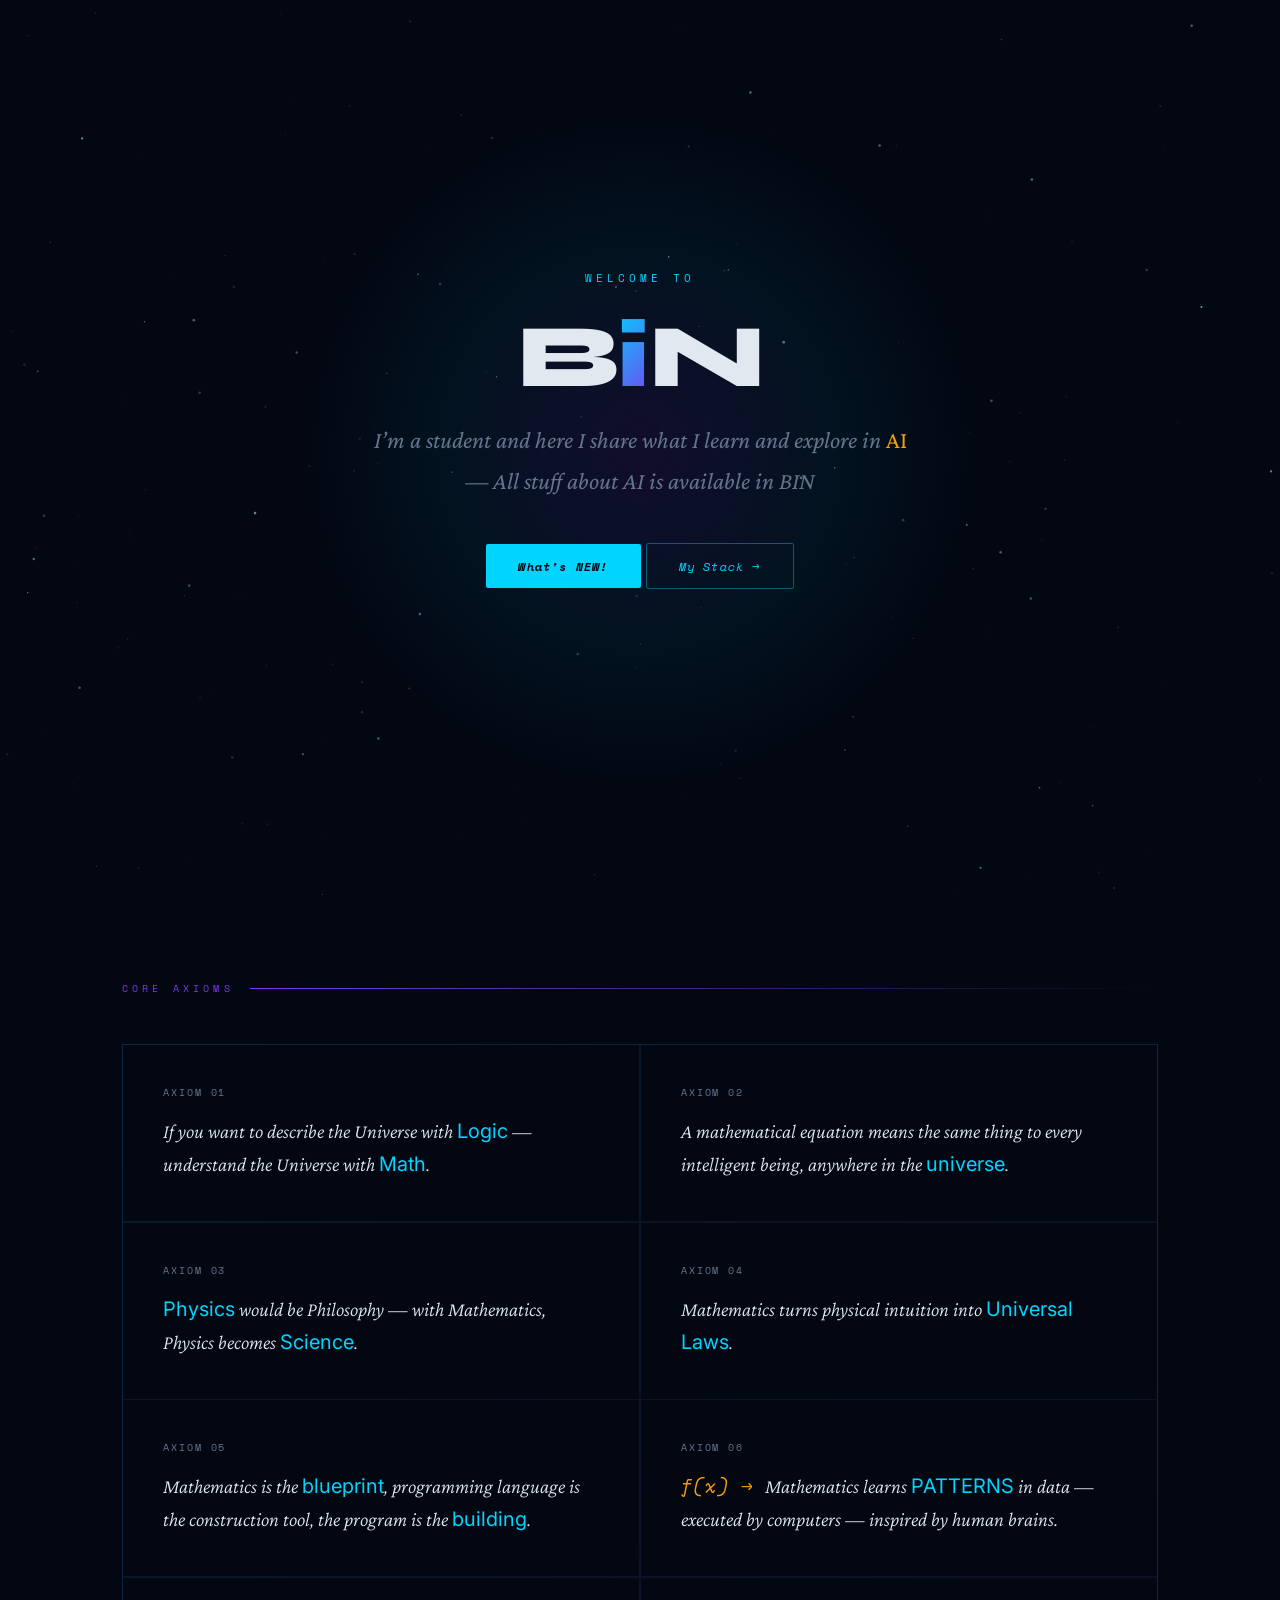
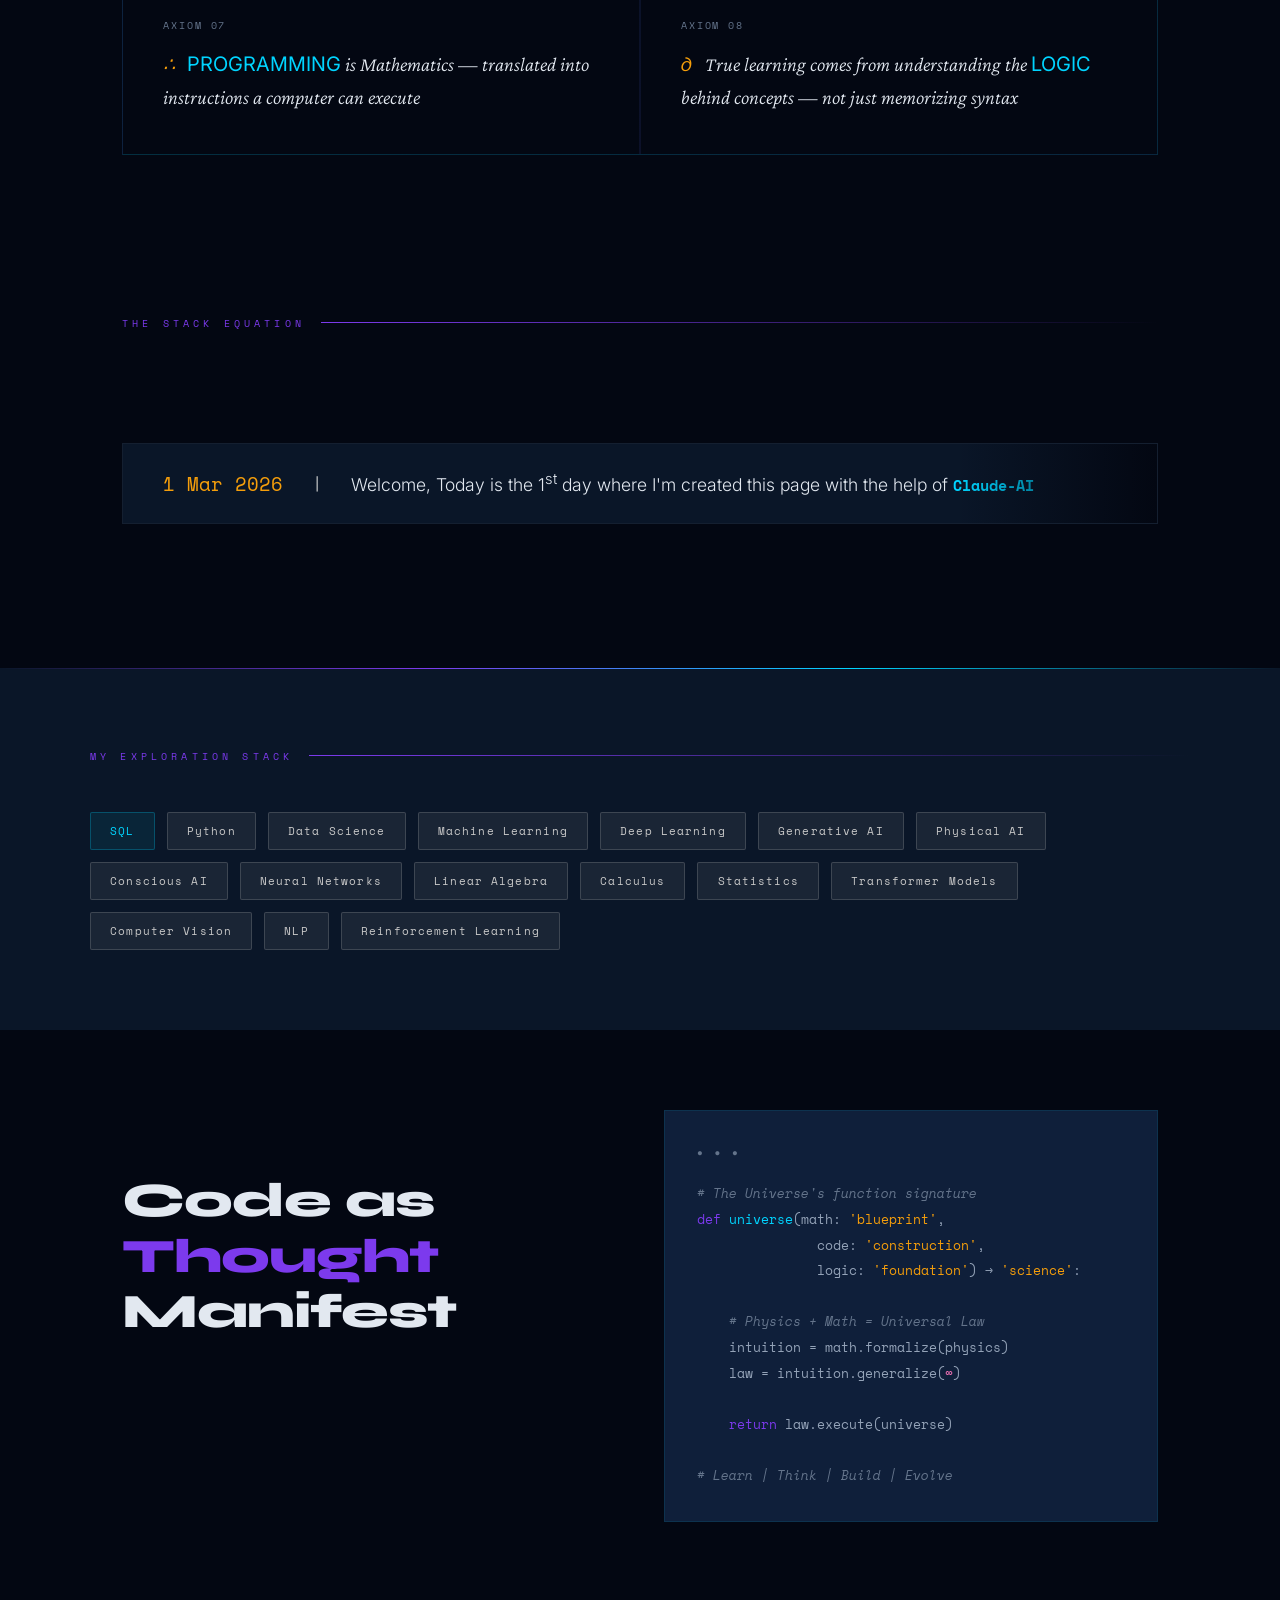
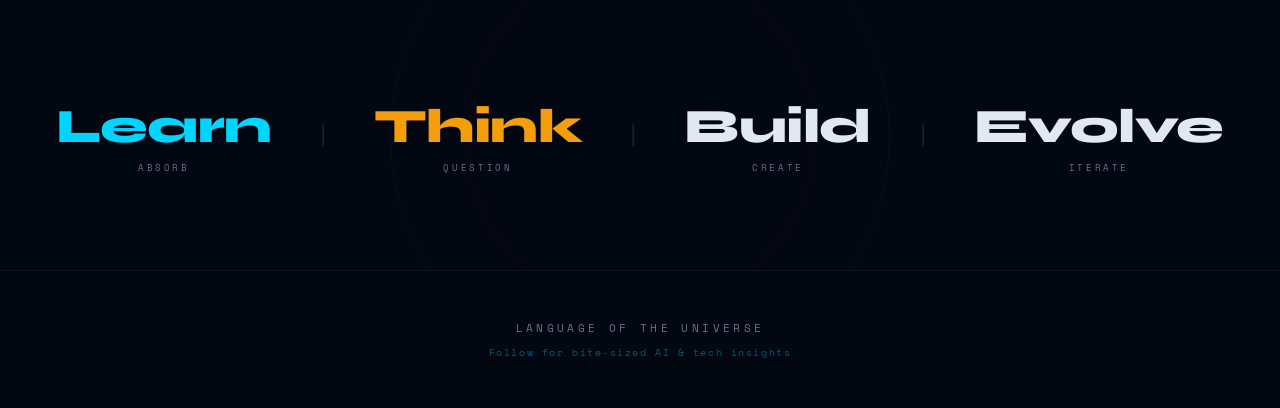
==== index.html @ b97e49e8 "Add files via upload" ====
<!DOCTYPE html>
<html lang="en">
<head>
<meta charset="UTF-8">
<meta name="viewport" content="width=device-width, initial-scale=1.0">
<title class="glyphicon">bin » info</title>
<link rel="icon" type="image/x-icon" href="/Users/seethamounika/Desktop/favicon.png">
<link href="https://fonts.googleapis.com/css2?family=Space+Mono:ital,wght@0,400;0,700;1,400&family=Syne:wght@400;600;700;800&family=Crimson+Pro:ital,wght@1,300;1,400&display=swap" rel="stylesheet">
<link rel="stylesheet" href="https://fonts.googleapis.com/css2?family=Inter:wght@400;500;600&display=swap">
<style>
  :root {
    --bg: #030712;
    --bg2: #060e1e;
    --surface: #0a1628;
    --surface2: #0f1f3a;
    --accent: #00d4ff;
    --accent2: #7c3aed;
    --accent3: #f59e0b;
    --text: #e2e8f0;
    --muted: #64748b;
    --glow: 0 0 40px rgba(0, 212, 255, 0.15);
  }

  *, *::before, *::after { box-sizing: border-box; margin: 0; padding: 0; }

  body {
    background: var(--bg);
    color: var(--text);
    font-family: 'Syne', sans-serif;
    overflow-x: hidden;
    min-height: 100vh;
  }

  /* Star canvas */
  #stars {
    position: fixed;
    top: 0; left: 0;
    width: 100%; height: 100%;
    z-index: 0;
    pointer-events: none;
  }

  .page {
    position: relative;
    z-index: 1;
  }

  /* ---- HERO ---- */
  .hero {
    min-height: 100vh;
    display: flex;
    flex-direction: column;
    justify-content: center;
    align-items: center;
    text-align: center;
    padding: 4rem 2rem;
    position: relative;
  }

  .hero::before {
    content: '';
    position: absolute;
    top: 50%; left: 50%;
    transform: translate(-50%, -50%);
    width: 700px; height: 700px;
    background: radial-gradient(circle, rgba(124,58,237,0.12) 0%, rgba(0,212,255,0.06) 40%, transparent 70%);
    border-radius: 50%;
    pointer-events: none;
    animation: pulse 6s ease-in-out infinite;
  }

  @keyframes pulse {
    0%, 100% { transform: translate(-50%, -50%) scale(1); opacity: 0.7; }
    50% { transform: translate(-50%, -50%) scale(1.1); opacity: 1; }
  }

  .eyebrow {
    font-family: 'Space Mono', monospace;
    font-size: 0.7rem;
    letter-spacing: 0.35em;
    color: var(--accent);
    text-transform: uppercase;
    margin-bottom: 1.5rem;
    opacity: 0;
    animation: fadeUp 0.8s ease 0.2s forwards;
  }

  .hero-title {
    font-family: 'Syne', sans-serif;
    font-weight: 800;
    font-size: clamp(2.8rem, 7vw, 6rem);
    line-height: 1.05;
    letter-spacing: -0.02em;
    margin-bottom: 1rem;
    opacity: 0;
    animation: fadeUp 0.8s ease 0.4s forwards;
  }

  .hero-title span.gradient {
    background: linear-gradient(135deg, var(--accent), var(--accent2));
    -webkit-background-clip: text;
    -webkit-text-fill-color: transparent;
    background-clip: text;
  }

  .hero-sub {
    font-family: 'Crimson Pro', serif;
    font-style: italic;
    font-size: clamp(1.1rem, 2.5vw, 1.5rem);
    color: var(--muted);
    max-width: 600px;
    line-height: 1.7;
    margin-bottom: 3rem;
    opacity: 0;
    animation: fadeUp 0.8s ease 0.6s forwards;
  }

  .hero-sub em {
    color: var(--accent3);
    font-style: normal;
  }

  .cta-bar {
    display: flex;
    gap: 1rem;
    flex-wrap: wrap;
    justify-content: center;
    opacity: 0;
    animation: fadeUp 0.8s ease 0.8s forwards;
  }

  .btn {
    font-family: 'Space Mono', monospace;
    font-size: 0.75rem;
    letter-spacing: 0.1em;
    padding: 0.85rem 2rem;
    border-radius: 2px;
    border: none;
    cursor: pointer;
    text-decoration: none;
    transition: all 0.3s ease;
  }

  .btn-primary {
    background: var(--accent);
    color: var(--bg);
    font-weight: 700;
  }

  .btn-primary:hover {
    box-shadow: 0 0 30px rgba(0,212,255,0.5);
    transform: translateY(-2px);
  }

  .btn-outline {
    background: transparent;
    color: var(--accent);
    border: 1px solid rgba(0,212,255,0.4);
  }

  .btn-outline:hover {
    background: rgba(0,212,255,0.08);
    border-color: var(--accent);
    transform: translateY(-2px);
  }

  @keyframes fadeUp {
    from { opacity: 0; transform: translateY(20px); }
    to { opacity: 1; transform: translateY(0); }
  }

  /* ---- AXIOMS ---- */
  .section {
    padding: 5rem 2rem;
    max-width: 1100px;
    margin: 0 auto;
  }

  .section-label {
    font-family: 'Space Mono', monospace;
    font-size: 0.65rem;
    letter-spacing: 0.4em;
    color: var(--accent2);
    text-transform: uppercase;
    margin-bottom: 3rem;
    display: flex;
    align-items: center;
    gap: 1rem;
  }
  .section-label::after {
    content: '';
    flex: 1;
    height: 1px;
    background: linear-gradient(to right, var(--accent2), transparent);
  }

  .axioms-grid {
    display: grid;
    grid-template-columns: 1fr 1fr;
    gap: 1.5px;
    background: linear-gradient(135deg, rgba(0,212,255,0.1), rgba(124,58,237,0.1));
    border: 1px solid rgba(0,212,255,0.1);
  }

  .axiom {
    background: var(--bg);
    padding: 2.5rem;
    position: relative;
    overflow: hidden;
    transition: all 0.4s ease;
  }

  .axiom::before {
    content: '';
    position: absolute;
    top: 0; left: 0;
    width: 3px;
    height: 0;
    background: linear-gradient(to bottom, var(--accent), var(--accent2));
    transition: height 0.4s ease;
  }

  .axiom:hover::before { height: 100%; }
  .axiom:hover { background: var(--surface); }

  .axiom-num {
    font-family: 'Space Mono', monospace;
    font-size: 0.6rem;
    color: var(--muted);
    letter-spacing: 0.2em;
    margin-bottom: 1rem;
  }

  .axiom blockquote {
    font-family: 'Crimson Pro', serif;
    font-style: italic;
    font-size: 1.25rem;
    line-height: 1.65;
    color: var(--text);
    font-weight: 300;
  }

  .axiom blockquote strong {
    color: var(--accent);
    font-style: normal;
    font-weight: 400;
  }

  /* ---- EQUATION STACK ---- */
  .equation-stack {
    display: flex;
    flex-direction: column;
    gap: 1rem;
    padding: 4rem 0;
  }

  .eq-line {
    display: flex;
    align-items: center;
    gap: 2rem;
    padding: 1.5rem 2.5rem;
    border: 1px solid rgba(255,255,255,0.04);
    background: var(--surface);
    position: relative;
    overflow: hidden;
    opacity: 0;
    transform: translateX(-30px);
    transition: all 0.5s ease;
  }

  .eq-line.visible {
    opacity: 1;
    transform: translateX(0);
  }

  .eq-line::after {
    content: '';
    position: absolute;
    right: 0; top: 0; bottom: 0;
    width: 200px;
    background: linear-gradient(to left, var(--bg) 0%, transparent 100%);
  }

  .eq-arrow {
    font-family: 'Space Mono', monospace;
    color: var(--accent3);
    font-size: 1.2rem;
    flex-shrink: 0;
  }

  .eq-text {
    font-family: Inter, system-ui, -apple-system, BlinkMacSystemFont, sans-serif;
    font-size: 1.1rem;
    color: var(--text);
    line-height: 1.6;
    font-weight: 300;
  }

  .eq-text strong {
    color: var(--accent);
    font-style: normal;
    font-weight: 700;
    font-family: 'Space Mono', monospace;
    font-size: 0.85em;
  }
  blockquote strong{
    font-family: Inter, system-ui, -apple-system, BlinkMacSystemFont, sans-serif;
    fonr-size: 1em;
  }

  /* ---- STACK TAGS ---- */
  .topics {
    padding: 5rem 2rem;
    background: var(--surface);
    position: relative;
  }

  .topics::before {
    content: '';
    position: absolute;
    top: 0; left: 0; right: 0;
    height: 1px;
    background: linear-gradient(to right, transparent, var(--accent2), var(--accent), transparent);
  }

  .topics-inner {
    max-width: 1100px;
    margin: 0 auto;
  }

  .tags-wrap {
    display: flex;
    flex-wrap: wrap;
    gap: 0.75rem;
    margin-top: 2.5rem;
  }

  .tag {
    font-family: 'Space Mono', monospace;
    font-size: 0.7rem;
    letter-spacing: 0.1em;
    padding: 0.6rem 1.2rem;
    border-radius: 2px;
    transition: all 0.3s ease;
    cursor: pointer
  }
  .tag-soon{
    font-family: 'Space Mono', monospace;
    font-size: 0.7rem;
    letter-spacing: 0.1em;
    padding: 0.6rem 1.2rem;
    border-radius: 2px;
    transition: all 0.3s ease;
    cursor: not-allowed;
    background-color: rgb(211, 211, 211, 0.08);
    border: 1px solid rgba(169, 169, 169,0.25);
    color: rgb(200, 200, 200);
  }

  .tag:nth-child(3n+1) { background: rgba(0,212,255,0.08); border: 1px solid rgba(0,212,255,0.25); color: var(--accent); }
  .tag:nth-child(3n+2) { background: rgba(124,58,237,0.08); border: 1px solid rgba(124,58,237,0.25); color: #a78bfa; }
  .tag:nth-child(3n+3) { background: rgba(245,158,11,0.08); border: 1px solid rgba(245,158,11,0.25); color: var(--accent3); }

  .tag:hover { transform: translateY(-3px); box-shadow: 0 8px 20px rgba(0,0,0,0.3); }
  /* ---- PHILOSOPHY BLOCKS ---- */
  .philosophy {
    max-width: 1100px;
    margin: 0 auto;
    padding: 5rem 2rem;
    display: grid;
    grid-template-columns: 1fr 1fr;
    gap: 3rem;
    align-items: center;
  }

  .phil-text h2 {
    font-size: clamp(1.8rem, 4vw, 3rem);
    font-weight: 800;
    line-height: 1.15;
    letter-spacing: -0.02em;
    margin-bottom: 1.5rem;
  }

  .phil-text h2 span {
    color: var(--accent2);
  }

  .phil-text p {
    font-family: 'Crimson Pro', serif;
    font-size: 1.1rem;
    line-height: 1.8;
    color: #94a3b8;
    margin-bottom: 1rem;
  }

  .code-block {
    background: var(--surface2);
    border: 1px solid rgba(0,212,255,0.1);
    padding: 2rem;
    font-family: 'Space Mono', monospace;
    font-size: 0.8rem;
    line-height: 2;
    color: #94a3b8;
    position: relative;
    overflow: hidden;
  }

  .code-block::before {
    content: '● ● ●';
    display: block;
    color: var(--muted);
    font-size: 0.6rem;
    margin-bottom: 1.2rem;
    letter-spacing: 0.3em;
  }

  .code-block .kw { color: var(--accent2); }
  .code-block .fn { color: var(--accent); }
  .code-block .str { color: var(--accent3); }
  .code-block .cm { color: var(--muted); font-style: italic; }
  .code-block .num { color: #f472b6; }

  /* ---- MANTRA ---- */
  .mantra {
    padding: 6rem 2rem;
    text-align: center;
    position: relative;
    overflow: hidden;
  }

  .mantra::before {
    content: '';
    position: absolute;
    top: 50%; left: 50%;
    transform: translate(-50%, -50%);
    width: 500px; height: 500px;
    border-radius: 50%;
    border: 1px solid rgba(0,212,255,0.05);
    animation: spin 30s linear infinite;
  }

  .mantra::after {
    content: '';
    position: absolute;
    top: 50%; left: 50%;
    transform: translate(-50%, -50%);
    width: 350px; height: 350px;
    border-radius: 50%;
    border: 1px dashed rgba(124,58,237,0.08);
    animation: spin 20s linear infinite reverse;
  }

  @keyframes spin { to { transform: translate(-50%, -50%) rotate(360deg); } }

  .mantra-words {
    display: flex;
    justify-content: center;
    gap: 3rem;
    flex-wrap: wrap;
    position: relative;
    z-index: 1;
  }

  .mantra-word {
    font-size: clamp(1.4rem, 4vw, 3rem);
    font-weight: 800;
    letter-spacing: -0.01em;
    position: relative;
  }

  .mantra-word::after {
    content: attr(data-label);
    display: block;
    font-family: 'Space Mono', monospace;
    font-size: 0.55rem;
    letter-spacing: 0.3em;
    color: var(--muted);
    font-weight: 400;
    margin-top: 0.4rem;
    text-transform: uppercase;
  }

  .mantra-word:nth-child(1) { color: var(--accent); }
  .mantra-word:nth-child(2) { color: #a78bfa; }
  .mantra-word:nth-child(3) { color: var(--accent3); }
  .mantra-word:nth-child(4) { color: #34d399; }

  .separator {
    align-self: center;
    color: rgba(255,255,255,0.1);
    font-size: 1.5rem;
    line-height: 1;
  }

  /* ---- FOOTER ---- */
  footer {
    border-top: 1px solid rgba(255,255,255,0.05);
    padding: 3rem 2rem;
    text-align: center;
  }

  .footer-brand {
    font-family: 'Space Mono', monospace;
    font-size: 0.7rem;
    letter-spacing: 0.3em;
    color: var(--muted);
    text-transform: uppercase;
    margin-bottom: 0.5rem;
  }

  .footer-tag {
    font-family: 'Space Mono', monospace;
    font-size: 0.65rem;
    color: rgba(0,212,255,0.4);
    letter-spacing: 0.15em;
  }

  @media (max-width: 768px) {
    .axioms-grid { grid-template-columns: 1fr; }
    .philosophy { grid-template-columns: 1fr; }
    .mantra-words { gap: 1.5rem; }
  }
</style>
</head>
<body>
<canvas id="stars"></canvas>
<div class="page">

  <!-- HERO -->
  <section class="hero">
    <div class="eyebrow">Welcome to</div>
    <h1 class="hero-title">
      B<span class="gradient">i</span>N
    </h1>
    <p class="hero-sub">
      I’m a student and here I share what I learn and explore in <em>AI</em> <br> — All stuff about AI is available in BIN<br>
      <br>
      <a href="#explore" class="btn btn-primary">What's NEW!</a>
      <a href="#stack" class="btn btn-outline">My Stack →</a>
    </div>
  </section>

  <!-- AXIOMS -->
  <section class="section">
    <div class="section-label">Core Axioms</div>
    <div class="axioms-grid">
      <div class="axiom">
        <div class="axiom-num">AXIOM 01</div>
        <blockquote>If you want to describe the Universe with <strong>Logic</strong> — understand the Universe with <strong>Math</strong>.</blockquote>
      </div>
      <div class="axiom">
        <div class="axiom-num">AXIOM 02</div>
        <blockquote>A mathematical equation means the same thing to every intelligent being, anywhere in the <strong>universe</strong>.</blockquote>
      </div>
      <div class="axiom">
        <div class="axiom-num">AXIOM 03</div>
        <blockquote><strong>Physics</strong> would be Philosophy — with Mathematics, Physics becomes <strong>Science</strong>.</blockquote>
      </div>
      <div class="axiom">
        <div class="axiom-num">AXIOM 04</div>
        <blockquote>Mathematics turns physical intuition into <strong>Universal Laws</strong>.</blockquote>
      </div>
      <div class="axiom">
        <div class="axiom-num">AXIOM 05</div>
        <blockquote>Mathematics is the <strong>blueprint</strong>, programming language is the construction tool, the program is the <strong>building</strong>.</blockquote>
      </div>
      <div class="axiom">
        <div class="axiom-num">AXIOM 06</div>
        <blockquote>
          <span class="eq-arrow">f(x) → </span>
          Mathematics learns <strong>PATTERNS</strong> in data — executed by computers — inspired by human brains.</blockquote>
      </div>
      <div class="axiom">
        <div class="axiom-num">AXIOM 07</div>
        <blockquote>
          <span class="eq-arrow">∴ </span>
          <strong>PROGRAMMING</strong> is Mathematics — translated into instructions a computer can execute</blockquote>
      </div>
      <div class="axiom">
        <div class="axiom-num">AXIOM 08</div>
        <blockquote>
          <span class="eq-arrow">∂ </span>
          True learning comes from understanding the <strong>LOGIC</strong> behind concepts — not just memorizing syntax</blockquote>
      </div>
    </div>
  </section>

  <!-- EQUATION STACK -->
  <section class="section" id="explore">
    <div class="section-label">The Stack Equation</div>
    <div class="equation-stack">
      <div class="eq-line">
        <span class="eq-arrow">1 Mar 2026</span>
        <span style="color:lightgrey">|</span>
        <div class="eq-text">
          Welcome, Today is the 1<sup>st</sup> day where I'm created this page with the help of <strong>Claude-AI</strong>
        </div>
      </div>
    </div>
  </section>

  <!-- TOPICS / STACK -->
  <div class="topics" id="stack">
    <div class="topics-inner">
      <div class="section-label">My Exploration Stack</div>
      <div class="tags-wrap">
        <span class="tag">SQL</span>
        <span class="tag-soon">Python</span>
        <span class="tag-soon">Data Science</span>
        <span class="tag-soon">Machine Learning</span>
        <span class="tag-soon">Deep Learning</span>
        <span class="tag-soon">Generative AI</span>
        <span class="tag-soon">Physical AI</span>
        <span class="tag-soon">Conscious AI</span>
        <span class="tag-soon">Neural Networks</span>
        <span class="tag-soon">Linear Algebra</span>
        <span class="tag-soon">Calculus</span>
        <span class="tag-soon">Statistics</span>
        <span class="tag-soon">Transformer Models</span>
        <span class="tag-soon">Computer Vision</span>
        <span class="tag-soon">NLP</span>
        <span class="tag-soon">Reinforcement Learning</span>
      </div>
    </div>
  </div>

  <!-- PHILOSOPHY -->
  <section class="philosophy">
    <div class="phil-text">
      <h2>Code as <span>Thought</span> Manifest</h2>
      <p>&nbsp;</p>
      <p>&nbsp;</p>
    </div>
    <div class="code-block">
      <span class="cm"># The Universe's function signature</span><br>
      <span class="kw">def</span> <span class="fn">universe</span>(math: <span class="str">'blueprint'</span>,<br>
&nbsp;&nbsp;&nbsp;&nbsp;&nbsp;&nbsp;&nbsp;&nbsp;&nbsp;&nbsp;&nbsp;&nbsp;&nbsp;&nbsp;&nbsp;code: <span class="str">'construction'</span>,<br>
&nbsp;&nbsp;&nbsp;&nbsp;&nbsp;&nbsp;&nbsp;&nbsp;&nbsp;&nbsp;&nbsp;&nbsp;&nbsp;&nbsp;&nbsp;logic: <span class="str">'foundation'</span>) → <span class="str">'science'</span>:<br>
<br>
&nbsp;&nbsp;&nbsp;&nbsp;<span class="cm"># Physics + Math = Universal Law</span><br>
&nbsp;&nbsp;&nbsp;&nbsp;intuition = math.formalize(physics)<br>
&nbsp;&nbsp;&nbsp;&nbsp;law = intuition.generalize(<span class="num">∞</span>)<br>
<br>
&nbsp;&nbsp;&nbsp;&nbsp;<span class="kw">return</span> law.execute(universe)<br>
<br>
<span class="cm"># Learn | Think | Build | Evolve</span>
    </div>
  </section>

  <!-- MANTRA -->
  <section class="mantra">
    <div class="mantra-words">
      <div class="mantra-word" data-label="absorb">Learn</div>
      <div class="separator">|</div>
      <div class="mantra-word" data-label="question">Think</div>
      <div class="separator">|</div>
      <div class="mantra-word" data-label="create">Build</div>
      <div class="separator">|</div>
      <div class="mantra-word" data-label="iterate">Evolve</div>
    </div>
  </section>

  <!-- FOOTER -->
  <footer>
    <div class="footer-brand">Language of the Universe</div>
    <div class="footer-tag">Follow for bite-sized AI &amp; tech insights</div>
  </footer>

</div>

<script>
// ---- STAR FIELD ----
const canvas = document.getElementById('stars');
const ctx = canvas.getContext('2d');
let stars = [];

function resize() {
  canvas.width = window.innerWidth;
  canvas.height = window.innerHeight;
}

function createStars(n = 180) {
  stars = [];
  for (let i = 0; i < n; i++) {
    stars.push({
      x: Math.random() * canvas.width,
      y: Math.random() * canvas.height,
      r: Math.random() * 1.2 + 0.2,
      o: Math.random() * 0.6 + 0.1,
      speed: Math.random() * 0.015 + 0.005,
      phase: Math.random() * Math.PI * 2
    });
  }
}

function drawStars(t) {
  ctx.clearRect(0, 0, canvas.width, canvas.height);
  stars.forEach(s => {
    const opacity = s.o * (0.6 + 0.4 * Math.sin(t * s.speed + s.phase));
    ctx.beginPath();
    ctx.arc(s.x, s.y, s.r, 0, Math.PI * 2);
    ctx.fillStyle = `rgba(200,220,255,${opacity})`;
    ctx.fill();
  });
  requestAnimationFrame(drawStars);
}

resize();
createStars();
window.addEventListener('resize', () => { resize(); createStars(); });
requestAnimationFrame(drawStars);

// ---- SCROLL ANIMATIONS ----
const eqLines = document.querySelectorAll('.eq-line');
const obs = new IntersectionObserver(entries => {
  entries.forEach((e, i) => {
    if (e.isIntersecting) {
      setTimeout(() => e.target.classList.add('visible'), i * 150);
    }
  });
}, { threshold: 0.2 });

eqLines.forEach(el => obs.observe(el));
</script>
</body>
</html>
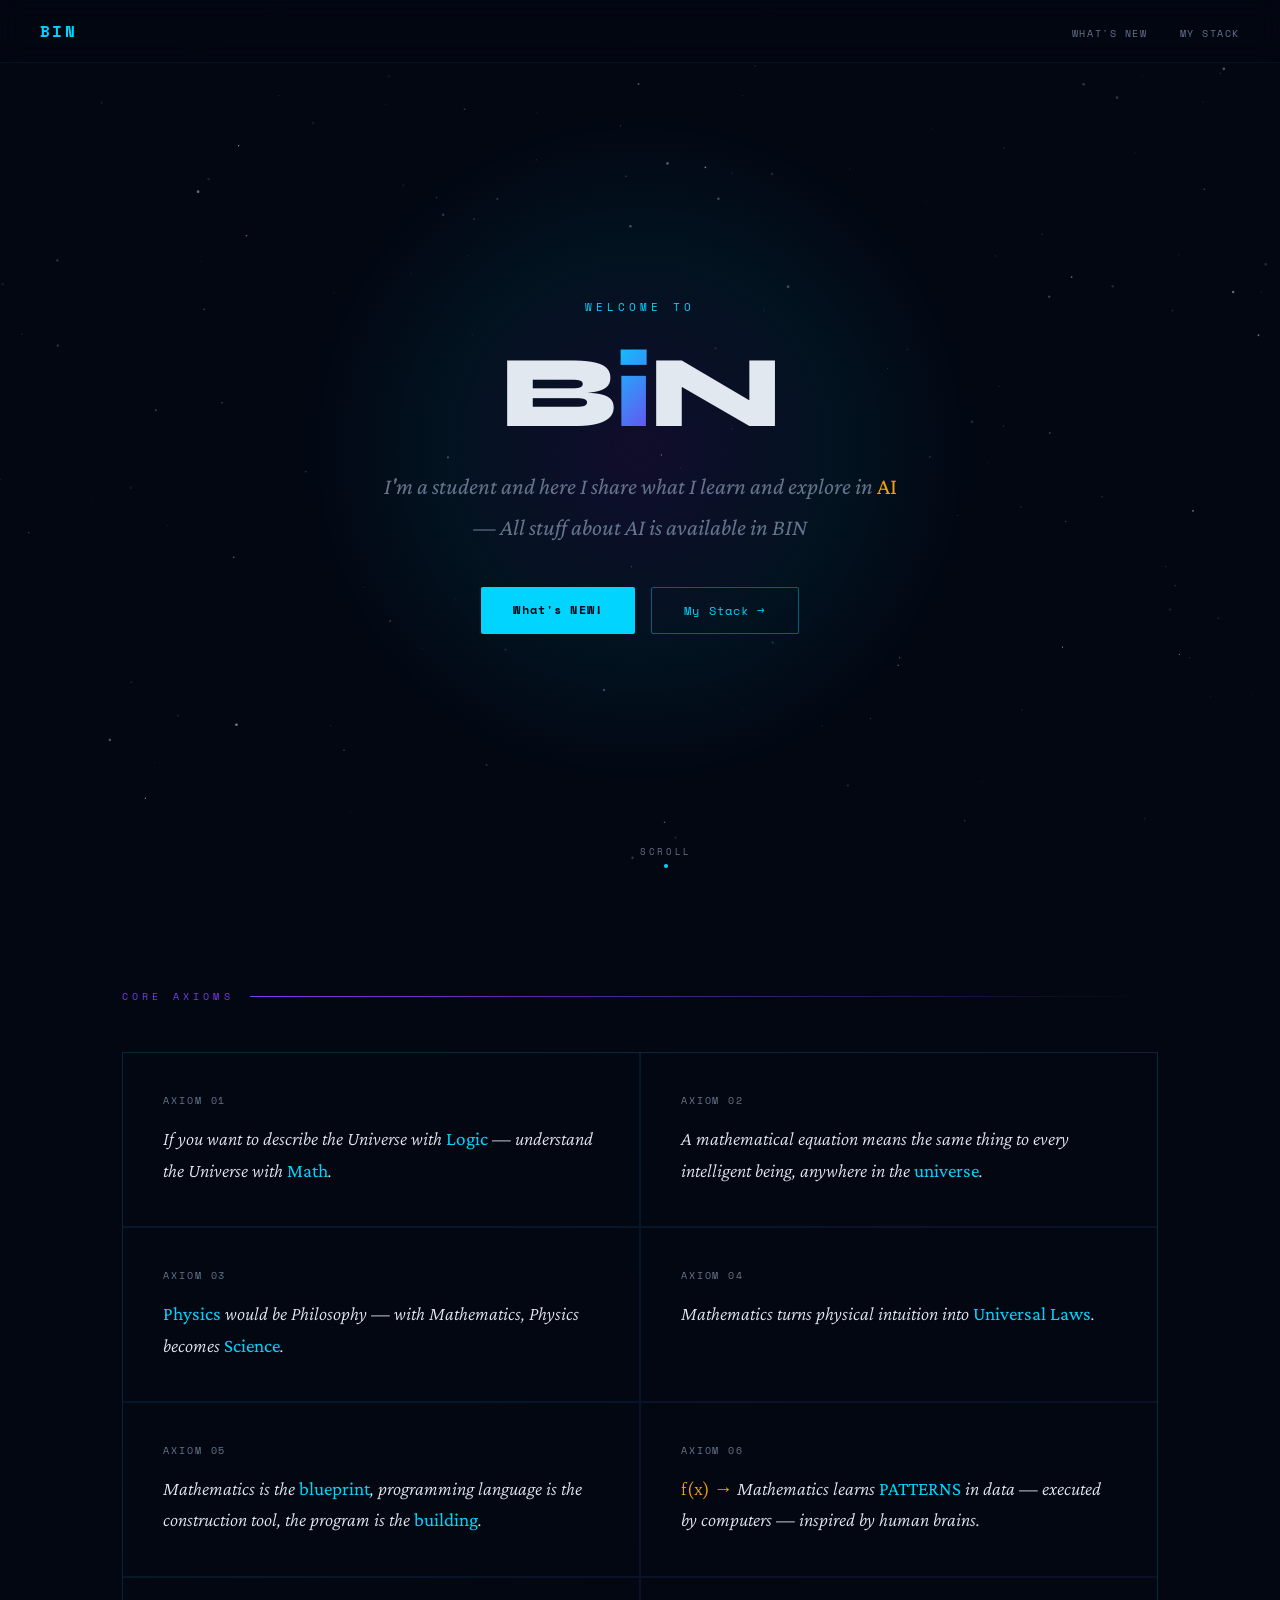
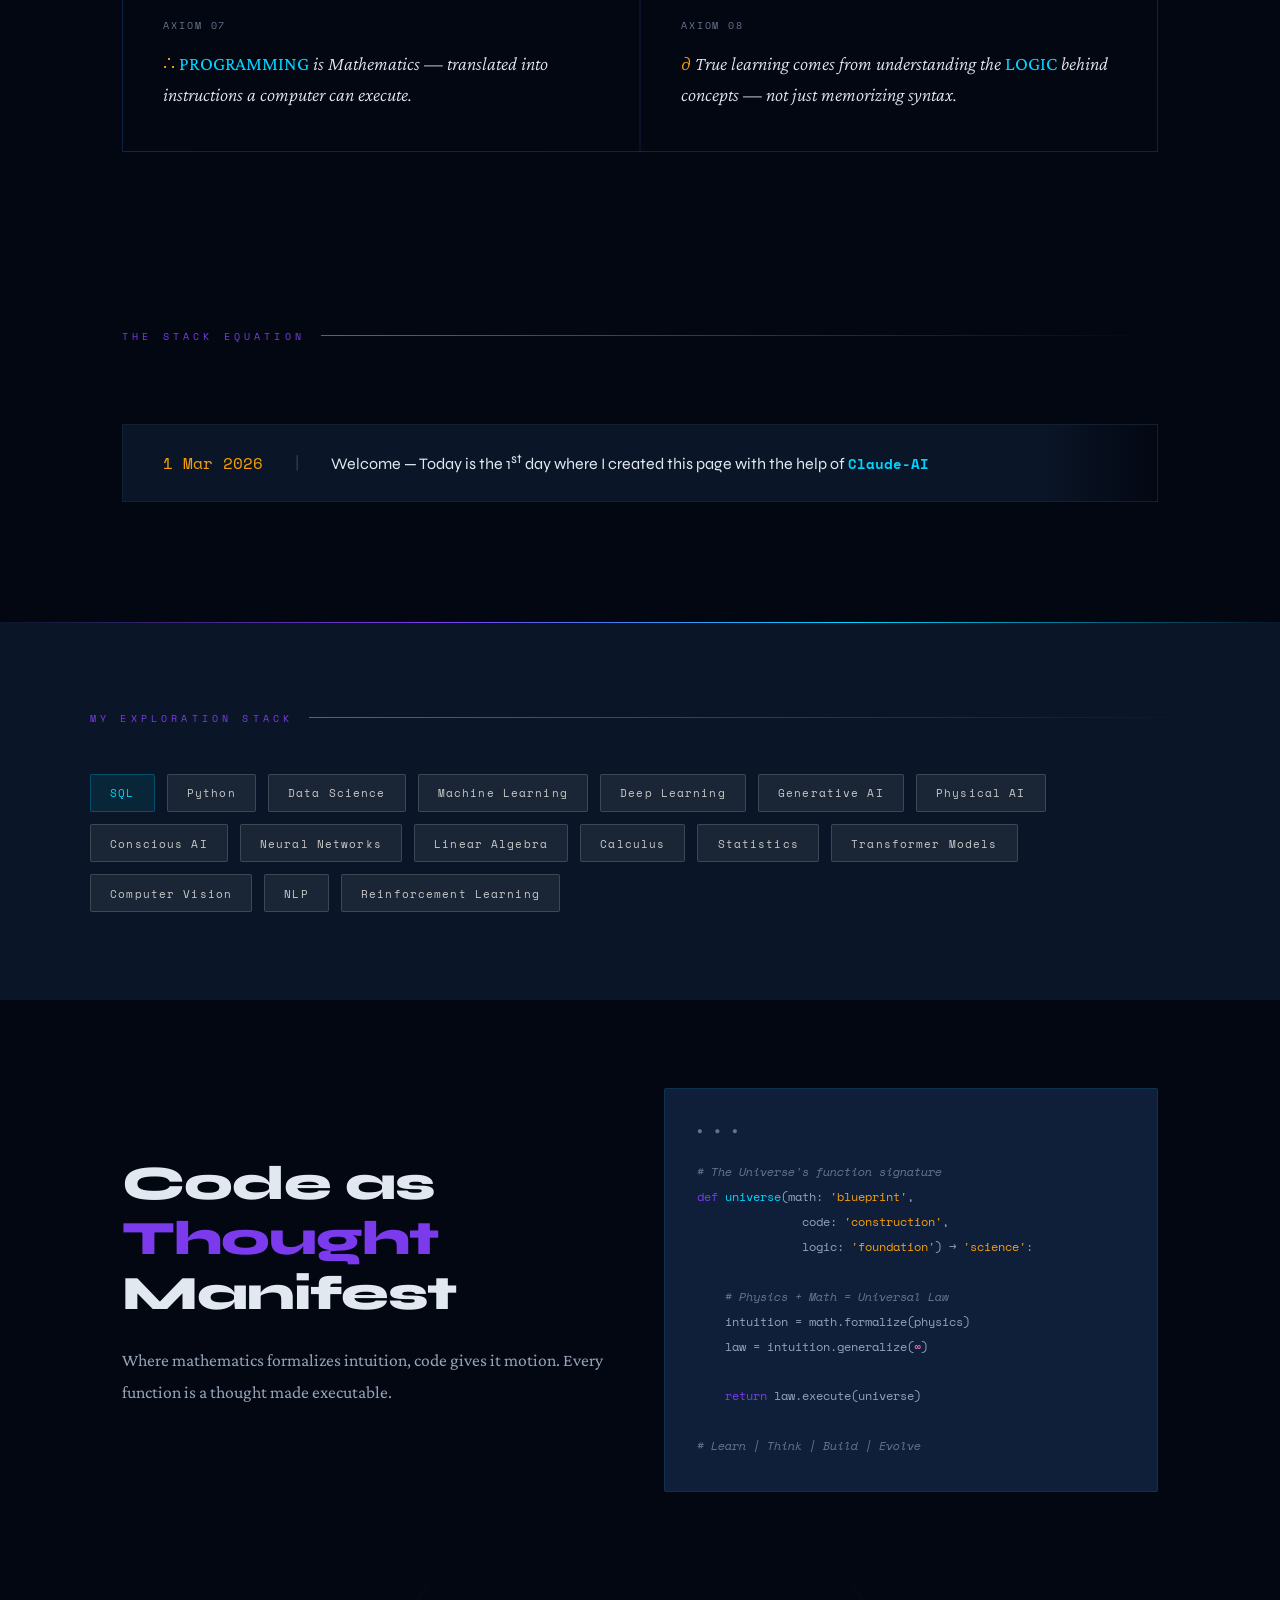
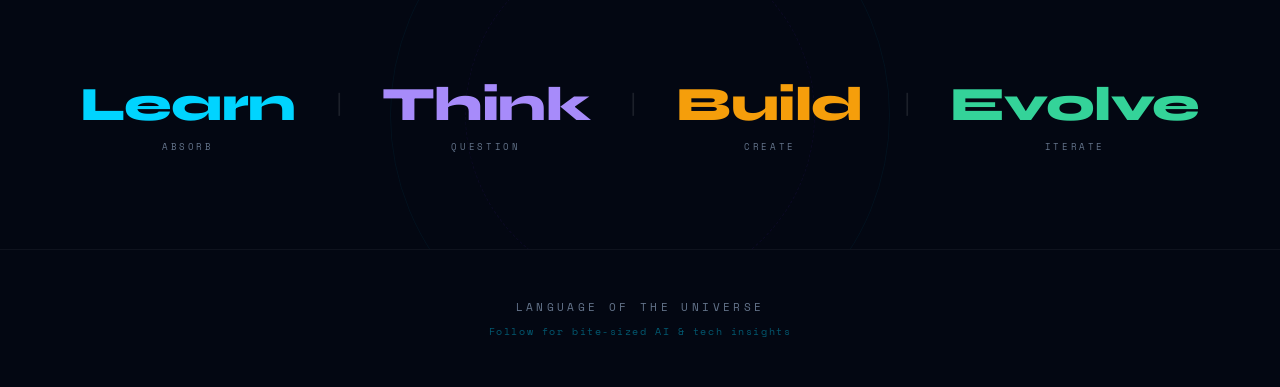
==== commit be77954e: "Update index.html" ====
--- a/index.html
+++ b/index.html
@@ -3,11 +3,12 @@
 <head>
 <meta charset="UTF-8">
 <meta name="viewport" content="width=device-width, initial-scale=1.0">
-<title class="glyphicon">bin » info</title>
-<link rel="icon" type="image/x-icon" href="/Users/seethamounika/Desktop/favicon.png">
+<title>BIN » info</title>
 <link href="https://fonts.googleapis.com/css2?family=Space+Mono:ital,wght@0,400;0,700;1,400&family=Syne:wght@400;600;700;800&family=Crimson+Pro:ital,wght@1,300;1,400&display=swap" rel="stylesheet">
-<link rel="stylesheet" href="https://fonts.googleapis.com/css2?family=Inter:wght@400;500;600&display=swap">
 <style>
+  /* ========================
+     CSS VARIABLES
+  ======================== */
   :root {
     --bg: #030712;
     --bg2: #060e1e;
@@ -19,9 +20,17 @@
     --text: #e2e8f0;
     --muted: #64748b;
     --glow: 0 0 40px rgba(0, 212, 255, 0.15);
+
+    /* Responsive spacing tokens */
+    --section-pad-y: 5rem;
+    --section-pad-x: 2rem;
+    --hero-pad: 4rem 2rem;
+    --max-width: 1100px;
   }
 
   *, *::before, *::after { box-sizing: border-box; margin: 0; padding: 0; }
+
+  html { scroll-behavior: smooth; }
 
   body {
     background: var(--bg);
@@ -31,7 +40,9 @@
     min-height: 100vh;
   }
 
-  /* Star canvas */
+  /* ========================
+     STAR CANVAS
+  ======================== */
   #stars {
     position: fixed;
     top: 0; left: 0;
@@ -45,7 +56,101 @@
     z-index: 1;
   }
 
-  /* ---- HERO ---- */
+  /* ========================
+     NAV (responsive)
+  ======================== */
+  .nav {
+    position: fixed;
+    top: 0; left: 0; right: 0;
+    z-index: 100;
+    display: flex;
+    align-items: center;
+    justify-content: space-between;
+    padding: 1.2rem 2.5rem;
+    background: rgba(3, 7, 18, 0.85);
+    backdrop-filter: blur(12px);
+    border-bottom: 1px solid rgba(0, 212, 255, 0.06);
+  }
+
+  .nav-brand {
+    font-family: 'Space Mono', monospace;
+    font-size: 1rem;
+    font-weight: 700;
+    letter-spacing: 0.15em;
+    color: var(--accent);
+    text-decoration: none;
+  }
+
+  .nav-links {
+    display: flex;
+    gap: 2rem;
+    list-style: none;
+  }
+
+  .nav-links a {
+    font-family: 'Space Mono', monospace;
+    font-size: 0.65rem;
+    letter-spacing: 0.15em;
+    color: var(--muted);
+    text-decoration: none;
+    text-transform: uppercase;
+    transition: color 0.3s;
+  }
+
+  .nav-links a:hover { color: var(--accent); }
+
+  /* Mobile hamburger */
+  .nav-toggle {
+    display: none;
+    flex-direction: column;
+    gap: 5px;
+    cursor: pointer;
+    padding: 4px;
+    background: none;
+    border: none;
+  }
+
+  .nav-toggle span {
+    display: block;
+    width: 22px;
+    height: 2px;
+    background: var(--accent);
+    transition: all 0.3s ease;
+    border-radius: 2px;
+  }
+
+  .nav-mobile {
+    display: none;
+    position: fixed;
+    top: 57px; left: 0; right: 0;
+    background: rgba(3, 7, 18, 0.97);
+    backdrop-filter: blur(20px);
+    border-bottom: 1px solid rgba(0, 212, 255, 0.1);
+    z-index: 99;
+    padding: 1.5rem 2rem;
+    flex-direction: column;
+    gap: 1.2rem;
+  }
+
+  .nav-mobile.open { display: flex; }
+
+  .nav-mobile a {
+    font-family: 'Space Mono', monospace;
+    font-size: 0.75rem;
+    letter-spacing: 0.15em;
+    color: var(--muted);
+    text-decoration: none;
+    text-transform: uppercase;
+    padding: 0.5rem 0;
+    border-bottom: 1px solid rgba(255,255,255,0.04);
+    transition: color 0.3s;
+  }
+
+  .nav-mobile a:hover { color: var(--accent); }
+
+  /* ========================
+     HERO
+  ======================== */
   .hero {
     min-height: 100vh;
     display: flex;
@@ -53,7 +158,8 @@
     justify-content: center;
     align-items: center;
     text-align: center;
-    padding: 4rem 2rem;
+    padding: var(--hero-pad);
+    padding-top: 6rem;
     position: relative;
   }
 
@@ -88,10 +194,10 @@
   .hero-title {
     font-family: 'Syne', sans-serif;
     font-weight: 800;
-    font-size: clamp(2.8rem, 7vw, 6rem);
+    font-size: clamp(3rem, 8vw, 6.5rem);
     line-height: 1.05;
     letter-spacing: -0.02em;
-    margin-bottom: 1rem;
+    margin-bottom: 1.2rem;
     opacity: 0;
     animation: fadeUp 0.8s ease 0.4s forwards;
   }
@@ -106,11 +212,11 @@
   .hero-sub {
     font-family: 'Crimson Pro', serif;
     font-style: italic;
-    font-size: clamp(1.1rem, 2.5vw, 1.5rem);
+    font-size: clamp(1.05rem, 2.2vw, 1.45rem);
     color: var(--muted);
-    max-width: 600px;
-    line-height: 1.7;
-    margin-bottom: 3rem;
+    max-width: 580px;
+    line-height: 1.75;
+    margin-bottom: 2.5rem;
     opacity: 0;
     animation: fadeUp 0.8s ease 0.6s forwards;
   }
@@ -131,7 +237,7 @@
 
   .btn {
     font-family: 'Space Mono', monospace;
-    font-size: 0.75rem;
+    font-size: 0.72rem;
     letter-spacing: 0.1em;
     padding: 0.85rem 2rem;
     border-radius: 2px;
@@ -139,6 +245,7 @@
     cursor: pointer;
     text-decoration: none;
     transition: all 0.3s ease;
+    display: inline-block;
   }
 
   .btn-primary {
@@ -169,10 +276,12 @@
     to { opacity: 1; transform: translateY(0); }
   }
 
-  /* ---- AXIOMS ---- */
+  /* ========================
+     SECTION BASE
+  ======================== */
   .section {
-    padding: 5rem 2rem;
-    max-width: 1100px;
+    padding: var(--section-pad-y) var(--section-pad-x);
+    max-width: var(--max-width);
     margin: 0 auto;
   }
 
@@ -187,6 +296,7 @@
     align-items: center;
     gap: 1rem;
   }
+
   .section-label::after {
     content: '';
     flex: 1;
@@ -194,6 +304,9 @@
     background: linear-gradient(to right, var(--accent2), transparent);
   }
 
+  /* ========================
+     AXIOMS GRID
+  ======================== */
   .axioms-grid {
     display: grid;
     grid-template-columns: 1fr 1fr;
@@ -234,7 +347,7 @@
   .axiom blockquote {
     font-family: 'Crimson Pro', serif;
     font-style: italic;
-    font-size: 1.25rem;
+    font-size: 1.2rem;
     line-height: 1.65;
     color: var(--text);
     font-weight: 300;
@@ -246,12 +359,14 @@
     font-weight: 400;
   }
 
-  /* ---- EQUATION STACK ---- */
+  /* ========================
+     EQUATION STACK
+  ======================== */
   .equation-stack {
     display: flex;
     flex-direction: column;
     gap: 1rem;
-    padding: 4rem 0;
+    padding: 2rem 0;
   }
 
   .eq-line {
@@ -277,23 +392,29 @@
     content: '';
     position: absolute;
     right: 0; top: 0; bottom: 0;
-    width: 200px;
+    width: 120px;
     background: linear-gradient(to left, var(--bg) 0%, transparent 100%);
   }
 
   .eq-arrow {
     font-family: 'Space Mono', monospace;
     color: var(--accent3);
-    font-size: 1.2rem;
+    font-size: 1rem;
     flex-shrink: 0;
+    white-space: nowrap;
+  }
+
+  .eq-divider {
+    color: rgba(255,255,255,0.2);
+    flex-shrink: 0;
   }
 
   .eq-text {
-    font-family: Inter, system-ui, -apple-system, BlinkMacSystemFont, sans-serif;
-    font-size: 1.1rem;
+    font-family: 'Syne', sans-serif;
+    font-size: 1rem;
     color: var(--text);
     line-height: 1.6;
-    font-weight: 300;
+    font-weight: 400;
   }
 
   .eq-text strong {
@@ -303,14 +424,12 @@
     font-family: 'Space Mono', monospace;
     font-size: 0.85em;
   }
-  blockquote strong{
-    font-family: Inter, system-ui, -apple-system, BlinkMacSystemFont, sans-serif;
-    fonr-size: 1em;
-  }
-
-  /* ---- STACK TAGS ---- */
+
+  /* ========================
+     STACK TAGS
+  ======================== */
   .topics {
-    padding: 5rem 2rem;
+    padding: var(--section-pad-y) var(--section-pad-x);
     background: var(--surface);
     position: relative;
   }
@@ -324,7 +443,7 @@
   }
 
   .topics-inner {
-    max-width: 1100px;
+    max-width: var(--max-width);
     margin: 0 auto;
   }
 
@@ -342,9 +461,10 @@
     padding: 0.6rem 1.2rem;
     border-radius: 2px;
     transition: all 0.3s ease;
-    cursor: pointer
-  }
-  .tag-soon{
+    cursor: pointer;
+  }
+
+  .tag-soon {
     font-family: 'Space Mono', monospace;
     font-size: 0.7rem;
     letter-spacing: 0.1em;
@@ -352,21 +472,23 @@
     border-radius: 2px;
     transition: all 0.3s ease;
     cursor: not-allowed;
-    background-color: rgb(211, 211, 211, 0.08);
-    border: 1px solid rgba(169, 169, 169,0.25);
+    background-color: rgba(211, 211, 211, 0.08);
+    border: 1px solid rgba(169, 169, 169, 0.25);
     color: rgb(200, 200, 200);
   }
 
   .tag:nth-child(3n+1) { background: rgba(0,212,255,0.08); border: 1px solid rgba(0,212,255,0.25); color: var(--accent); }
   .tag:nth-child(3n+2) { background: rgba(124,58,237,0.08); border: 1px solid rgba(124,58,237,0.25); color: #a78bfa; }
   .tag:nth-child(3n+3) { background: rgba(245,158,11,0.08); border: 1px solid rgba(245,158,11,0.25); color: var(--accent3); }
-
   .tag:hover { transform: translateY(-3px); box-shadow: 0 8px 20px rgba(0,0,0,0.3); }
-  /* ---- PHILOSOPHY BLOCKS ---- */
+
+  /* ========================
+     PHILOSOPHY
+  ======================== */
   .philosophy {
-    max-width: 1100px;
+    max-width: var(--max-width);
     margin: 0 auto;
-    padding: 5rem 2rem;
+    padding: var(--section-pad-y) var(--section-pad-x);
     display: grid;
     grid-template-columns: 1fr 1fr;
     gap: 3rem;
@@ -381,9 +503,7 @@
     margin-bottom: 1.5rem;
   }
 
-  .phil-text h2 span {
-    color: var(--accent2);
-  }
+  .phil-text h2 span { color: var(--accent2); }
 
   .phil-text p {
     font-family: 'Crimson Pro', serif;
@@ -398,11 +518,12 @@
     border: 1px solid rgba(0,212,255,0.1);
     padding: 2rem;
     font-family: 'Space Mono', monospace;
-    font-size: 0.8rem;
+    font-size: 0.78rem;
     line-height: 2;
     color: #94a3b8;
     position: relative;
     overflow: hidden;
+    border-radius: 2px;
   }
 
   .code-block::before {
@@ -420,7 +541,9 @@
   .code-block .cm { color: var(--muted); font-style: italic; }
   .code-block .num { color: #f472b6; }
 
-  /* ---- MANTRA ---- */
+  /* ========================
+     MANTRA
+  ======================== */
   .mantra {
     padding: 6rem 2rem;
     text-align: center;
@@ -450,19 +573,22 @@
     animation: spin 20s linear infinite reverse;
   }
 
-  @keyframes spin { to { transform: translate(-50%, -50%) rotate(360deg); } }
+  @keyframes spin {
+    to { transform: translate(-50%, -50%) rotate(360deg); }
+  }
 
   .mantra-words {
     display: flex;
     justify-content: center;
-    gap: 3rem;
+    align-items: center;
+    gap: 2.5rem;
     flex-wrap: wrap;
     position: relative;
     z-index: 1;
   }
 
   .mantra-word {
-    font-size: clamp(1.4rem, 4vw, 3rem);
+    font-size: clamp(1.6rem, 4vw, 3rem);
     font-weight: 800;
     letter-spacing: -0.01em;
     position: relative;
@@ -481,18 +607,21 @@
   }
 
   .mantra-word:nth-child(1) { color: var(--accent); }
-  .mantra-word:nth-child(2) { color: #a78bfa; }
-  .mantra-word:nth-child(3) { color: var(--accent3); }
-  .mantra-word:nth-child(4) { color: #34d399; }
+  .mantra-word:nth-child(3) { color: #a78bfa; }
+  .mantra-word:nth-child(5) { color: var(--accent3); }
+  .mantra-word:nth-child(7) { color: #34d399; }
 
   .separator {
     align-self: center;
     color: rgba(255,255,255,0.1);
     font-size: 1.5rem;
     line-height: 1;
-  }
-
-  /* ---- FOOTER ---- */
+    padding-bottom: 1.2rem;
+  }
+
+  /* ========================
+     FOOTER
+  ======================== */
   footer {
     border-top: 1px solid rgba(255,255,255,0.05);
     padding: 3rem 2rem;
@@ -515,16 +644,196 @@
     letter-spacing: 0.15em;
   }
 
-  @media (max-width: 768px) {
+  /* ========================
+     SCROLL INDICATOR
+  ======================== */
+  .scroll-hint {
+    position: absolute;
+    bottom: 2rem;
+    left: 50%;
+    transform: translateX(-50%);
+    display: flex;
+    flex-direction: column;
+    align-items: center;
+    gap: 0.4rem;
+    opacity: 0;
+    animation: fadeUp 0.8s ease 1.2s forwards;
+  }
+
+  .scroll-hint span {
+    font-family: 'Space Mono', monospace;
+    font-size: 0.55rem;
+    letter-spacing: 0.3em;
+    color: var(--muted);
+    text-transform: uppercase;
+  }
+
+  .scroll-dot {
+    width: 4px;
+    height: 4px;
+    background: var(--accent);
+    border-radius: 50%;
+    animation: bounce 1.5s ease infinite;
+  }
+
+  @keyframes bounce {
+    0%, 100% { transform: translateY(0); opacity: 1; }
+    50% { transform: translateY(6px); opacity: 0.4; }
+  }
+
+  /* ========================
+     TABLET: 768px – 1023px
+  ======================== */
+  @media (min-width: 768px) and (max-width: 1023px) {
+    :root {
+      --section-pad-y: 4rem;
+      --section-pad-x: 2.5rem;
+      --hero-pad: 3rem 2.5rem;
+    }
+
+    /* Nav */
+    .nav { padding: 1rem 2rem; }
+
+    /* Hero */
+    .hero::before { width: 500px; height: 500px; }
+    .hero-sub { max-width: 500px; }
+
+    /* Axioms: 2-col on tablet */
+    .axioms-grid { grid-template-columns: 1fr 1fr; }
+    .axiom { padding: 2rem; }
+    .axiom blockquote { font-size: 1.1rem; }
+
+    /* Philosophy: stack on tablet */
+    .philosophy {
+      grid-template-columns: 1fr;
+      gap: 2rem;
+    }
+
+    .code-block { font-size: 0.72rem; }
+
+    /* Eq line compact */
+    .eq-line { gap: 1.2rem; padding: 1.2rem 2rem; }
+
+    /* Mantra */
+    .mantra { padding: 4rem 2rem; }
+    .mantra::before { width: 380px; height: 380px; }
+    .mantra::after { width: 270px; height: 270px; }
+    .mantra-words { gap: 2rem; }
+    .separator { font-size: 1.2rem; }
+  }
+
+  /* ========================
+     MOBILE: < 768px
+  ======================== */
+  @media (max-width: 767px) {
+    :root {
+      --section-pad-y: 3.5rem;
+      --section-pad-x: 1.25rem;
+      --hero-pad: 2rem 1.25rem;
+    }
+
+    /* Nav */
+    .nav { padding: 1rem 1.25rem; }
+    .nav-links { display: none; }
+    .nav-toggle { display: flex; }
+
+    /* Hero */
+    .hero { padding-top: 5rem; padding-bottom: 4rem; }
+    .hero::before { width: 320px; height: 320px; }
+    .hero-sub { font-size: 1rem; max-width: 100%; }
+    .cta-bar { gap: 0.75rem; }
+    .btn { padding: 0.75rem 1.5rem; font-size: 0.68rem; }
+
+    /* Section label */
+    .section-label { font-size: 0.6rem; letter-spacing: 0.25em; }
+
+    /* Axioms: 1-col on mobile */
     .axioms-grid { grid-template-columns: 1fr; }
-    .philosophy { grid-template-columns: 1fr; }
-    .mantra-words { gap: 1.5rem; }
+    .axiom { padding: 1.75rem 1.5rem; }
+    .axiom blockquote { font-size: 1.05rem; }
+
+    /* Equation stack */
+    .eq-line {
+      flex-direction: column;
+      align-items: flex-start;
+      gap: 0.75rem;
+      padding: 1.25rem 1.5rem;
+    }
+    .eq-line::after { display: none; }
+    .eq-divider { display: none; }
+    .eq-arrow { font-size: 0.75rem; }
+    .eq-text { font-size: 0.95rem; }
+
+    /* Topics */
+    .topics { padding: var(--section-pad-y) var(--section-pad-x); }
+    .tags-wrap { gap: 0.6rem; margin-top: 2rem; }
+    .tag, .tag-soon { font-size: 0.62rem; padding: 0.5rem 1rem; }
+
+    /* Philosophy: stack */
+    .philosophy {
+      grid-template-columns: 1fr;
+      gap: 2rem;
+      padding: var(--section-pad-y) var(--section-pad-x);
+    }
+    .code-block { font-size: 0.68rem; padding: 1.5rem; overflow-x: auto; }
+    .code-block br { display: block; }
+
+    /* Mantra */
+    .mantra { padding: 3.5rem 1.25rem; }
+    .mantra::before { width: 260px; height: 260px; }
+    .mantra::after { width: 180px; height: 180px; }
+    .mantra-words { gap: 1.25rem; }
+    .separator { font-size: 1rem; }
+
+    /* Scroll hint: hide on mobile */
+    .scroll-hint { display: none; }
+
+    /* Footer */
+    footer { padding: 2rem 1.25rem; }
+  }
+
+  /* ========================
+     LAPTOP: 1024px+
+  ======================== */
+  @media (min-width: 1024px) {
+    :root {
+      --section-pad-y: 5.5rem;
+      --section-pad-x: 2rem;
+    }
+    .axioms-grid { grid-template-columns: 1fr 1fr; }
+    .philosophy { grid-template-columns: 1fr 1fr; }
+  }
+
+  /* Extra large: 1440px+ */
+  @media (min-width: 1440px) {
+    :root { --max-width: 1280px; }
+    .hero-title { font-size: 7rem; }
   }
 </style>
 </head>
 <body>
 <canvas id="stars"></canvas>
 <div class="page">
+
+  <!-- NAV -->
+  <nav class="nav">
+    <a href="#" class="nav-brand">BIN</a>
+    <ul class="nav-links">
+      <li><a href="#explore">What's New</a></li>
+      <li><a href="#stack">My Stack</a></li>
+    </ul>
+    <button class="nav-toggle" id="navToggle" aria-label="Toggle menu">
+      <span></span>
+      <span></span>
+      <span></span>
+    </button>
+  </nav>
+
+  <!-- MOBILE NAV MENU -->
+  <div class="nav-mobile" id="navMobile">
+    <a href="#explore" onclick="closeMobileNav()">What's New</a>
+    <a href="#stack" onclick="closeMobileNav()">My Stack</a>
+  </div>
 
   <!-- HERO -->
   <section class="hero">
@@ -533,10 +842,16 @@
       B<span class="gradient">i</span>N
     </h1>
     <p class="hero-sub">
-      I’m a student and here I share what I learn and explore in <em>AI</em> <br> — All stuff about AI is available in BIN<br>
-      <br>
+      I'm a student and here I share what I learn and explore in <em>AI</em><br>
+      — All stuff about AI is available in BIN
+    </p>
+    <div class="cta-bar">
       <a href="#explore" class="btn btn-primary">What's NEW!</a>
       <a href="#stack" class="btn btn-outline">My Stack →</a>
+    </div>
+    <div class="scroll-hint">
+      <span>Scroll</span>
+      <div class="scroll-dot"></div>
     </div>
   </section>
 
@@ -567,33 +882,36 @@
       <div class="axiom">
         <div class="axiom-num">AXIOM 06</div>
         <blockquote>
-          <span class="eq-arrow">f(x) → </span>
-          Mathematics learns <strong>PATTERNS</strong> in data — executed by computers — inspired by human brains.</blockquote>
+          <span style="color:var(--accent3); font-style:normal;">f(x) → </span>
+          Mathematics learns <strong>PATTERNS</strong> in data — executed by computers — inspired by human brains.
+        </blockquote>
       </div>
       <div class="axiom">
         <div class="axiom-num">AXIOM 07</div>
         <blockquote>
-          <span class="eq-arrow">∴ </span>
-          <strong>PROGRAMMING</strong> is Mathematics — translated into instructions a computer can execute</blockquote>
+          <span style="color:var(--accent3); font-style:normal;">∴ </span>
+          <strong>PROGRAMMING</strong> is Mathematics — translated into instructions a computer can execute.
+        </blockquote>
       </div>
       <div class="axiom">
         <div class="axiom-num">AXIOM 08</div>
         <blockquote>
-          <span class="eq-arrow">∂ </span>
-          True learning comes from understanding the <strong>LOGIC</strong> behind concepts — not just memorizing syntax</blockquote>
+          <span style="color:var(--accent3); font-style:normal;">∂ </span>
+          True learning comes from understanding the <strong>LOGIC</strong> behind concepts — not just memorizing syntax.
+        </blockquote>
       </div>
     </div>
   </section>
 
-  <!-- EQUATION STACK -->
+  <!-- EQUATION STACK / WHAT'S NEW -->
   <section class="section" id="explore">
     <div class="section-label">The Stack Equation</div>
     <div class="equation-stack">
       <div class="eq-line">
         <span class="eq-arrow">1 Mar 2026</span>
-        <span style="color:lightgrey">|</span>
+        <span class="eq-divider">|</span>
         <div class="eq-text">
-          Welcome, Today is the 1<sup>st</sup> day where I'm created this page with the help of <strong>Claude-AI</strong>
+          Welcome — Today is the 1<sup>st</sup> day where I created this page with the help of <strong>Claude-AI</strong>
         </div>
       </div>
     </div>
@@ -628,22 +946,21 @@
   <section class="philosophy">
     <div class="phil-text">
       <h2>Code as <span>Thought</span> Manifest</h2>
-      <p>&nbsp;</p>
-      <p>&nbsp;</p>
+      <p>Where mathematics formalizes intuition, code gives it motion. Every function is a thought made executable.</p>
     </div>
     <div class="code-block">
       <span class="cm"># The Universe's function signature</span><br>
       <span class="kw">def</span> <span class="fn">universe</span>(math: <span class="str">'blueprint'</span>,<br>
-&nbsp;&nbsp;&nbsp;&nbsp;&nbsp;&nbsp;&nbsp;&nbsp;&nbsp;&nbsp;&nbsp;&nbsp;&nbsp;&nbsp;&nbsp;code: <span class="str">'construction'</span>,<br>
-&nbsp;&nbsp;&nbsp;&nbsp;&nbsp;&nbsp;&nbsp;&nbsp;&nbsp;&nbsp;&nbsp;&nbsp;&nbsp;&nbsp;&nbsp;logic: <span class="str">'foundation'</span>) → <span class="str">'science'</span>:<br>
-<br>
-&nbsp;&nbsp;&nbsp;&nbsp;<span class="cm"># Physics + Math = Universal Law</span><br>
-&nbsp;&nbsp;&nbsp;&nbsp;intuition = math.formalize(physics)<br>
-&nbsp;&nbsp;&nbsp;&nbsp;law = intuition.generalize(<span class="num">∞</span>)<br>
-<br>
-&nbsp;&nbsp;&nbsp;&nbsp;<span class="kw">return</span> law.execute(universe)<br>
-<br>
-<span class="cm"># Learn | Think | Build | Evolve</span>
+      &nbsp;&nbsp;&nbsp;&nbsp;&nbsp;&nbsp;&nbsp;&nbsp;&nbsp;&nbsp;&nbsp;&nbsp;&nbsp;&nbsp;&nbsp;code: <span class="str">'construction'</span>,<br>
+      &nbsp;&nbsp;&nbsp;&nbsp;&nbsp;&nbsp;&nbsp;&nbsp;&nbsp;&nbsp;&nbsp;&nbsp;&nbsp;&nbsp;&nbsp;logic: <span class="str">'foundation'</span>) → <span class="str">'science'</span>:<br>
+      <br>
+      &nbsp;&nbsp;&nbsp;&nbsp;<span class="cm"># Physics + Math = Universal Law</span><br>
+      &nbsp;&nbsp;&nbsp;&nbsp;intuition = math.formalize(physics)<br>
+      &nbsp;&nbsp;&nbsp;&nbsp;law = intuition.generalize(<span class="num">∞</span>)<br>
+      <br>
+      &nbsp;&nbsp;&nbsp;&nbsp;<span class="kw">return</span> law.execute(universe)<br>
+      <br>
+      <span class="cm"># Learn | Think | Build | Evolve</span>
     </div>
   </section>
 
@@ -669,58 +986,76 @@
 </div>
 
 <script>
-// ---- STAR FIELD ----
-const canvas = document.getElementById('stars');
-const ctx = canvas.getContext('2d');
-let stars = [];
-
-function resize() {
-  canvas.width = window.innerWidth;
-  canvas.height = window.innerHeight;
-}
-
-function createStars(n = 180) {
-  stars = [];
-  for (let i = 0; i < n; i++) {
-    stars.push({
-      x: Math.random() * canvas.width,
-      y: Math.random() * canvas.height,
-      r: Math.random() * 1.2 + 0.2,
-      o: Math.random() * 0.6 + 0.1,
-      speed: Math.random() * 0.015 + 0.005,
-      phase: Math.random() * Math.PI * 2
+  /* ---- STAR FIELD ---- */
+  const canvas = document.getElementById('stars');
+  const ctx = canvas.getContext('2d');
+  let stars = [];
+
+  function resize() {
+    canvas.width = window.innerWidth;
+    canvas.height = window.innerHeight;
+  }
+
+  function createStars(n = 180) {
+    stars = [];
+    for (let i = 0; i < n; i++) {
+      stars.push({
+        x: Math.random() * canvas.width,
+        y: Math.random() * canvas.height,
+        r: Math.random() * 1.2 + 0.2,
+        o: Math.random() * 0.6 + 0.1,
+        speed: Math.random() * 0.015 + 0.005,
+        phase: Math.random() * Math.PI * 2
+      });
+    }
+  }
+
+  function drawStars(t) {
+    ctx.clearRect(0, 0, canvas.width, canvas.height);
+    stars.forEach(s => {
+      const opacity = s.o * (0.6 + 0.4 * Math.sin(t * s.speed + s.phase));
+      ctx.beginPath();
+      ctx.arc(s.x, s.y, s.r, 0, Math.PI * 2);
+      ctx.fillStyle = `rgba(200,220,255,${opacity})`;
+      ctx.fill();
     });
-  }
-}
-
-function drawStars(t) {
-  ctx.clearRect(0, 0, canvas.width, canvas.height);
-  stars.forEach(s => {
-    const opacity = s.o * (0.6 + 0.4 * Math.sin(t * s.speed + s.phase));
-    ctx.beginPath();
-    ctx.arc(s.x, s.y, s.r, 0, Math.PI * 2);
-    ctx.fillStyle = `rgba(200,220,255,${opacity})`;
-    ctx.fill();
+    requestAnimationFrame(drawStars);
+  }
+
+  resize();
+  createStars();
+  window.addEventListener('resize', () => { resize(); createStars(); });
+  requestAnimationFrame(drawStars);
+
+  /* ---- SCROLL ANIMATIONS ---- */
+  const eqLines = document.querySelectorAll('.eq-line');
+  const obs = new IntersectionObserver(entries => {
+    entries.forEach((e, i) => {
+      if (e.isIntersecting) {
+        setTimeout(() => e.target.classList.add('visible'), i * 150);
+      }
+    });
+  }, { threshold: 0.2 });
+  eqLines.forEach(el => obs.observe(el));
+
+  /* ---- MOBILE NAV ---- */
+  const toggle = document.getElementById('navToggle');
+  const mobileNav = document.getElementById('navMobile');
+
+  toggle.addEventListener('click', () => {
+    mobileNav.classList.toggle('open');
   });
-  requestAnimationFrame(drawStars);
-}
-
-resize();
-createStars();
-window.addEventListener('resize', () => { resize(); createStars(); });
-requestAnimationFrame(drawStars);
-
-// ---- SCROLL ANIMATIONS ----
-const eqLines = document.querySelectorAll('.eq-line');
-const obs = new IntersectionObserver(entries => {
-  entries.forEach((e, i) => {
-    if (e.isIntersecting) {
-      setTimeout(() => e.target.classList.add('visible'), i * 150);
+
+  function closeMobileNav() {
+    mobileNav.classList.remove('open');
+  }
+
+  /* Close when clicking outside */
+  document.addEventListener('click', (e) => {
+    if (!toggle.contains(e.target) && !mobileNav.contains(e.target)) {
+      mobileNav.classList.remove('open');
     }
   });
-}, { threshold: 0.2 });
-
-eqLines.forEach(el => obs.observe(el));
 </script>
 </body>
-</html>+</html>
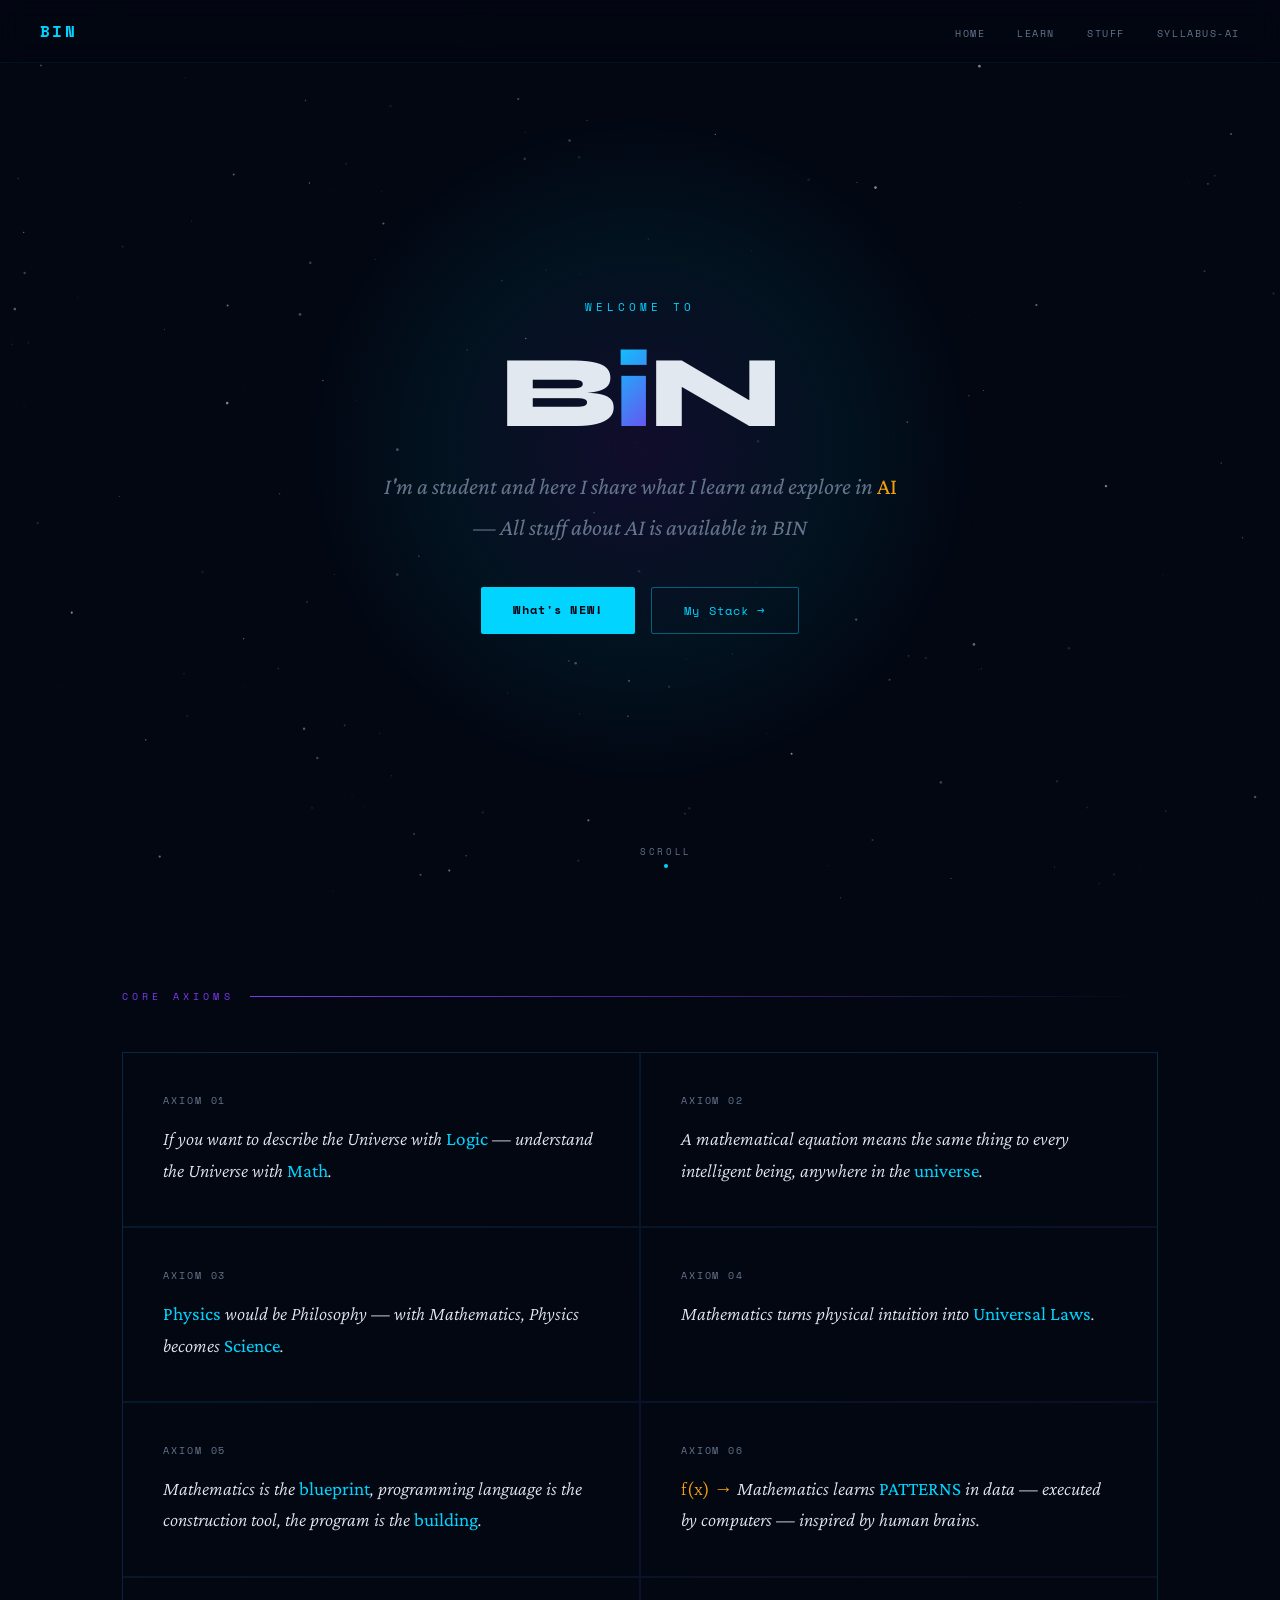
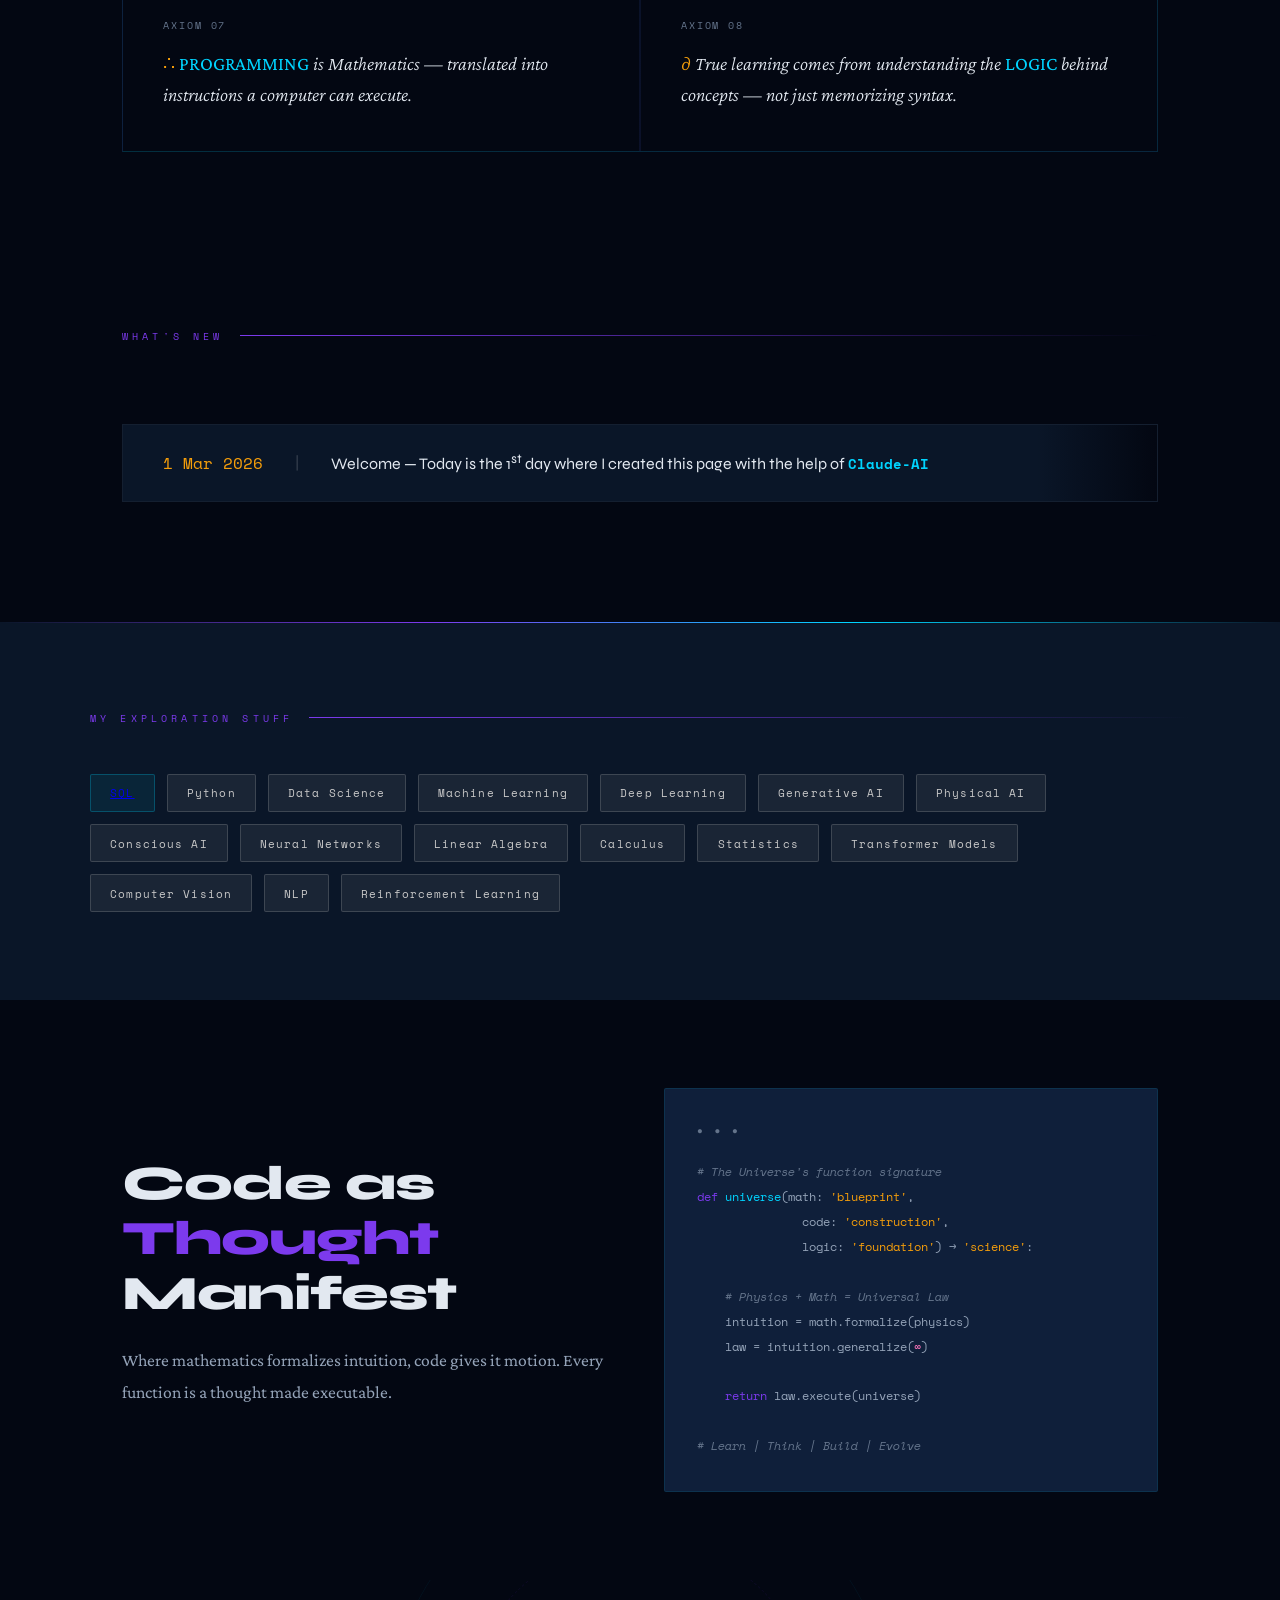
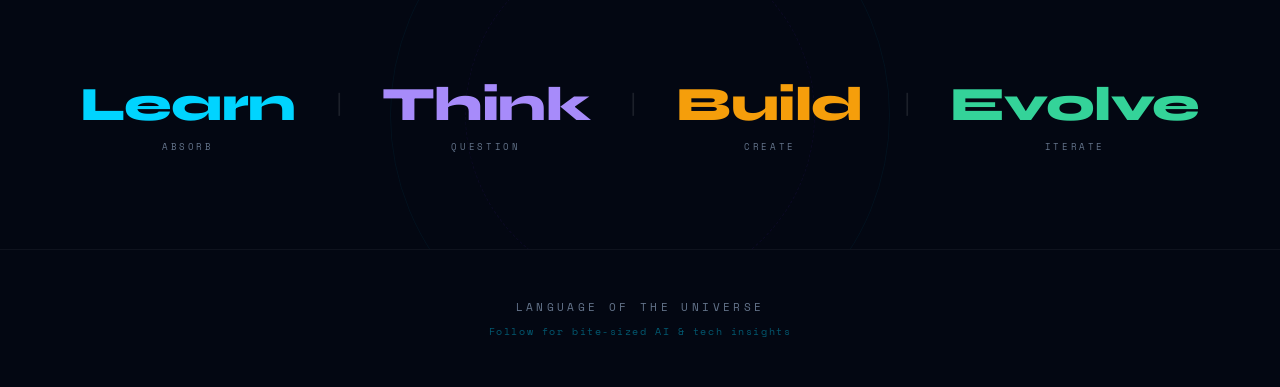
==== commit 5be4e60f: "Update index.html" ====
--- a/index.html
+++ b/index.html
@@ -819,8 +819,10 @@
   <nav class="nav">
     <a href="#" class="nav-brand">BIN</a>
     <ul class="nav-links">
-      <li><a href="#explore">What's New</a></li>
-      <li><a href="#stack">My Stack</a></li>
+      <li><a href="#explore">Home</a></li>
+      <li><a href="#stack">Learn</a></li>
+      <li><a href="#explore">stuff</a></li>
+      <li><a href="syllabus.html">Syllabus-Ai</a></li>
     </ul>
     <button class="nav-toggle" id="navToggle" aria-label="Toggle menu">
       <span></span>
@@ -905,7 +907,7 @@
 
   <!-- EQUATION STACK / WHAT'S NEW -->
   <section class="section" id="explore">
-    <div class="section-label">The Stack Equation</div>
+    <div class="section-label">What's NEW</div>
     <div class="equation-stack">
       <div class="eq-line">
         <span class="eq-arrow">1 Mar 2026</span>
@@ -920,9 +922,11 @@
   <!-- TOPICS / STACK -->
   <div class="topics" id="stack">
     <div class="topics-inner">
-      <div class="section-label">My Exploration Stack</div>
+      <div class="section-label">My Exploration Stuff</div>
       <div class="tags-wrap">
-        <span class="tag">SQL</span>
+        <span class="tag">
+          <a href="sqlintro.html">SQL</a>
+        </span>
         <span class="tag-soon">Python</span>
         <span class="tag-soon">Data Science</span>
         <span class="tag-soon">Machine Learning</span>
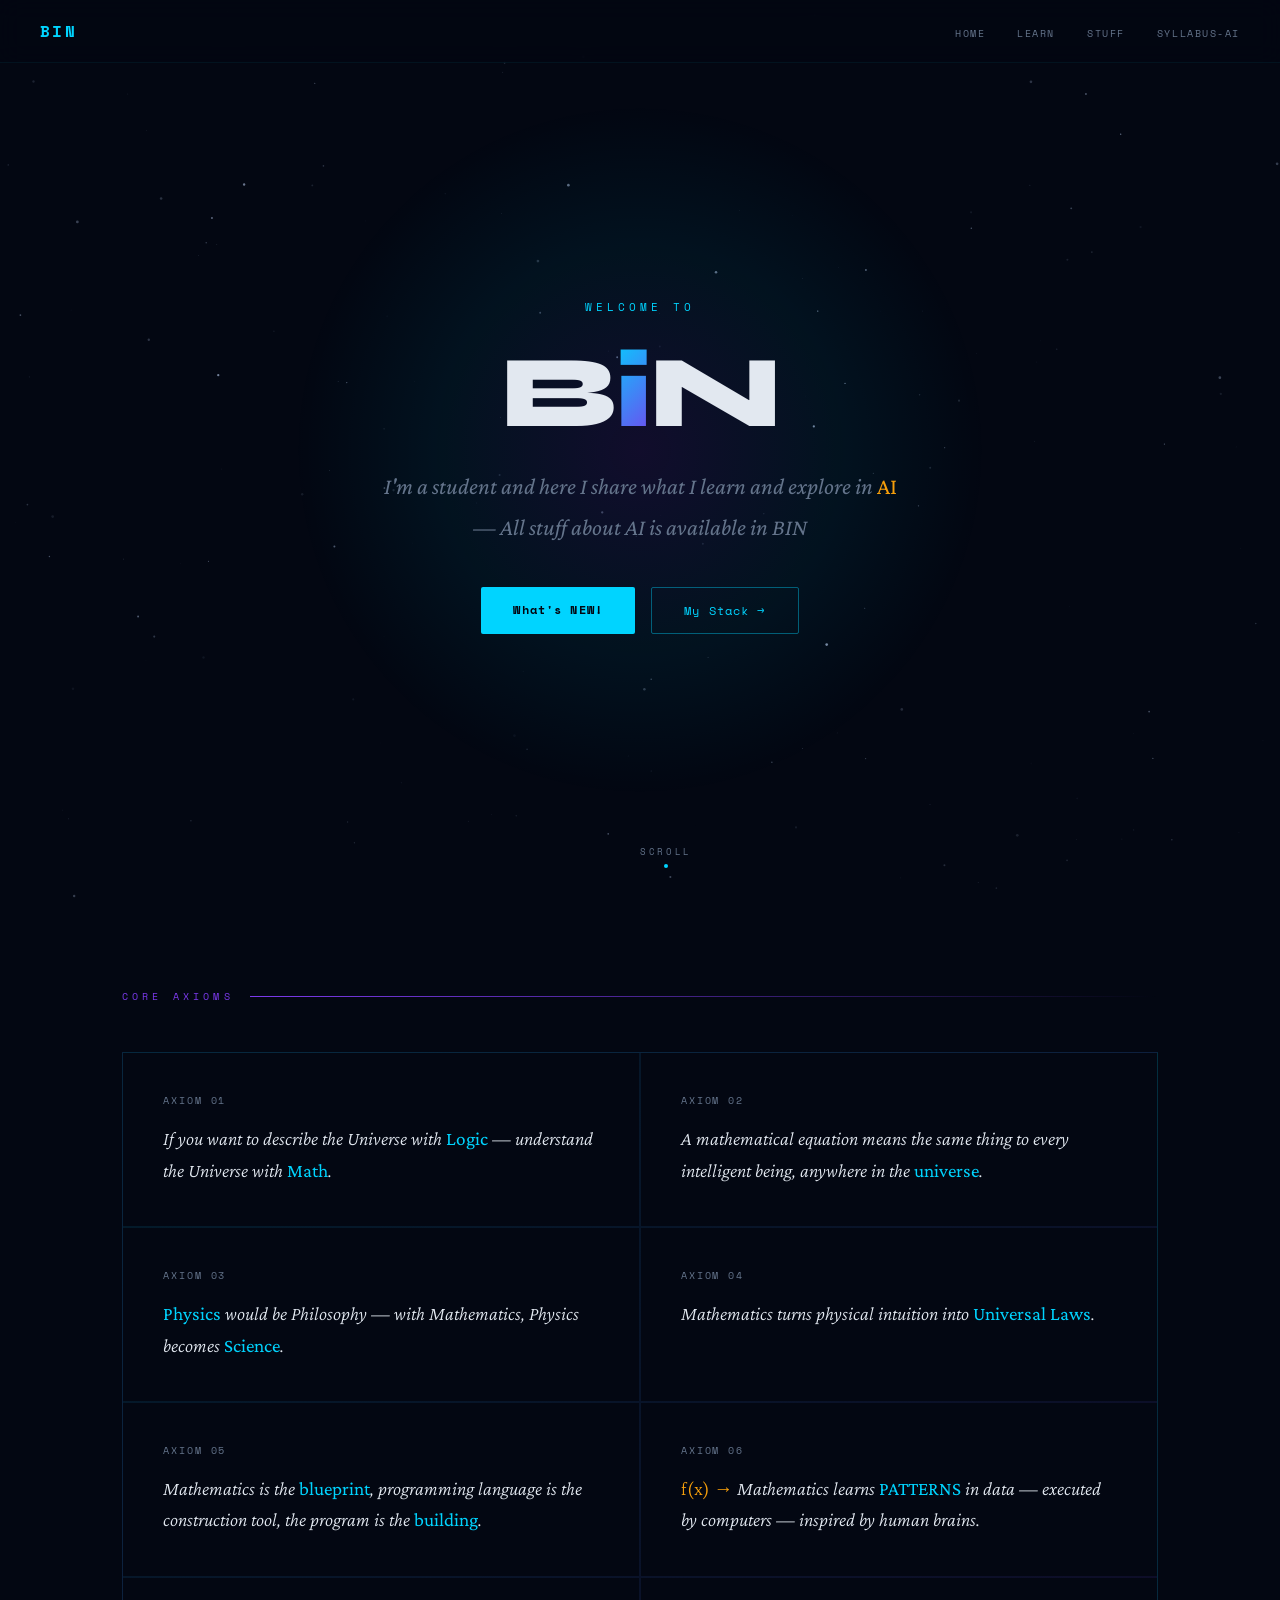
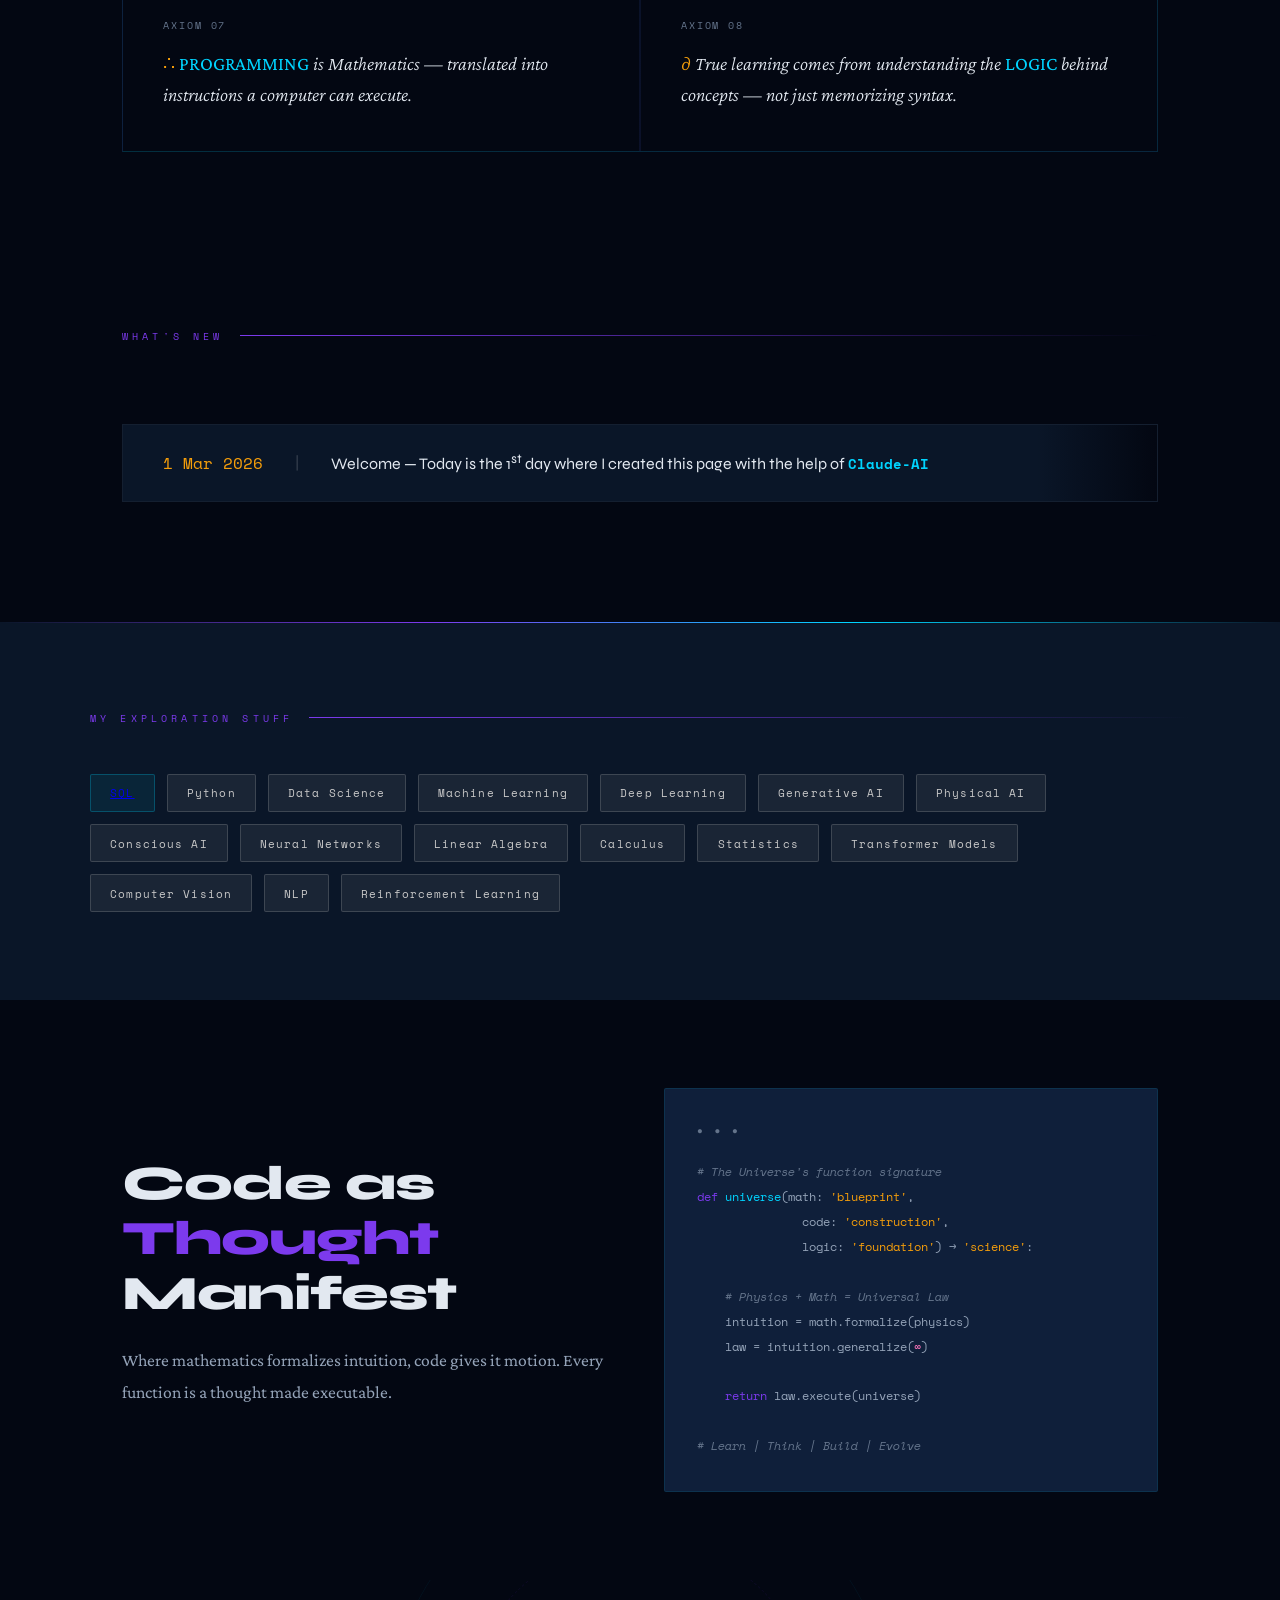
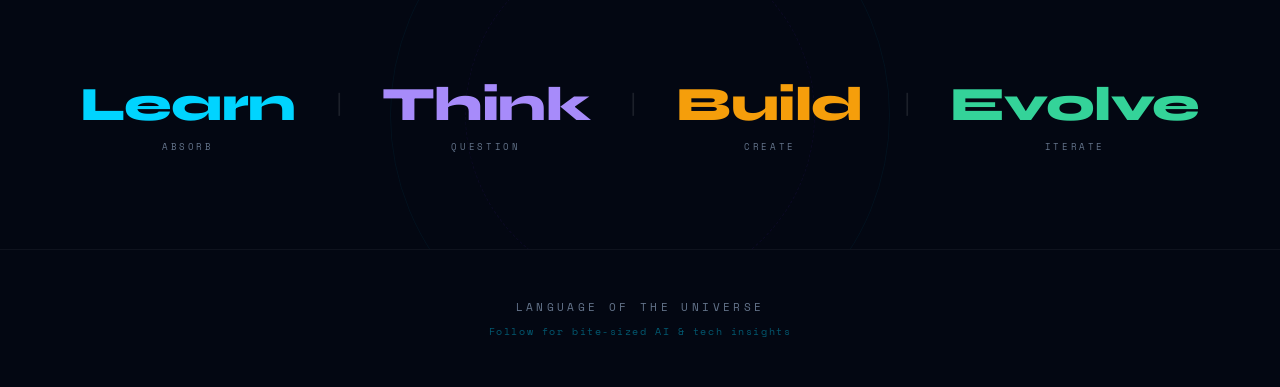
==== commit c9bf0865: "Update index.html" ====
--- a/index.html
+++ b/index.html
@@ -925,7 +925,7 @@
       <div class="section-label">My Exploration Stuff</div>
       <div class="tags-wrap">
         <span class="tag">
-          <a href="sqlintro.html">SQL</a>
+          <a href="sqlbasics.html">SQL</a>
         </span>
         <span class="tag-soon">Python</span>
         <span class="tag-soon">Data Science</span>
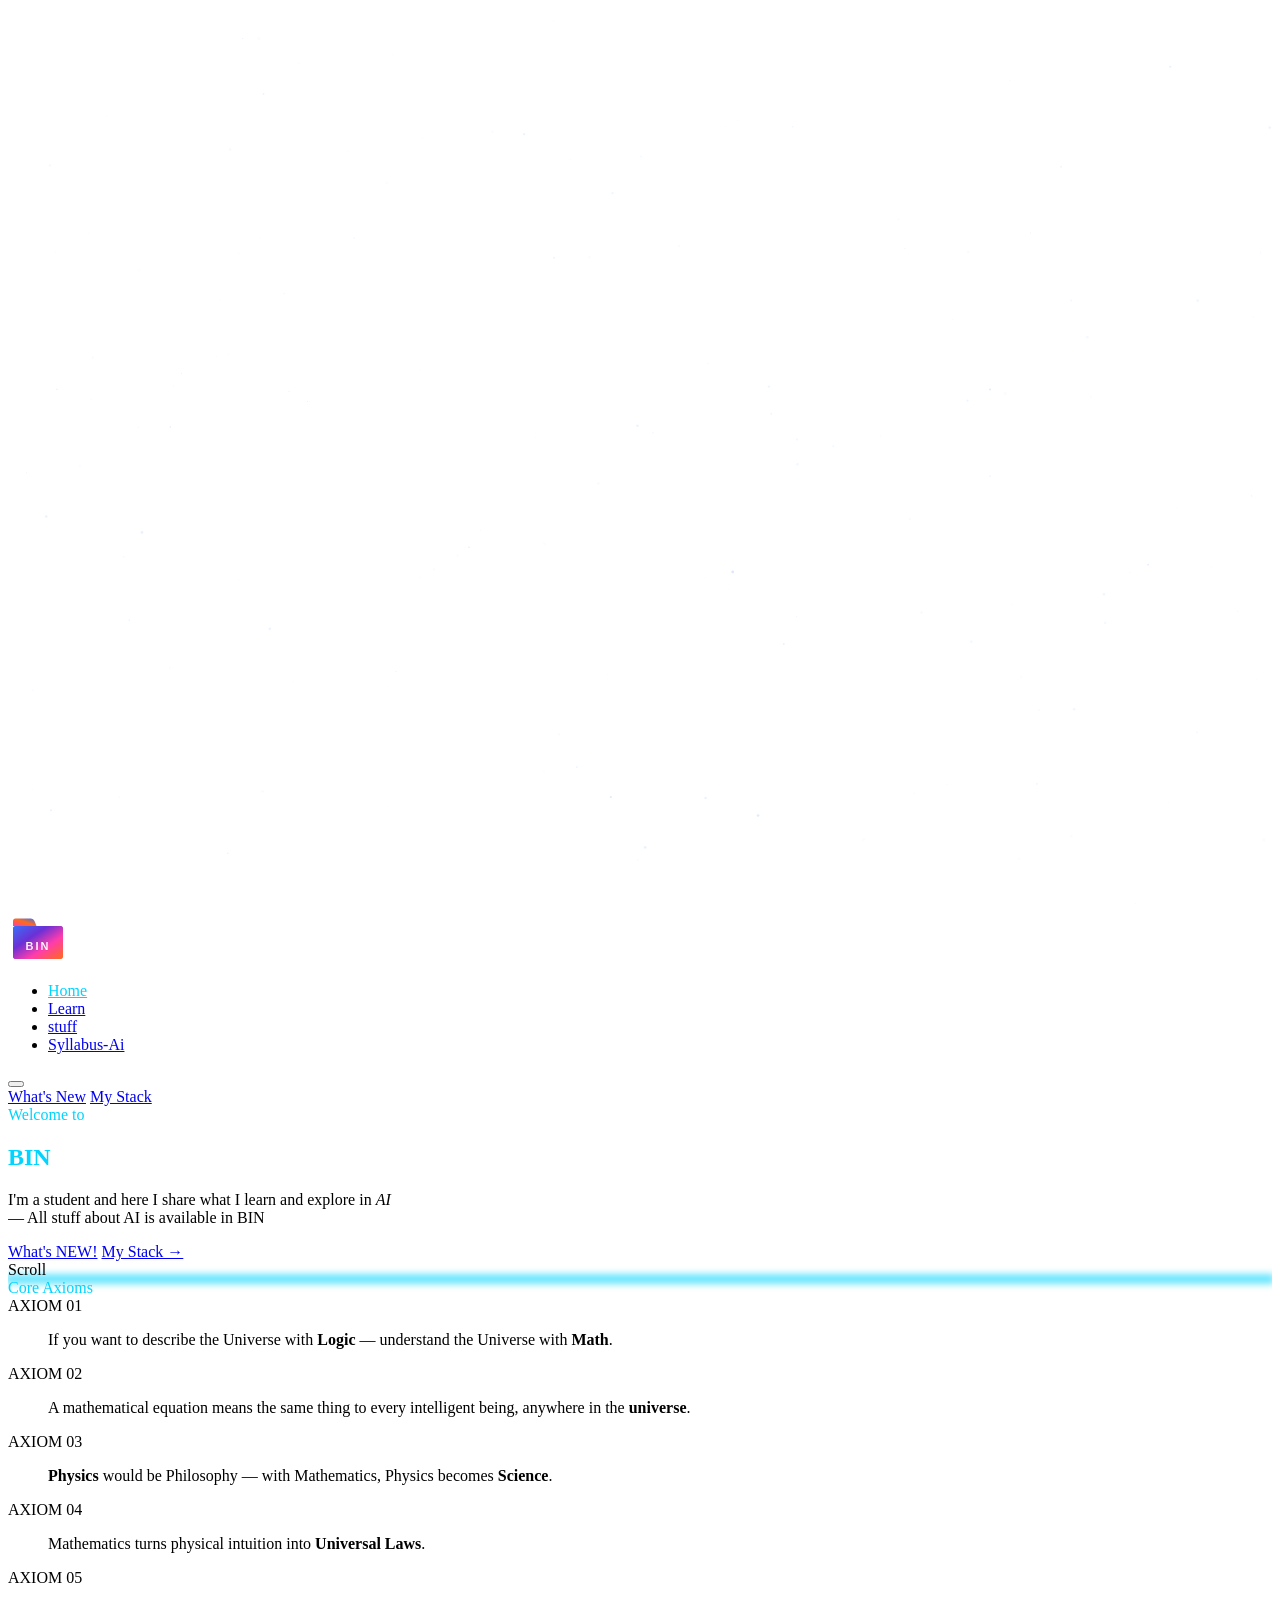
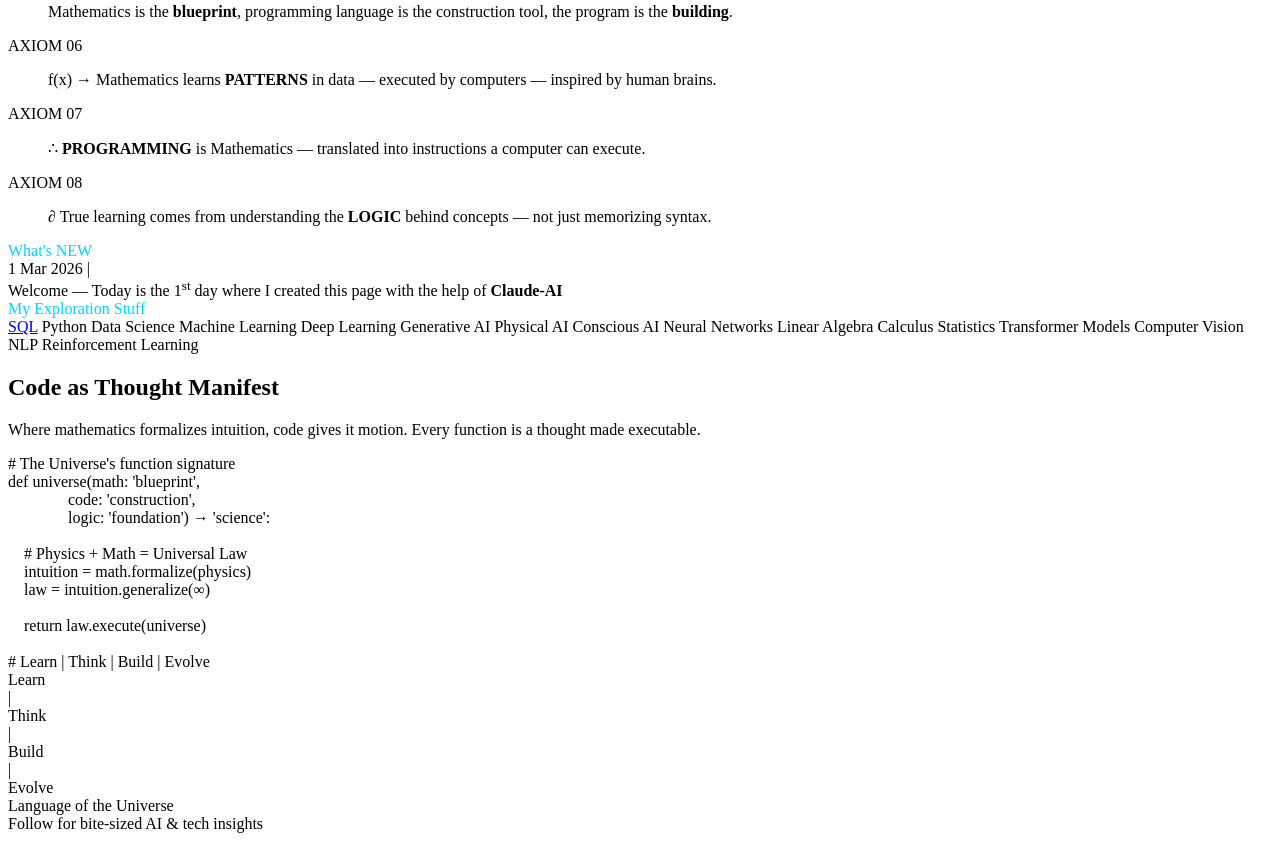
==== commit 2ebd6407: "Update index.html" ====
--- a/index.html
+++ b/index.html
@@ -3,811 +3,54 @@
 <head>
 <meta charset="UTF-8">
 <meta name="viewport" content="width=device-width, initial-scale=1.0">
-<title>BIN » info</title>
+<title>bin » info</title>
+<link href="index.css" rel="stylesheet"/>
 <link href="https://fonts.googleapis.com/css2?family=Space+Mono:ital,wght@0,400;0,700;1,400&family=Syne:wght@400;600;700;800&family=Crimson+Pro:ital,wght@1,300;1,400&display=swap" rel="stylesheet">
+<link rel="icon" type="image/png" href="data:image/png">
+<link href="https://fonts.googleapis.com/css2?family=Bebas+Neue&family=DM+Mono:wght@300;400&family=Lora:ital,wght@0,400;0,500;0,600;1,400&family=Manrope:wght@300;400;500;600&display=swap" rel="stylesheet"/>
+<link rel="stylesheet" href="index.css"/>
+<link rel="stylesheet" href="bin-logo.css"/>
+<link rel="stylesheet" href="https://cdnjs.cloudflare.com/ajax/libs/font-awesome/6.5.0/css/all.min.css"/>
+<link rel="stylesheet" href="https://cdnjs.cloudflare.com/ajax/libs/font-awesome/6.5.0/css/all.min.css"/>
 <style>
-  /* ========================
-     CSS VARIABLES
-  ======================== */
-  :root {
-    --bg: #030712;
-    --bg2: #060e1e;
-    --surface: #0a1628;
-    --surface2: #0f1f3a;
-    --accent: #00d4ff;
-    --accent2: #7c3aed;
-    --accent3: #f59e0b;
-    --text: #e2e8f0;
-    --muted: #64748b;
-    --glow: 0 0 40px rgba(0, 212, 255, 0.15);
-
-    /* Responsive spacing tokens */
-    --section-pad-y: 5rem;
-    --section-pad-x: 2rem;
-    --hero-pad: 4rem 2rem;
-    --max-width: 1100px;
-  }
-
-  *, *::before, *::after { box-sizing: border-box; margin: 0; padding: 0; }
-
-  html { scroll-behavior: smooth; }
-
-  body {
-    background: var(--bg);
-    color: var(--text);
-    font-family: 'Syne', sans-serif;
-    overflow-x: hidden;
-    min-height: 100vh;
-  }
-
-  /* ========================
-     STAR CANVAS
-  ======================== */
-  #stars {
-    position: fixed;
-    top: 0; left: 0;
-    width: 100%; height: 100%;
-    z-index: 0;
-    pointer-events: none;
-  }
-
+  /* ── Free scroll override ── */
+  html, body {
+    height: auto !important;
+    overflow: auto !important;
+    overflow-x: hidden !important;
+  }
   .page {
-    position: relative;
-    z-index: 1;
-  }
-
-  /* ========================
-     NAV (responsive)
-  ======================== */
-  .nav {
-    position: fixed;
-    top: 0; left: 0; right: 0;
-    z-index: 100;
-    display: flex;
-    align-items: center;
-    justify-content: space-between;
-    padding: 1.2rem 2.5rem;
-    background: rgba(3, 7, 18, 0.85);
-    backdrop-filter: blur(12px);
-    border-bottom: 1px solid rgba(0, 212, 255, 0.06);
-  }
-
-  .nav-brand {
-    font-family: 'Space Mono', monospace;
-    font-size: 1rem;
-    font-weight: 700;
-    letter-spacing: 0.15em;
-    color: var(--accent);
-    text-decoration: none;
-  }
-
-  .nav-links {
-    display: flex;
-    gap: 2rem;
-    list-style: none;
-  }
-
-  .nav-links a {
-    font-family: 'Space Mono', monospace;
-    font-size: 0.65rem;
-    letter-spacing: 0.15em;
-    color: var(--muted);
-    text-decoration: none;
-    text-transform: uppercase;
-    transition: color 0.3s;
-  }
-
-  .nav-links a:hover { color: var(--accent); }
-
-  /* Mobile hamburger */
-  .nav-toggle {
-    display: none;
-    flex-direction: column;
-    gap: 5px;
-    cursor: pointer;
-    padding: 4px;
-    background: none;
-    border: none;
-  }
-
-  .nav-toggle span {
-    display: block;
-    width: 22px;
-    height: 2px;
-    background: var(--accent);
-    transition: all 0.3s ease;
-    border-radius: 2px;
-  }
-
-  .nav-mobile {
-    display: none;
-    position: fixed;
-    top: 57px; left: 0; right: 0;
-    background: rgba(3, 7, 18, 0.97);
-    backdrop-filter: blur(20px);
-    border-bottom: 1px solid rgba(0, 212, 255, 0.1);
-    z-index: 99;
-    padding: 1.5rem 2rem;
-    flex-direction: column;
-    gap: 1.2rem;
-  }
-
-  .nav-mobile.open { display: flex; }
-
-  .nav-mobile a {
-    font-family: 'Space Mono', monospace;
-    font-size: 0.75rem;
-    letter-spacing: 0.15em;
-    color: var(--muted);
-    text-decoration: none;
-    text-transform: uppercase;
-    padding: 0.5rem 0;
-    border-bottom: 1px solid rgba(255,255,255,0.04);
-    transition: color 0.3s;
-  }
-
-  .nav-mobile a:hover { color: var(--accent); }
-
-  /* ========================
-     HERO
-  ======================== */
-  .hero {
-    min-height: 100vh;
-    display: flex;
-    flex-direction: column;
-    justify-content: center;
-    align-items: center;
-    text-align: center;
-    padding: var(--hero-pad);
-    padding-top: 6rem;
-    position: relative;
-  }
-
-  .hero::before {
-    content: '';
-    position: absolute;
-    top: 50%; left: 50%;
-    transform: translate(-50%, -50%);
-    width: 700px; height: 700px;
-    background: radial-gradient(circle, rgba(124,58,237,0.12) 0%, rgba(0,212,255,0.06) 40%, transparent 70%);
-    border-radius: 50%;
-    pointer-events: none;
-    animation: pulse 6s ease-in-out infinite;
-  }
-
-  @keyframes pulse {
-    0%, 100% { transform: translate(-50%, -50%) scale(1); opacity: 0.7; }
-    50% { transform: translate(-50%, -50%) scale(1.1); opacity: 1; }
-  }
-
+    height: auto !important;
+    overflow: visible !important;
+  }
+
+  /* 1. Nav hover + active */
+  .nav-links a:hover,
+  .nav-links a.active,
+  .nav-mobile a:hover,
+  .nav-mobile a.active {
+    color: #00d4ff !important;
+  }
+
+  /* 2. BIN hero title */
+  .hero-title {
+    color: #00d4ff !important;
+  }
+
+  /* 3. "Welcome to" eyebrow */
   .eyebrow {
-    font-family: 'Space Mono', monospace;
-    font-size: 0.7rem;
-    letter-spacing: 0.35em;
-    color: var(--accent);
-    text-transform: uppercase;
-    margin-bottom: 1.5rem;
-    opacity: 0;
-    animation: fadeUp 0.8s ease 0.2s forwards;
-  }
-
-  .hero-title {
-    font-family: 'Syne', sans-serif;
-    font-weight: 800;
-    font-size: clamp(3rem, 8vw, 6.5rem);
-    line-height: 1.05;
-    letter-spacing: -0.02em;
-    margin-bottom: 1.2rem;
-    opacity: 0;
-    animation: fadeUp 0.8s ease 0.4s forwards;
-  }
-
-  .hero-title span.gradient {
-    background: linear-gradient(135deg, var(--accent), var(--accent2));
-    -webkit-background-clip: text;
-    -webkit-text-fill-color: transparent;
-    background-clip: text;
-  }
-
-  .hero-sub {
-    font-family: 'Crimson Pro', serif;
-    font-style: italic;
-    font-size: clamp(1.05rem, 2.2vw, 1.45rem);
-    color: var(--muted);
-    max-width: 580px;
-    line-height: 1.75;
-    margin-bottom: 2.5rem;
-    opacity: 0;
-    animation: fadeUp 0.8s ease 0.6s forwards;
-  }
-
-  .hero-sub em {
-    color: var(--accent3);
-    font-style: normal;
-  }
-
-  .cta-bar {
-    display: flex;
-    gap: 1rem;
-    flex-wrap: wrap;
-    justify-content: center;
-    opacity: 0;
-    animation: fadeUp 0.8s ease 0.8s forwards;
-  }
-
-  .btn {
-    font-family: 'Space Mono', monospace;
-    font-size: 0.72rem;
-    letter-spacing: 0.1em;
-    padding: 0.85rem 2rem;
-    border-radius: 2px;
-    border: none;
-    cursor: pointer;
-    text-decoration: none;
-    transition: all 0.3s ease;
-    display: inline-block;
-  }
-
-  .btn-primary {
-    background: var(--accent);
-    color: var(--bg);
-    font-weight: 700;
-  }
-
-  .btn-primary:hover {
-    box-shadow: 0 0 30px rgba(0,212,255,0.5);
-    transform: translateY(-2px);
-  }
-
-  .btn-outline {
-    background: transparent;
-    color: var(--accent);
-    border: 1px solid rgba(0,212,255,0.4);
-  }
-
-  .btn-outline:hover {
-    background: rgba(0,212,255,0.08);
-    border-color: var(--accent);
-    transform: translateY(-2px);
-  }
-
-  @keyframes fadeUp {
-    from { opacity: 0; transform: translateY(20px); }
-    to { opacity: 1; transform: translateY(0); }
-  }
-
-  /* ========================
-     SECTION BASE
-  ======================== */
-  .section {
-    padding: var(--section-pad-y) var(--section-pad-x);
-    max-width: var(--max-width);
-    margin: 0 auto;
-  }
-
+    color: #00d4ff !important;
+  }
+
+  /* 4. Section labels — What's NEW & My Exploration Stuff */
   .section-label {
-    font-family: 'Space Mono', monospace;
-    font-size: 0.65rem;
-    letter-spacing: 0.4em;
-    color: var(--accent2);
-    text-transform: uppercase;
-    margin-bottom: 3rem;
-    display: flex;
-    align-items: center;
-    gap: 1rem;
-  }
-
-  .section-label::after {
-    content: '';
-    flex: 1;
-    height: 1px;
-    background: linear-gradient(to right, var(--accent2), transparent);
-  }
-
-  /* ========================
-     AXIOMS GRID
-  ======================== */
-  .axioms-grid {
-    display: grid;
-    grid-template-columns: 1fr 1fr;
-    gap: 1.5px;
-    background: linear-gradient(135deg, rgba(0,212,255,0.1), rgba(124,58,237,0.1));
-    border: 1px solid rgba(0,212,255,0.1);
-  }
-
-  .axiom {
-    background: var(--bg);
-    padding: 2.5rem;
-    position: relative;
-    overflow: hidden;
-    transition: all 0.4s ease;
-  }
-
-  .axiom::before {
-    content: '';
-    position: absolute;
-    top: 0; left: 0;
-    width: 3px;
-    height: 0;
-    background: linear-gradient(to bottom, var(--accent), var(--accent2));
-    transition: height 0.4s ease;
-  }
-
-  .axiom:hover::before { height: 100%; }
-  .axiom:hover { background: var(--surface); }
-
-  .axiom-num {
-    font-family: 'Space Mono', monospace;
-    font-size: 0.6rem;
-    color: var(--muted);
-    letter-spacing: 0.2em;
-    margin-bottom: 1rem;
-  }
-
-  .axiom blockquote {
-    font-family: 'Crimson Pro', serif;
-    font-style: italic;
-    font-size: 1.2rem;
-    line-height: 1.65;
-    color: var(--text);
-    font-weight: 300;
-  }
-
-  .axiom blockquote strong {
-    color: var(--accent);
-    font-style: normal;
-    font-weight: 400;
-  }
-
-  /* ========================
-     EQUATION STACK
-  ======================== */
-  .equation-stack {
-    display: flex;
-    flex-direction: column;
-    gap: 1rem;
-    padding: 2rem 0;
-  }
-
-  .eq-line {
-    display: flex;
-    align-items: center;
-    gap: 2rem;
-    padding: 1.5rem 2.5rem;
-    border: 1px solid rgba(255,255,255,0.04);
-    background: var(--surface);
-    position: relative;
-    overflow: hidden;
-    opacity: 0;
-    transform: translateX(-30px);
-    transition: all 0.5s ease;
-  }
-
-  .eq-line.visible {
-    opacity: 1;
-    transform: translateX(0);
-  }
-
-  .eq-line::after {
-    content: '';
-    position: absolute;
-    right: 0; top: 0; bottom: 0;
-    width: 120px;
-    background: linear-gradient(to left, var(--bg) 0%, transparent 100%);
-  }
-
-  .eq-arrow {
-    font-family: 'Space Mono', monospace;
-    color: var(--accent3);
-    font-size: 1rem;
-    flex-shrink: 0;
-    white-space: nowrap;
-  }
-
-  .eq-divider {
-    color: rgba(255,255,255,0.2);
-    flex-shrink: 0;
-  }
-
-  .eq-text {
-    font-family: 'Syne', sans-serif;
-    font-size: 1rem;
-    color: var(--text);
-    line-height: 1.6;
-    font-weight: 400;
-  }
-
-  .eq-text strong {
-    color: var(--accent);
-    font-style: normal;
-    font-weight: 700;
-    font-family: 'Space Mono', monospace;
-    font-size: 0.85em;
-  }
-
-  /* ========================
-     STACK TAGS
-  ======================== */
-  .topics {
-    padding: var(--section-pad-y) var(--section-pad-x);
-    background: var(--surface);
-    position: relative;
-  }
-
-  .topics::before {
-    content: '';
-    position: absolute;
-    top: 0; left: 0; right: 0;
-    height: 1px;
-    background: linear-gradient(to right, transparent, var(--accent2), var(--accent), transparent);
-  }
-
-  .topics-inner {
-    max-width: var(--max-width);
-    margin: 0 auto;
-  }
-
-  .tags-wrap {
-    display: flex;
-    flex-wrap: wrap;
-    gap: 0.75rem;
-    margin-top: 2.5rem;
-  }
-
-  .tag {
-    font-family: 'Space Mono', monospace;
-    font-size: 0.7rem;
-    letter-spacing: 0.1em;
-    padding: 0.6rem 1.2rem;
-    border-radius: 2px;
-    transition: all 0.3s ease;
-    cursor: pointer;
-  }
-
-  .tag-soon {
-    font-family: 'Space Mono', monospace;
-    font-size: 0.7rem;
-    letter-spacing: 0.1em;
-    padding: 0.6rem 1.2rem;
-    border-radius: 2px;
-    transition: all 0.3s ease;
-    cursor: not-allowed;
-    background-color: rgba(211, 211, 211, 0.08);
-    border: 1px solid rgba(169, 169, 169, 0.25);
-    color: rgb(200, 200, 200);
-  }
-
-  .tag:nth-child(3n+1) { background: rgba(0,212,255,0.08); border: 1px solid rgba(0,212,255,0.25); color: var(--accent); }
-  .tag:nth-child(3n+2) { background: rgba(124,58,237,0.08); border: 1px solid rgba(124,58,237,0.25); color: #a78bfa; }
-  .tag:nth-child(3n+3) { background: rgba(245,158,11,0.08); border: 1px solid rgba(245,158,11,0.25); color: var(--accent3); }
-  .tag:hover { transform: translateY(-3px); box-shadow: 0 8px 20px rgba(0,0,0,0.3); }
-
-  /* ========================
-     PHILOSOPHY
-  ======================== */
-  .philosophy {
-    max-width: var(--max-width);
-    margin: 0 auto;
-    padding: var(--section-pad-y) var(--section-pad-x);
-    display: grid;
-    grid-template-columns: 1fr 1fr;
-    gap: 3rem;
-    align-items: center;
-  }
-
-  .phil-text h2 {
-    font-size: clamp(1.8rem, 4vw, 3rem);
-    font-weight: 800;
-    line-height: 1.15;
-    letter-spacing: -0.02em;
-    margin-bottom: 1.5rem;
-  }
-
-  .phil-text h2 span { color: var(--accent2); }
-
-  .phil-text p {
-    font-family: 'Crimson Pro', serif;
-    font-size: 1.1rem;
-    line-height: 1.8;
-    color: #94a3b8;
-    margin-bottom: 1rem;
-  }
-
-  .code-block {
-    background: var(--surface2);
-    border: 1px solid rgba(0,212,255,0.1);
-    padding: 2rem;
-    font-family: 'Space Mono', monospace;
-    font-size: 0.78rem;
-    line-height: 2;
-    color: #94a3b8;
-    position: relative;
-    overflow: hidden;
-    border-radius: 2px;
-  }
-
-  .code-block::before {
-    content: '● ● ●';
-    display: block;
-    color: var(--muted);
-    font-size: 0.6rem;
-    margin-bottom: 1.2rem;
-    letter-spacing: 0.3em;
-  }
-
-  .code-block .kw { color: var(--accent2); }
-  .code-block .fn { color: var(--accent); }
-  .code-block .str { color: var(--accent3); }
-  .code-block .cm { color: var(--muted); font-style: italic; }
-  .code-block .num { color: #f472b6; }
-
-  /* ========================
-     MANTRA
-  ======================== */
-  .mantra {
-    padding: 6rem 2rem;
-    text-align: center;
-    position: relative;
-    overflow: hidden;
-  }
-
-  .mantra::before {
-    content: '';
-    position: absolute;
-    top: 50%; left: 50%;
-    transform: translate(-50%, -50%);
-    width: 500px; height: 500px;
-    border-radius: 50%;
-    border: 1px solid rgba(0,212,255,0.05);
-    animation: spin 30s linear infinite;
-  }
-
-  .mantra::after {
-    content: '';
-    position: absolute;
-    top: 50%; left: 50%;
-    transform: translate(-50%, -50%);
-    width: 350px; height: 350px;
-    border-radius: 50%;
-    border: 1px dashed rgba(124,58,237,0.08);
-    animation: spin 20s linear infinite reverse;
-  }
-
-  @keyframes spin {
-    to { transform: translate(-50%, -50%) rotate(360deg); }
-  }
-
-  .mantra-words {
-    display: flex;
-    justify-content: center;
-    align-items: center;
-    gap: 2.5rem;
-    flex-wrap: wrap;
-    position: relative;
-    z-index: 1;
-  }
-
-  .mantra-word {
-    font-size: clamp(1.6rem, 4vw, 3rem);
-    font-weight: 800;
-    letter-spacing: -0.01em;
-    position: relative;
-  }
-
-  .mantra-word::after {
-    content: attr(data-label);
-    display: block;
-    font-family: 'Space Mono', monospace;
-    font-size: 0.55rem;
-    letter-spacing: 0.3em;
-    color: var(--muted);
-    font-weight: 400;
-    margin-top: 0.4rem;
-    text-transform: uppercase;
-  }
-
-  .mantra-word:nth-child(1) { color: var(--accent); }
-  .mantra-word:nth-child(3) { color: #a78bfa; }
-  .mantra-word:nth-child(5) { color: var(--accent3); }
-  .mantra-word:nth-child(7) { color: #34d399; }
-
-  .separator {
-    align-self: center;
-    color: rgba(255,255,255,0.1);
-    font-size: 1.5rem;
-    line-height: 1;
-    padding-bottom: 1.2rem;
-  }
-
-  /* ========================
-     FOOTER
-  ======================== */
-  footer {
-    border-top: 1px solid rgba(255,255,255,0.05);
-    padding: 3rem 2rem;
-    text-align: center;
-  }
-
-  .footer-brand {
-    font-family: 'Space Mono', monospace;
-    font-size: 0.7rem;
-    letter-spacing: 0.3em;
-    color: var(--muted);
-    text-transform: uppercase;
-    margin-bottom: 0.5rem;
-  }
-
-  .footer-tag {
-    font-family: 'Space Mono', monospace;
-    font-size: 0.65rem;
-    color: rgba(0,212,255,0.4);
-    letter-spacing: 0.15em;
-  }
-
-  /* ========================
-     SCROLL INDICATOR
-  ======================== */
-  .scroll-hint {
-    position: absolute;
-    bottom: 2rem;
-    left: 50%;
-    transform: translateX(-50%);
-    display: flex;
-    flex-direction: column;
-    align-items: center;
-    gap: 0.4rem;
-    opacity: 0;
-    animation: fadeUp 0.8s ease 1.2s forwards;
-  }
-
-  .scroll-hint span {
-    font-family: 'Space Mono', monospace;
-    font-size: 0.55rem;
-    letter-spacing: 0.3em;
-    color: var(--muted);
-    text-transform: uppercase;
-  }
-
+    color: #00d4ff !important;
+  }
+
+  /* 5. Scroll dot glow */
   .scroll-dot {
-    width: 4px;
-    height: 4px;
-    background: var(--accent);
-    border-radius: 50%;
-    animation: bounce 1.5s ease infinite;
-  }
-
-  @keyframes bounce {
-    0%, 100% { transform: translateY(0); opacity: 1; }
-    50% { transform: translateY(6px); opacity: 0.4; }
-  }
-
-  /* ========================
-     TABLET: 768px – 1023px
-  ======================== */
-  @media (min-width: 768px) and (max-width: 1023px) {
-    :root {
-      --section-pad-y: 4rem;
-      --section-pad-x: 2.5rem;
-      --hero-pad: 3rem 2.5rem;
-    }
-
-    /* Nav */
-    .nav { padding: 1rem 2rem; }
-
-    /* Hero */
-    .hero::before { width: 500px; height: 500px; }
-    .hero-sub { max-width: 500px; }
-
-    /* Axioms: 2-col on tablet */
-    .axioms-grid { grid-template-columns: 1fr 1fr; }
-    .axiom { padding: 2rem; }
-    .axiom blockquote { font-size: 1.1rem; }
-
-    /* Philosophy: stack on tablet */
-    .philosophy {
-      grid-template-columns: 1fr;
-      gap: 2rem;
-    }
-
-    .code-block { font-size: 0.72rem; }
-
-    /* Eq line compact */
-    .eq-line { gap: 1.2rem; padding: 1.2rem 2rem; }
-
-    /* Mantra */
-    .mantra { padding: 4rem 2rem; }
-    .mantra::before { width: 380px; height: 380px; }
-    .mantra::after { width: 270px; height: 270px; }
-    .mantra-words { gap: 2rem; }
-    .separator { font-size: 1.2rem; }
-  }
-
-  /* ========================
-     MOBILE: < 768px
-  ======================== */
-  @media (max-width: 767px) {
-    :root {
-      --section-pad-y: 3.5rem;
-      --section-pad-x: 1.25rem;
-      --hero-pad: 2rem 1.25rem;
-    }
-
-    /* Nav */
-    .nav { padding: 1rem 1.25rem; }
-    .nav-links { display: none; }
-    .nav-toggle { display: flex; }
-
-    /* Hero */
-    .hero { padding-top: 5rem; padding-bottom: 4rem; }
-    .hero::before { width: 320px; height: 320px; }
-    .hero-sub { font-size: 1rem; max-width: 100%; }
-    .cta-bar { gap: 0.75rem; }
-    .btn { padding: 0.75rem 1.5rem; font-size: 0.68rem; }
-
-    /* Section label */
-    .section-label { font-size: 0.6rem; letter-spacing: 0.25em; }
-
-    /* Axioms: 1-col on mobile */
-    .axioms-grid { grid-template-columns: 1fr; }
-    .axiom { padding: 1.75rem 1.5rem; }
-    .axiom blockquote { font-size: 1.05rem; }
-
-    /* Equation stack */
-    .eq-line {
-      flex-direction: column;
-      align-items: flex-start;
-      gap: 0.75rem;
-      padding: 1.25rem 1.5rem;
-    }
-    .eq-line::after { display: none; }
-    .eq-divider { display: none; }
-    .eq-arrow { font-size: 0.75rem; }
-    .eq-text { font-size: 0.95rem; }
-
-    /* Topics */
-    .topics { padding: var(--section-pad-y) var(--section-pad-x); }
-    .tags-wrap { gap: 0.6rem; margin-top: 2rem; }
-    .tag, .tag-soon { font-size: 0.62rem; padding: 0.5rem 1rem; }
-
-    /* Philosophy: stack */
-    .philosophy {
-      grid-template-columns: 1fr;
-      gap: 2rem;
-      padding: var(--section-pad-y) var(--section-pad-x);
-    }
-    .code-block { font-size: 0.68rem; padding: 1.5rem; overflow-x: auto; }
-    .code-block br { display: block; }
-
-    /* Mantra */
-    .mantra { padding: 3.5rem 1.25rem; }
-    .mantra::before { width: 260px; height: 260px; }
-    .mantra::after { width: 180px; height: 180px; }
-    .mantra-words { gap: 1.25rem; }
-    .separator { font-size: 1rem; }
-
-    /* Scroll hint: hide on mobile */
-    .scroll-hint { display: none; }
-
-    /* Footer */
-    footer { padding: 2rem 1.25rem; }
-  }
-
-  /* ========================
-     LAPTOP: 1024px+
-  ======================== */
-  @media (min-width: 1024px) {
-    :root {
-      --section-pad-y: 5.5rem;
-      --section-pad-x: 2rem;
-    }
-    .axioms-grid { grid-template-columns: 1fr 1fr; }
-    .philosophy { grid-template-columns: 1fr 1fr; }
-  }
-
-  /* Extra large: 1440px+ */
-  @media (min-width: 1440px) {
-    :root { --max-width: 1280px; }
-    .hero-title { font-size: 7rem; }
+    background: #00d4ff !important;
+    box-shadow: 0 0 8px 3px #00d4ff !important;
   }
 </style>
 </head>
@@ -817,9 +60,62 @@
 
   <!-- NAV -->
   <nav class="nav">
-    <a href="#" class="nav-brand">BIN</a>
+    <div class="bin-wrap" id="binWrap">
+
+  <!-- Single sliding page -->
+  <div class="slide-page" id="slidePage">
+
+    <!-- Link track img / Link proceed name-->
+    <img class="sl-name" src="sql_logo.png" alt="SQL Logo" width="15px" height="15px"/>
+
+    <!-- Line elements -->
+    <div class="sl-line"></div>
+    <div class="sl-line"></div>
+    <div class="sl-line"></div>
+    <div class="sl-line"></div>
+  </div>
+  <!-- Folder SVG -->
+  <svg class="folder-svg" viewBox="0 0 120 100">
+    <defs>
+      <!-- Vibrant: electric blue → deep purple → hot pink → orange -->
+      <linearGradient id="paintBack" x1="0%" y1="0%" x2="100%" y2="100%">
+        <stop offset="0%"   stop-color="#3a6ff7"/>
+        <stop offset="40%"  stop-color="#6b30d6"/>
+        <stop offset="70%"  stop-color="#ff3cac"/>
+        <stop offset="100%" stop-color="#ff6b1a"/>
+      </linearGradient>
+      <linearGradient id="paintTab" x1="0%" y1="100%" x2="100%" y2="0%">
+        <stop offset="0%"   stop-color="#ff3cac"/>
+        <stop offset="50%"  stop-color="#ff6b1a"/>
+        <stop offset="100%" stop-color="#3a6ff7"/>
+      </linearGradient>
+      <linearGradient id="paintFront" x1="0%" y1="0%" x2="100%" y2="100%">
+        <stop offset="0%"   stop-color="#3a6ff7"/>
+        <stop offset="35%"  stop-color="#6b30d6"/>
+        <stop offset="65%"  stop-color="#ff3cac"/>
+        <stop offset="100%" stop-color="#ff6b1a"/>
+      </linearGradient>
+    </defs>
+    <rect class="folder-back" x="10" y="28" width="100" height="66" rx="6"/>
+    <path class="folder-tab" d="M10 28 L10 18 Q10 13 15 13 L46 13 Q51 13 53 18 L57 28 Z"/>
+
+    <g class="paper p3"><rect x="24" y="36" width="72" height="52" rx="3"/></g>
+    <g class="paper p2"><rect x="20" y="34" width="72" height="52" rx="3"/></g>
+    <g class="paper p1"><rect x="16" y="32" width="72" height="52" rx="3"/></g>
+    <g class="paper-lines">
+      <line x1="22" y1="44" x2="82" y2="44"/>
+      <line x1="22" y1="52" x2="78" y2="52"/>
+      <line x1="22" y1="60" x2="80" y2="60"/>
+      <line x1="22" y1="68" x2="72" y2="68"/>
+    </g>
+
+    <rect class="folder-front" x="10" y="28" width="100" height="66" rx="6"/>
+    <text class="bin-label" x="60" y="75">BIN</text>
+  </svg>
+
+  </div>
     <ul class="nav-links">
-      <li><a href="#explore">Home</a></li>
+      <li><a href="#explore" class="active">Home</a></li>
       <li><a href="#stack">Learn</a></li>
       <li><a href="#explore">stuff</a></li>
       <li><a href="syllabus.html">Syllabus-Ai</a></li>
@@ -841,7 +137,7 @@
   <section class="hero">
     <div class="eyebrow">Welcome to</div>
     <h1 class="hero-title">
-      B<span class="gradient">i</span>N
+      B<span class="gradient">I</span>N
     </h1>
     <p class="hero-sub">
       I'm a student and here I share what I learn and explore in <em>AI</em><br>
@@ -925,14 +221,14 @@
       <div class="section-label">My Exploration Stuff</div>
       <div class="tags-wrap">
         <span class="tag">
-          <a href="sqlbasics.html">SQL</a>
+          <a href="sqlintro.html">SQL</a>
         </span>
-        <span class="tag-soon">Python</span>
-        <span class="tag-soon">Data Science</span>
-        <span class="tag-soon">Machine Learning</span>
-        <span class="tag-soon">Deep Learning</span>
-        <span class="tag-soon">Generative AI</span>
-        <span class="tag-soon">Physical AI</span>
+        <span class="tag">Python</span>
+        <span class="tag">Data Science</span>
+        <span class="tag">Machine Learning</span>
+        <span class="tag">Deep Learning</span>
+        <span class="tag">Generative AI</span>
+        <span class="tag">Physical AI</span>
         <span class="tag-soon">Conscious AI</span>
         <span class="tag-soon">Neural Networks</span>
         <span class="tag-soon">Linear Algebra</span>
@@ -1060,6 +356,39 @@
       mobileNav.classList.remove('open');
     }
   });
+
+  /* ---- BIN LOGO (folder open / close) ---- */
+  const wrap = document.getElementById('binWrap');
+  const page = document.getElementById('slidePage');
+  let linkTimer = null;
+
+  function openFolder() {
+    wrap.classList.add('open');
+    page.classList.add('visible');
+    linkTimer = setTimeout(() => {
+      window.open('https://git-binacc.github.io/bin/', '_blank');
+    }, 800);
+  }
+
+  function closeFolder() {
+    clearTimeout(linkTimer);
+    wrap.classList.remove('open');
+    page.classList.remove('visible');
+  }
+
+  wrap.addEventListener('click', () => {
+    wrap.classList.contains('open') ? closeFolder() : openFolder();
+  });
+
+  wrap.addEventListener('mouseleave', () => closeFolder());
+
+  /* ---- NAV ACTIVE LINK ---- */
+  const allNavLinks = document.querySelectorAll('.nav-links a, .nav-mobile a');
+  allNavLinks.forEach(a => a.addEventListener('click', function () {
+    allNavLinks.forEach(l => l.classList.remove('active'));
+    document.querySelectorAll(`a[href="${this.getAttribute('href')}"]`)
+      .forEach(l => l.classList.add('active'));
+  }));
 </script>
 </body>
 </html>
--- a/bin-logo.css
+++ b/bin-logo.css
@@ -0,0 +1,166 @@
+.bin-wrap {
+  position: relative;
+  display: inline-flex;
+  flex-direction: column;
+  align-items: center;
+  gap: 0.6rem;
+  cursor: pointer;
+  user-select: none;
+}
+
+/* ══════════════════════
+   SLIDING PAGE (click)
+══════════════════════ */
+.slide-page {
+  position: absolute;
+  top: 13px;
+  left: 63px;
+  /* for big logo :-
+   left: 112px;
+    width: 82px;
+    height: 100px;
+  */
+  width: 49px;
+  height: 26px;
+  border-radius: 5px;
+  background: #ffffff;
+  border: 1px solid #d4b0f0;
+  display: flex;
+  flex-direction: column;
+  justify-content: flex-start;
+  padding: 4px 4px 3px;
+  /* for big logo :-
+    padding: 9px 8px 7px;
+  */
+  gap: 2px;
+  z-index: 2;
+  /* hidden — tucked behind folder */
+  transform: translateX(-52px);
+  /* for big logo :-
+    transform: translateX(-105px);
+  */
+  opacity: 0;
+  pointer-events: none;
+  transition: transform 0.42s cubic-bezier(.34,1.2,.64,1),
+              opacity  0.30s ease;
+}
+.slide-page.visible {
+  transform: translateX(0);
+  opacity: 1;
+  transition-delay: 0.12s;
+}
+
+.sl-line {
+  height: 1px;
+  /* for big logo :-
+    height: 1.5px;
+  */
+  border-radius: 1px;
+  background: #b080e0;
+}
+.sl-line:nth-child(1) { width: 80%; }
+/* .sl-line:nth-child(2) { width: 100%; } */
+.sl-line:nth-child(3) { width: 65%; }
+.sl-line:nth-child(4) { width: 90%; }
+.sl-line:nth-child(5) { width: 55%; }
+
+.sl-name {
+  margin-top: 1;
+  font-size: 10px;
+  /* for big logo :-
+    font-size: 7.5px;
+  */
+  line-height: 1;
+  font-weight: 800;
+  letter-spacing: 0.2em;
+  text-transform: uppercase;
+  color: rgba(107,48,214,0.8);
+}
+
+/* ══════════════════
+   FOLDER
+══════════════════ */
+.folder-svg {
+  width: 60px;
+  height: 50px;
+  /* for big logo :-
+    width: 120px;
+    height: 100px;
+  */
+  overflow: visible;
+  position: relative;
+  z-index: 10;
+}
+
+.folder-back { fill: url(#paintBack); }
+
+.folder-tab {
+  fill: url(#paintTab);
+  transform-origin: 20px 24px;
+  transition: transform 0.32s cubic-bezier(.34,1.56,.64,1);
+}
+.folder-front {
+  fill: url(#paintFront);
+  transform-origin: 60px 105px;
+  transition: transform 0.32s cubic-bezier(.34,1.56,.64,1);
+}
+.paper {
+  fill: #ffffff;
+  stroke: #d4b0f0;
+  stroke-width: 0.8;
+  opacity: 0;
+  transform: translateY(8px);
+  transition: opacity 0.22s, transform 0.28s;
+}
+.paper-lines line {
+  stroke: #b080e0;
+  stroke-width: 0.7;
+  opacity: 0;
+  transition: opacity 0.22s;
+}
+.bin-label {
+  font-family: 'Arial Black', 'Impact', sans-serif;
+  font-size: 22px;
+  font-weight: 900;
+  fill: rgba(255,255,255,0.95); paint-order: stroke fill; stroke: rgba(80,20,160,0.25); stroke-width: 1px;
+  text-anchor: middle;
+  letter-spacing: 4px;
+  pointer-events: none;
+  transition: transform 0.32s cubic-bezier(.34,1.56,.64,1), opacity 0.2s;
+  transform-origin: 60px 75px;
+}
+
+/* ── HOVER: slight open ── */
+.bin-wrap:hover .folder-tab {
+  transform: rotate(-12deg) translateY(-3px) translateX(-1px);
+}
+.bin-wrap:hover .folder-front {
+  transform: rotate(-5deg) translateY(-5px) translateX(-1px);
+}
+.bin-wrap:hover .bin-label {
+  transform: rotate(-5deg) translateY(-5px) translateX(-1px);
+  opacity: 0.75;
+}
+.bin-wrap:hover .paper       { opacity: 1; transform: translateY(0); }
+.bin-wrap:hover .paper-lines line { opacity: 1; }
+.bin-wrap:hover .p1 { transition-delay: 0.05s; }
+.bin-wrap:hover .p2 { transition-delay: 0.10s; }
+.bin-wrap:hover .p3 { transition-delay: 0.15s; }
+.bin-wrap:hover .paper-lines line { transition-delay: 0.18s; }
+
+/* ── OPEN (click): swings fully open ── */
+.bin-wrap.open .folder-tab {
+  transform: rotate(-35deg) translateY(-8px) translateX(-4px) !important;
+}
+.bin-wrap.open .folder-front {
+  transform: rotate(-22deg) translateY(-18px) translateX(-6px) !important;
+}
+.bin-wrap.open .bin-label {
+  transform: rotate(-22deg) translateY(-18px) translateX(-6px) !important;
+  opacity: 0.2 !important;
+}
+.bin-wrap.open .paper       { opacity: 1 !important; transform: translateY(0) !important; }
+.bin-wrap.open .paper-lines line { opacity: 1 !important; }
+.bin-wrap.open .p1 { transition-delay: 0.05s; }
+.bin-wrap.open .p2 { transition-delay: 0.10s; }
+.bin-wrap.open .p3 { transition-delay: 0.15s; }
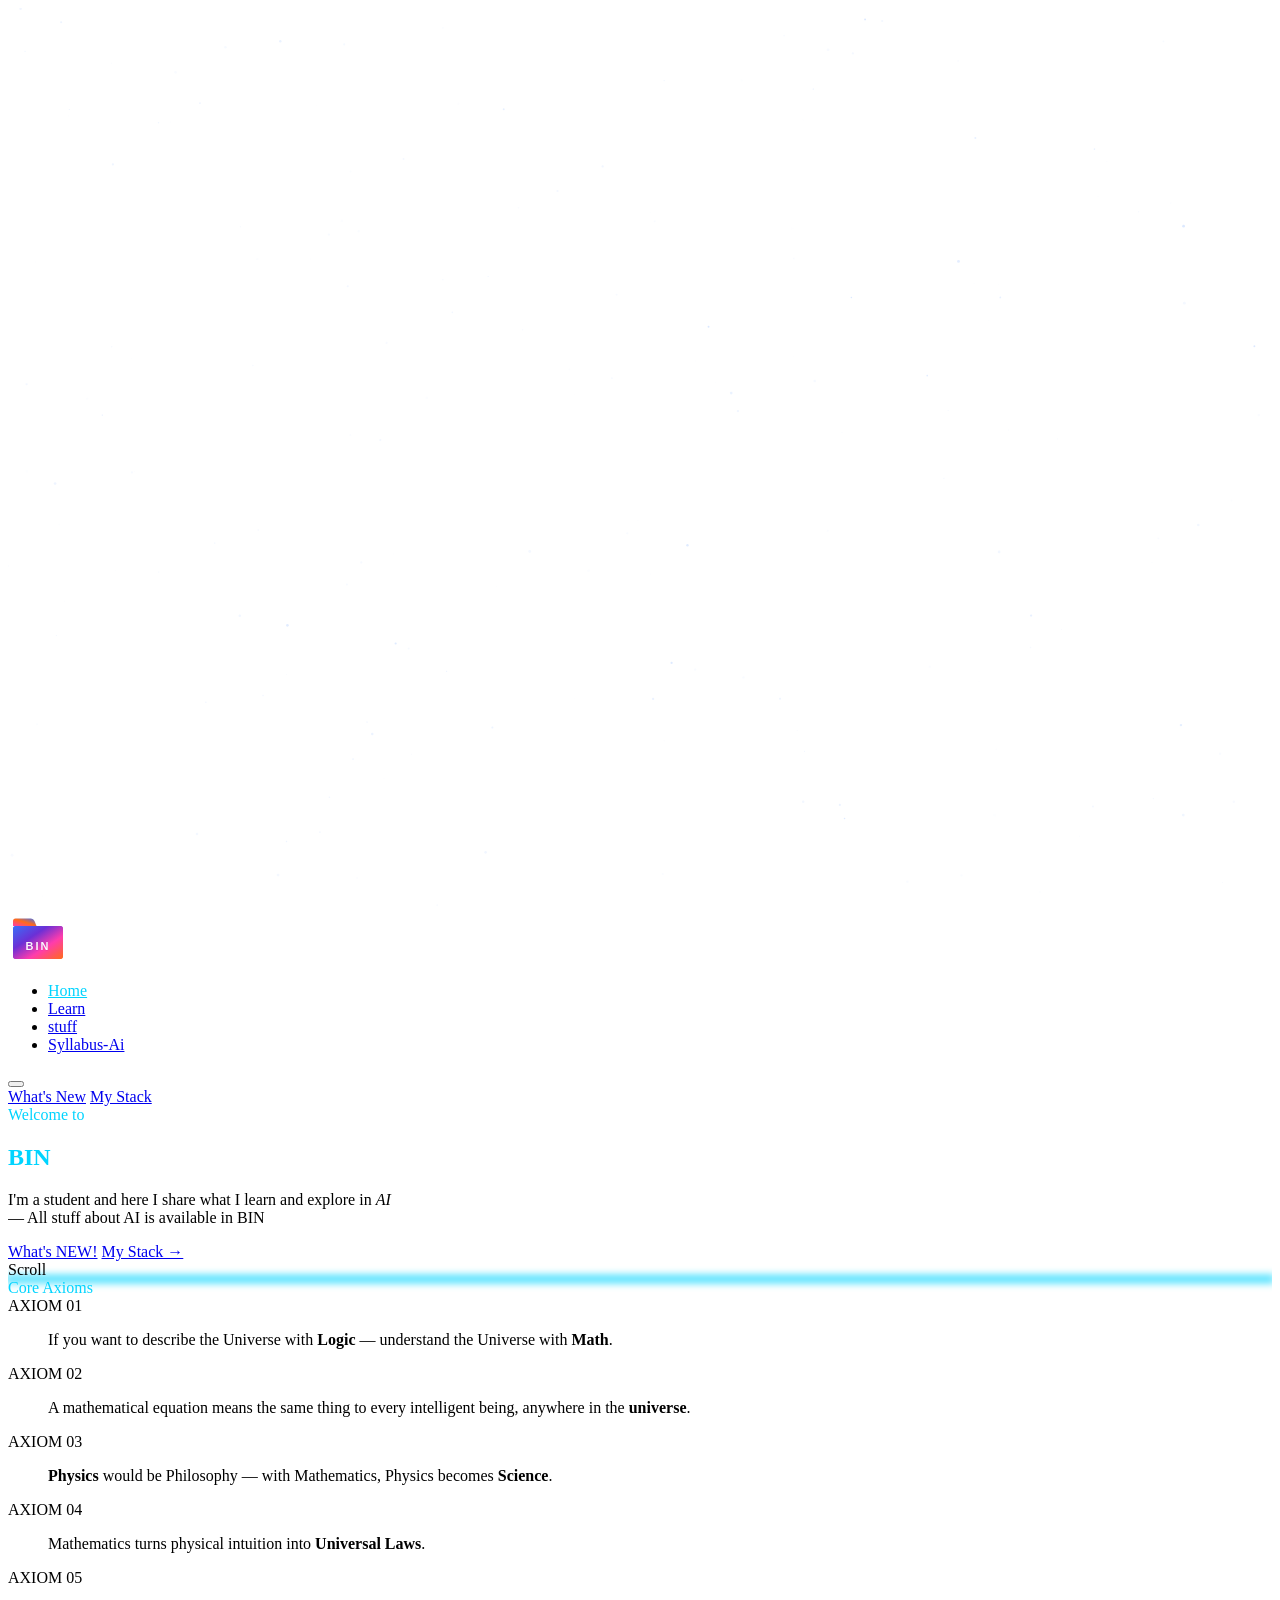
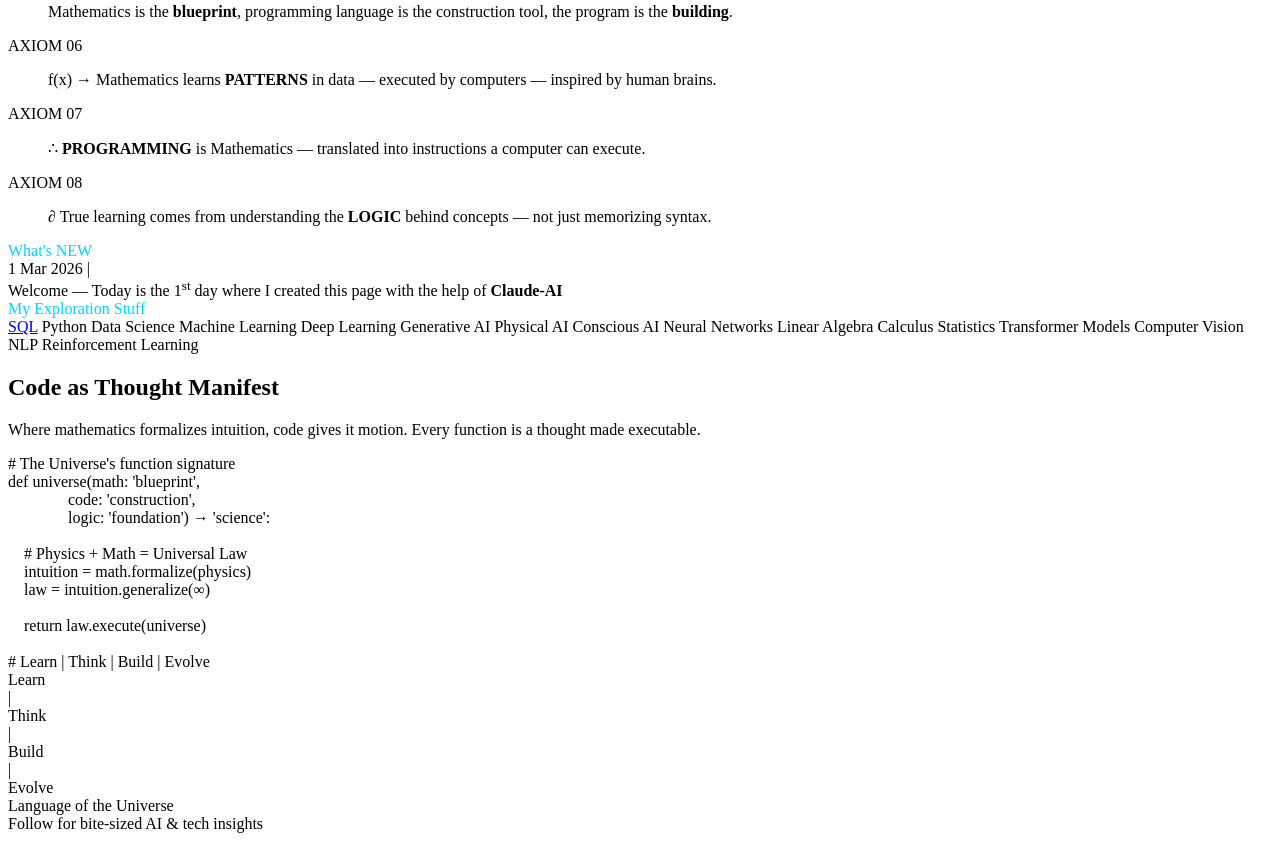
==== commit 276e7d57: "Update index.html" ====
--- a/index.html
+++ b/index.html
@@ -221,7 +221,7 @@
       <div class="section-label">My Exploration Stuff</div>
       <div class="tags-wrap">
         <span class="tag">
-          <a href="sqlintro.html">SQL</a>
+          <a href="sqlbasics.html">SQL</a>
         </span>
         <span class="tag">Python</span>
         <span class="tag">Data Science</span>
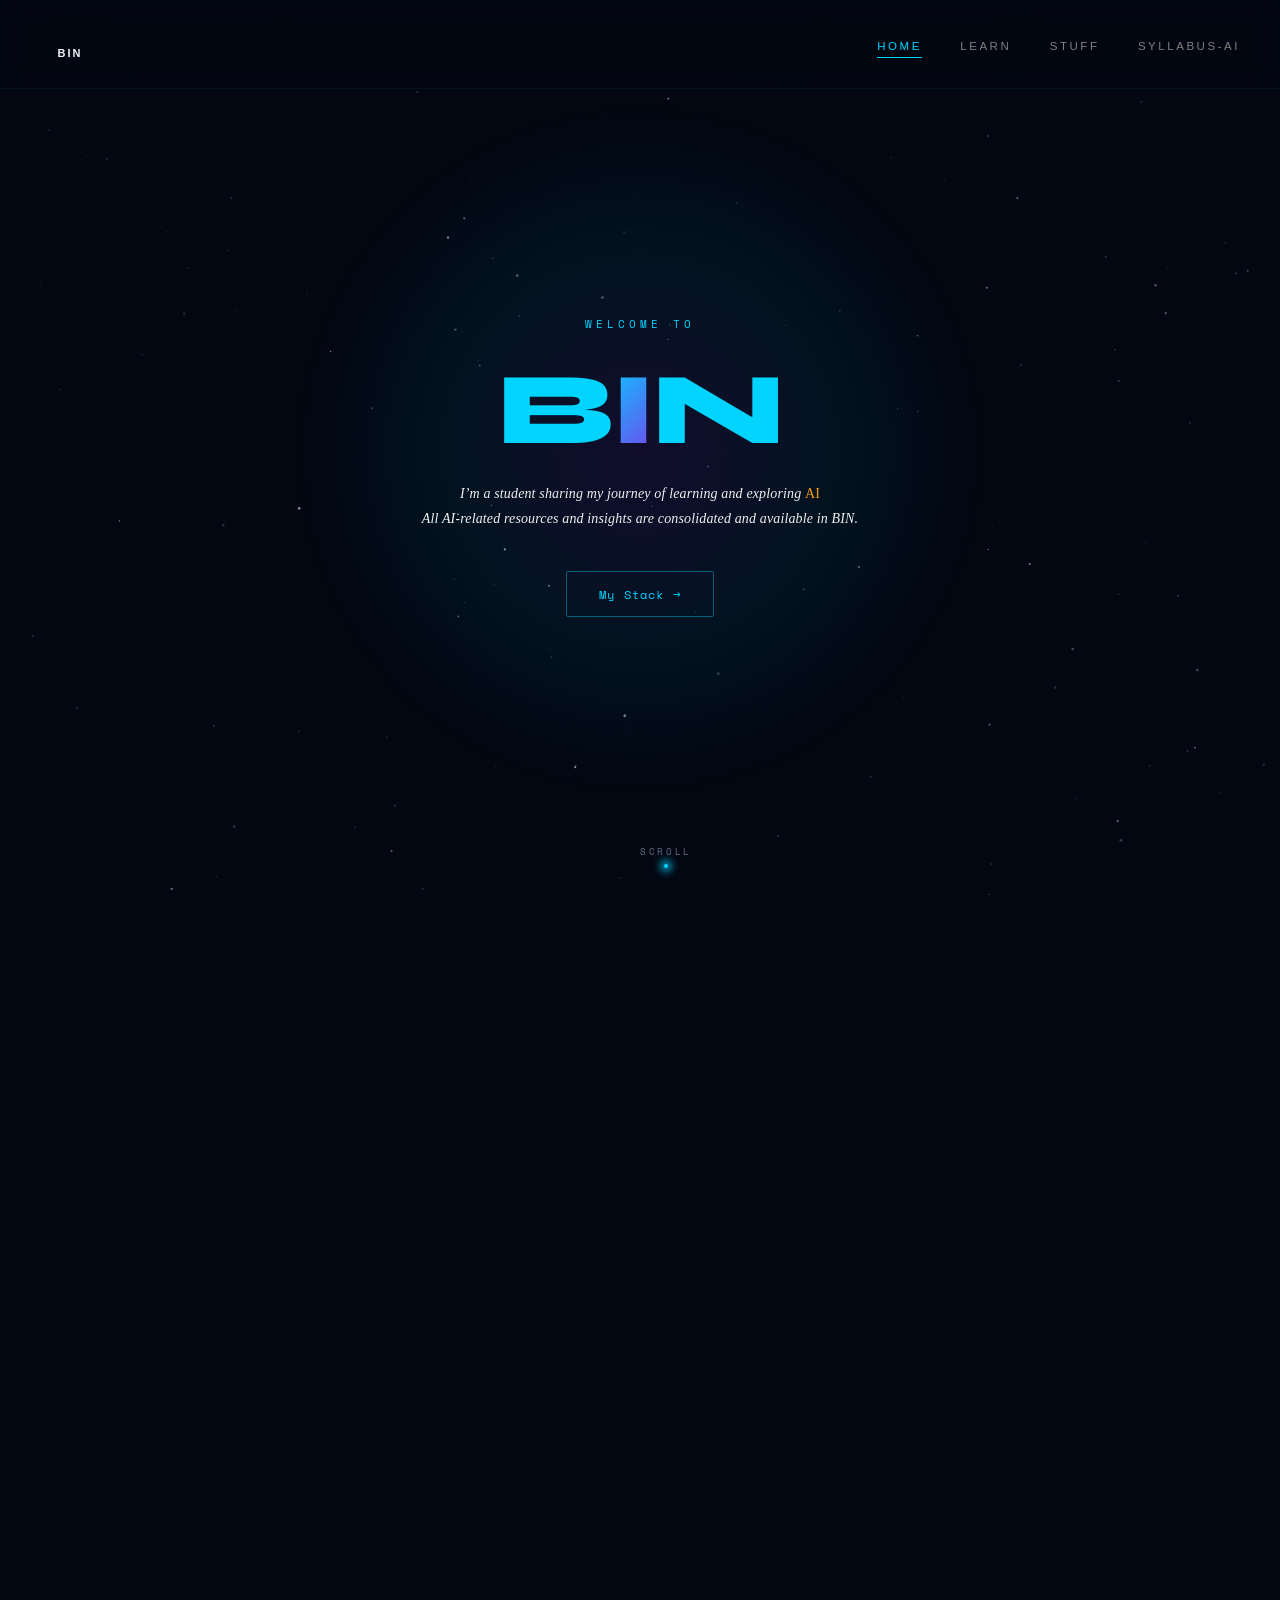
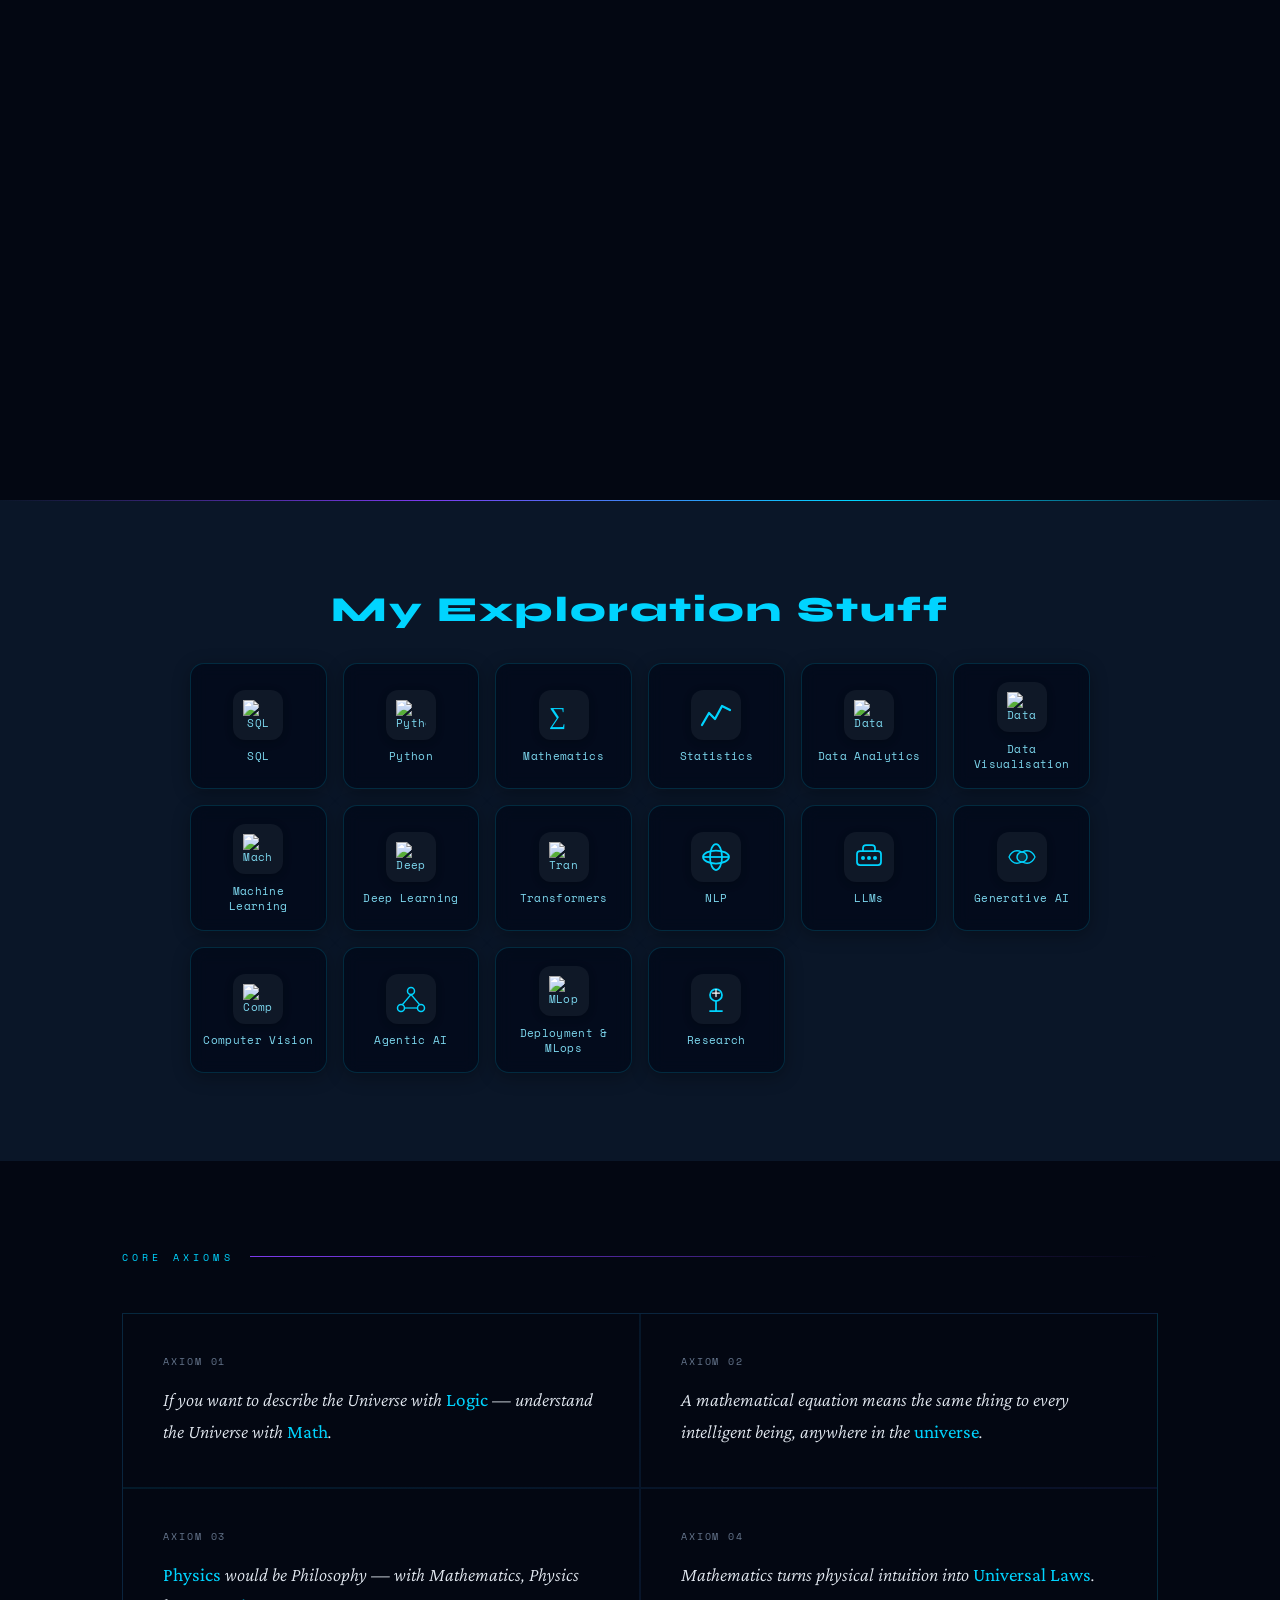
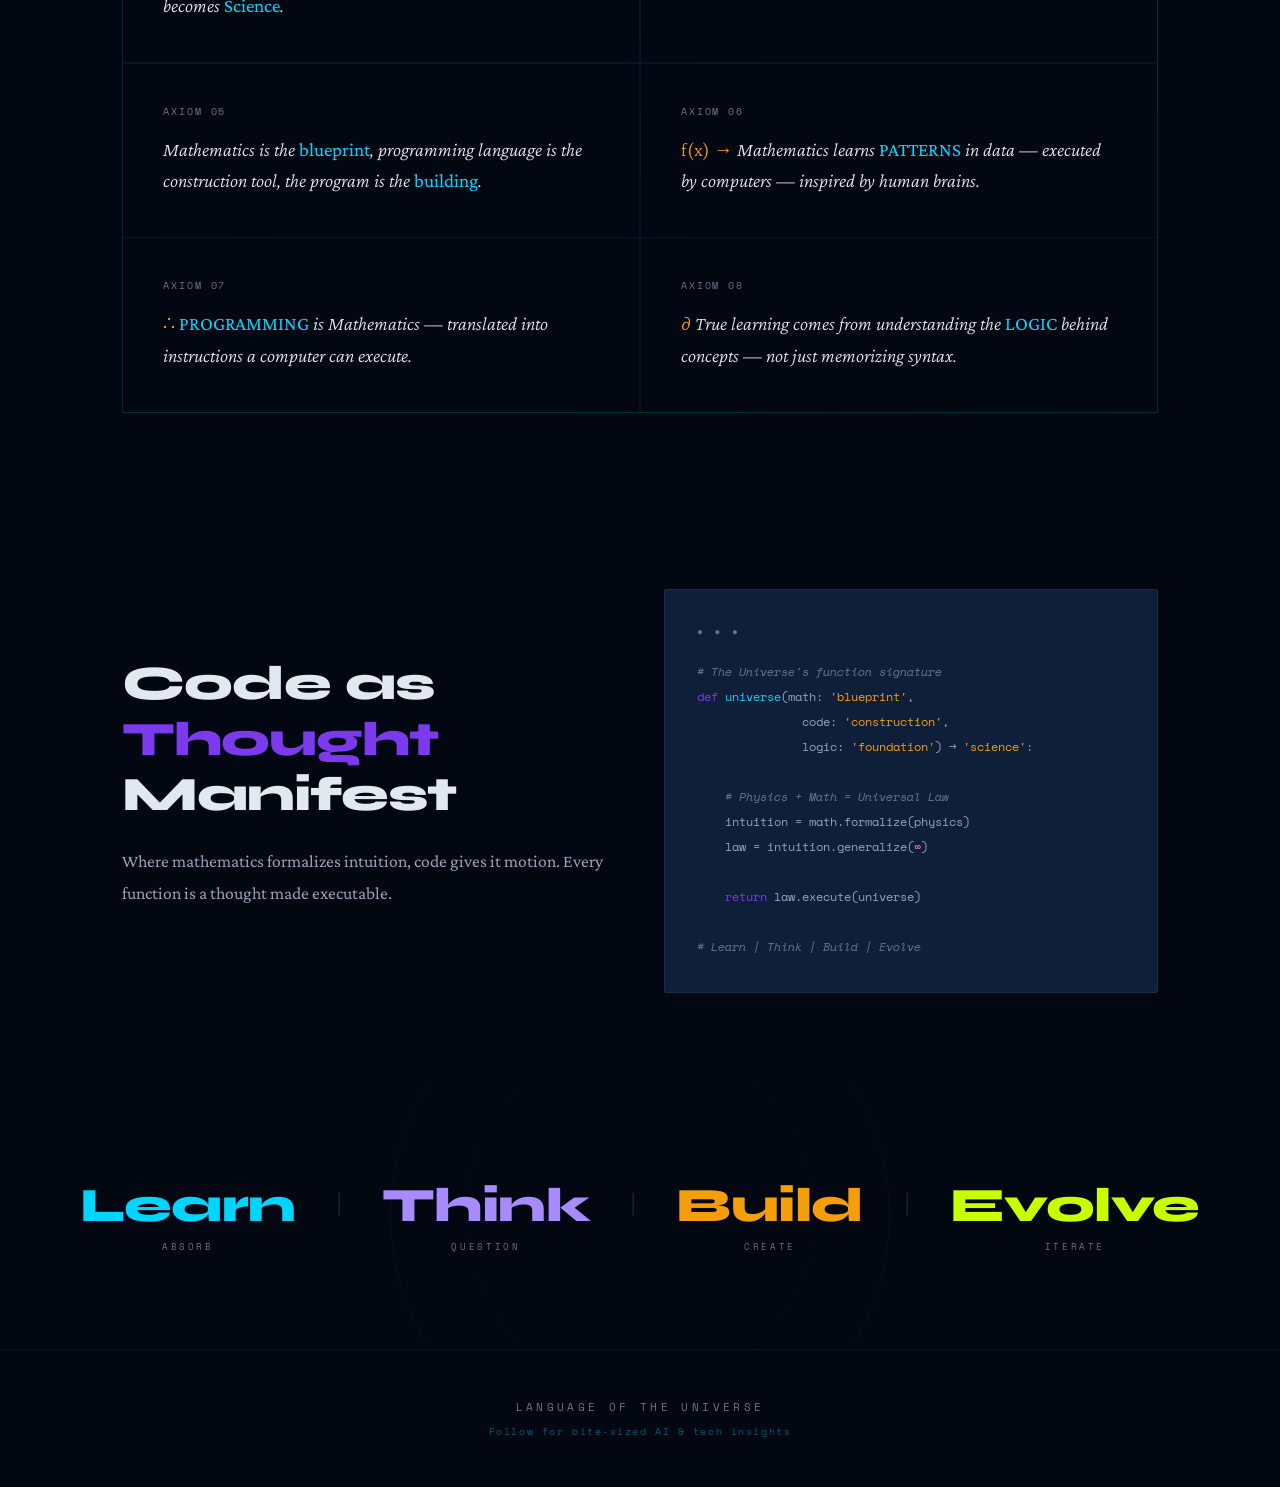
==== commit 2ce410de: "Update index.html" ====
--- a/index.html
+++ b/index.html
@@ -24,10 +24,14 @@
     overflow: visible !important;
   }
 
-  /* 1. Nav hover + active */
+  /* 1. Nav hover — white */
   .nav-links a:hover,
+  .nav-mobile a:hover {
+    color: #ffffff !important;
+  }
+
+  /* 1b. Nav active — blue */
   .nav-links a.active,
-  .nav-mobile a:hover,
   .nav-mobile a.active {
     color: #00d4ff !important;
   }
@@ -42,7 +46,6 @@
     color: #00d4ff !important;
   }
 
-  /* 4. Section labels — What's NEW & My Exploration Stuff */
   .section-label {
     color: #00d4ff !important;
   }
@@ -51,6 +54,104 @@
   .scroll-dot {
     background: #00d4ff !important;
     box-shadow: 0 0 8px 3px #00d4ff !important;
+  }
+
+
+
+  /* ── Axioms hidden until after hero ── */
+  .axioms-hidden {
+    opacity: 0;
+    pointer-events: none;
+    transition: opacity 0.6s ease;
+  }
+  .axioms-visible {
+    opacity: 1;
+    pointer-events: auto;
+  }
+
+  /* ── Hero chrome smooth fade ── */
+  .hero-chrome-wrap {
+    display: flex;
+    flex-direction: column;
+    align-items: center;
+    text-align: center;
+    width: 100%;
+    transition: opacity 0.9s cubic-bezier(0.4,0,0.2,1),
+                transform 0.9s cubic-bezier(0.4,0,0.2,1);
+    position: relative;
+    z-index: 2;
+  }
+  .hero-chrome-wrap.fade-out {
+    opacity: 0;
+    transform: translateY(-18px);
+    pointer-events: none;
+  }
+
+  /* ── Brain X Neurons phrase ── */
+  .bin-phrase {
+    position: absolute;
+    top: 50%;
+    left: 50%;
+    transform: translate(-50%, -50%) scale(0.7);
+    display: flex;
+    flex-direction: column;
+    align-items: center;
+    justify-content: center;
+    gap: 0.1em;
+    font-family: 'Syne', sans-serif;
+    font-weight: 800;
+    font-size: clamp(1.8rem, 4vw, 3rem);
+    color: #e0e0e0;
+    letter-spacing: -0.02em;
+    line-height: 1.15;
+    text-align: center;
+    opacity: 0;
+    z-index: 3;
+    /* No CSS transition — JS drives opacity & transform directly from scroll */
+    pointer-events: none;
+  }
+  .bin-static {
+    color: #ffffff;
+  }
+  .bin-word-wrap {
+    display: block;
+    overflow: hidden;
+    height: 1.25em;
+    position: relative;
+  }
+  .bin-word {
+    display: block;
+    color: #00d4ff;
+    position: relative;
+    animation: none;
+  }
+  .bin-word.slide-out-up {
+    animation: slideOutUp 0.35s cubic-bezier(0.4,0,0.2,1) forwards;
+  }
+  .bin-word.slide-in-down {
+    animation: slideInDown 0.35s cubic-bezier(0.4,0,0.2,1) forwards;
+  }
+  .bin-word.slide-out-down {
+    animation: slideOutDown 0.35s cubic-bezier(0.4,0,0.2,1) forwards;
+  }
+  .bin-word.slide-in-up {
+    animation: slideInUp 0.35s cubic-bezier(0.4,0,0.2,1) forwards;
+  }
+  @keyframes slideOutUp {
+    from { transform: translateY(0);      opacity: 1; }
+    to   { transform: translateY(-110%);  opacity: 0; }
+  }
+  @keyframes slideInDown {
+    from { transform: translateY(110%);   opacity: 0; }
+    to   { transform: translateY(0);      opacity: 1; }
+  }
+  @keyframes slideOutDown {
+    from { transform: translateY(0);      opacity: 1; }
+    to   { transform: translateY(110%);   opacity: 0; }
+  }
+  @keyframes slideInUp {
+    from { transform: translateY(-110%);  opacity: 0; }
+    to   { transform: translateY(0);      opacity: 1; }
   }
 </style>
 </head>
@@ -75,25 +176,82 @@
     <div class="sl-line"></div>
   </div>
   <!-- Folder SVG -->
-  <svg class="folder-svg" viewBox="0 0 120 100">
+  <svg class="folder-svg" id="folderSvg" viewBox="0 0 120 100">
     <defs>
-      <!-- Vibrant: electric blue → deep purple → hot pink → orange -->
-      <linearGradient id="paintBack" x1="0%" y1="0%" x2="100%" y2="100%">
-        <stop offset="0%"   stop-color="#3a6ff7"/>
-        <stop offset="40%"  stop-color="#6b30d6"/>
-        <stop offset="70%"  stop-color="#ff3cac"/>
-        <stop offset="100%" stop-color="#ff6b1a"/>
-      </linearGradient>
-      <linearGradient id="paintTab" x1="0%" y1="100%" x2="100%" y2="0%">
-        <stop offset="0%"   stop-color="#ff3cac"/>
-        <stop offset="50%"  stop-color="#ff6b1a"/>
-        <stop offset="100%" stop-color="#3a6ff7"/>
-      </linearGradient>
-      <linearGradient id="paintFront" x1="0%" y1="0%" x2="100%" y2="100%">
-        <stop offset="0%"   stop-color="#3a6ff7"/>
-        <stop offset="35%"  stop-color="#6b30d6"/>
-        <stop offset="65%"  stop-color="#ff3cac"/>
-        <stop offset="100%" stop-color="#ff6b1a"/>
+      <!-- Color 1: Cyan #00d4ff -->
+      <linearGradient id="paintBack1" x1="0%" y1="0%" x2="100%" y2="100%">
+        <stop offset="0%"   stop-color="#00d4ff"/>
+        <stop offset="40%"  stop-color="#0090cc"/>
+        <stop offset="70%"  stop-color="#00d4ff"/>
+        <stop offset="100%" stop-color="#005f8a"/>
+      </linearGradient>
+      <linearGradient id="paintTab1" x1="0%" y1="100%" x2="100%" y2="0%">
+        <stop offset="0%"   stop-color="#005f8a"/>
+        <stop offset="50%"  stop-color="#00b8e0"/>
+        <stop offset="100%" stop-color="#00d4ff"/>
+      </linearGradient>
+      <linearGradient id="paintFront1" x1="0%" y1="0%" x2="100%" y2="100%">
+        <stop offset="0%"   stop-color="#00d4ff"/>
+        <stop offset="35%"  stop-color="#0090cc"/>
+        <stop offset="65%"  stop-color="#00d4ff"/>
+        <stop offset="100%" stop-color="#005f8a"/>
+      </linearGradient>
+
+      <!-- Color 2: Purple #7c3aed -->
+      <linearGradient id="paintBack2" x1="0%" y1="0%" x2="100%" y2="100%">
+        <stop offset="0%"   stop-color="#7c3aed"/>
+        <stop offset="40%"  stop-color="#4a1fa8"/>
+        <stop offset="70%"  stop-color="#9b5cf6"/>
+        <stop offset="100%" stop-color="#3b0f80"/>
+      </linearGradient>
+      <linearGradient id="paintTab2" x1="0%" y1="100%" x2="100%" y2="0%">
+        <stop offset="0%"   stop-color="#3b0f80"/>
+        <stop offset="50%"  stop-color="#6b30d6"/>
+        <stop offset="100%" stop-color="#7c3aed"/>
+      </linearGradient>
+      <linearGradient id="paintFront2" x1="0%" y1="0%" x2="100%" y2="100%">
+        <stop offset="0%"   stop-color="#7c3aed"/>
+        <stop offset="35%"  stop-color="#4a1fa8"/>
+        <stop offset="65%"  stop-color="#9b5cf6"/>
+        <stop offset="100%" stop-color="#3b0f80"/>
+      </linearGradient>
+
+      <!-- Color 3: Amber #f59e0b -->
+      <linearGradient id="paintBack3" x1="0%" y1="0%" x2="100%" y2="100%">
+        <stop offset="0%"   stop-color="#f59e0b"/>
+        <stop offset="40%"  stop-color="#b36e00"/>
+        <stop offset="70%"  stop-color="#fbbf24"/>
+        <stop offset="100%" stop-color="#92400e"/>
+      </linearGradient>
+      <linearGradient id="paintTab3" x1="0%" y1="100%" x2="100%" y2="0%">
+        <stop offset="0%"   stop-color="#92400e"/>
+        <stop offset="50%"  stop-color="#d97706"/>
+        <stop offset="100%" stop-color="#f59e0b"/>
+      </linearGradient>
+      <linearGradient id="paintFront3" x1="0%" y1="0%" x2="100%" y2="100%">
+        <stop offset="0%"   stop-color="#f59e0b"/>
+        <stop offset="35%"  stop-color="#b36e00"/>
+        <stop offset="65%"  stop-color="#fbbf24"/>
+        <stop offset="100%" stop-color="#92400e"/>
+      </linearGradient>
+
+      <!-- Color 4: Lime #c8ff00 -->
+      <linearGradient id="paintBack4" x1="0%" y1="0%" x2="100%" y2="100%">
+        <stop offset="0%"   stop-color="#c8ff00"/>
+        <stop offset="40%"  stop-color="#8aaa00"/>
+        <stop offset="70%"  stop-color="#d4ff33"/>
+        <stop offset="100%" stop-color="#556600"/>
+      </linearGradient>
+      <linearGradient id="paintTab4" x1="0%" y1="100%" x2="100%" y2="0%">
+        <stop offset="0%"   stop-color="#556600"/>
+        <stop offset="50%"  stop-color="#a8d400"/>
+        <stop offset="100%" stop-color="#c8ff00"/>
+      </linearGradient>
+      <linearGradient id="paintFront4" x1="0%" y1="0%" x2="100%" y2="100%">
+        <stop offset="0%"   stop-color="#c8ff00"/>
+        <stop offset="35%"  stop-color="#8aaa00"/>
+        <stop offset="65%"  stop-color="#d4ff33"/>
+        <stop offset="100%" stop-color="#556600"/>
       </linearGradient>
     </defs>
     <rect class="folder-back" x="10" y="28" width="100" height="66" rx="6"/>
@@ -129,32 +287,297 @@
 
   <!-- MOBILE NAV MENU -->
   <div class="nav-mobile" id="navMobile">
-    <a href="#explore" onclick="closeMobileNav()">What's New</a>
     <a href="#stack" onclick="closeMobileNav()">My Stack</a>
   </div>
 
   <!-- HERO -->
-  <section class="hero">
-    <div class="eyebrow">Welcome to</div>
-    <h1 class="hero-title">
-      B<span class="gradient">I</span>N
-    </h1>
-    <p class="hero-sub">
-      I'm a student and here I share what I learn and explore in <em>AI</em><br>
-      — All stuff about AI is available in BIN
-    </p>
-    <div class="cta-bar">
-      <a href="#explore" class="btn btn-primary">What's NEW!</a>
-      <a href="#stack" class="btn btn-outline">My Stack →</a>
+  <div style="position: relative; height: 5300px;" id="heroWrap">
+    <section class="hero" id="heroSection" style="height:100vh; overflow:hidden;">
+      <!-- Chrome group: fades out as one unit -->
+      <div class="hero-chrome-wrap" id="heroChrome">
+        <div class="eyebrow" id="heroEyebrow">Welcome to</div>
+        <h1 class="hero-title" id="heroTitle">
+          B<span class="gradient">I</span>N
+        </h1>
+        <p class="hero-sub" id="heroSub">
+          I’m a student sharing my journey of learning and exploring <em>AI</em><br>
+          All AI-related resources and insights are consolidated and available in BIN.
+        </p>
+        <div class="cta-bar" id="heroCta">
+          <a href="#stack" class="btn btn-outline">My Stack →</a>
+        </div>
+      </div>
+      <!-- Scroll hint: anchored to hero bottom, outside chrome flow -->
+      <div class="scroll-hint" id="heroScrollHint">
+        <span>Scroll</span>
+        <div class="scroll-dot"></div>
+      </div>
+      <!-- Brain phrase: absolute overlay, always centered, never in flow -->
+      <div class="bin-phrase" id="binPhrase">
+        <span class="bin-static">Brain</span>
+      <span class="bin-word-wrap"><span class="bin-word" id="binWord" style="color:#00d4ff;">Integration</span></span>
+        <span class="bin-static">Neurons</span>
+      </div>
+    </section>
+  </div>
+
+  <!-- TOPICS / STACK -->
+  <div class="topics" id="stack">
+    <div class="topics-inner explore-wrap">
+
+      <div class="explore-title" id="exploreTitle">My Exploration Stuff</div>
+
+      <div class="explore-grid" id="exploreGrid">
+
+        <a class="explore-card" href="sqlbasics.html">
+          <div class="ec-icon"><img src="https://cdn.jsdelivr.net/gh/devicons/devicon@latest/icons/azuresqldatabase/azuresqldatabase-original.svg" alt="SQL"></div>
+          <span>SQL</span>
+        </a>
+
+        <div class="explore-card">
+          <div class="ec-icon"><img src="https://cdn.jsdelivr.net/gh/devicons/devicon@latest/icons/python/python-original.svg" alt="Python"></div>
+          <span>Python</span>
+        </div>
+
+        <div class="explore-card">
+          <div class="ec-icon">
+            <svg viewBox="0 0 64 64" fill="none" xmlns="http://www.w3.org/2000/svg" width="32" height="32">
+              <text x="2" y="50" font-size="48" fill="#00d4ff" font-family="Georgia,serif" font-style="italic">∑</text>
+            </svg>
+          </div>
+          <span>Mathematics</span>
+        </div>
+
+        <div class="explore-card">
+          <div class="ec-icon">
+            <svg viewBox="0 0 64 64" fill="none" xmlns="http://www.w3.org/2000/svg" width="32" height="32">
+              <polyline points="4,52 18,28 30,40 44,14 60,22" stroke="#00d4ff" stroke-width="4.5" fill="none" stroke-linecap="round" stroke-linejoin="round"/>
+            </svg>
+          </div>
+          <span>Statistics</span>
+        </div>
+
+        <div class="explore-card">
+          <div class="ec-icon"><img src="https://cdn.jsdelivr.net/gh/devicons/devicon@latest/icons/anaconda/anaconda-original.svg" alt="Data Analytics"></div>
+          <span>Data Analytics</span>
+        </div>
+
+        <div class="explore-card">
+          <div class="ec-icon"><img src="https://cdn.jsdelivr.net/gh/devicons/devicon@latest/icons/matplotlib/matplotlib-original.svg" alt="Data Visualisation"></div>
+          <span>Data Visualisation</span>
+        </div>
+
+        <div class="explore-card">
+          <div class="ec-icon"><img src="https://cdn.jsdelivr.net/gh/devicons/devicon@latest/icons/scikitlearn/scikitlearn-original.svg" alt="Machine Learning"></div>
+          <span>Machine Learning</span>
+        </div>
+
+        <div class="explore-card">
+          <div class="ec-icon"><img src="https://cdn.jsdelivr.net/gh/devicons/devicon@latest/icons/tensorflow/tensorflow-original.svg" alt="Deep Learning"></div>
+          <span>Deep Learning</span>
+        </div>
+
+        <div class="explore-card">
+          <div class="ec-icon"><img src="https://cdn.jsdelivr.net/gh/devicons/devicon@latest/icons/pytorch/pytorch-original.svg" alt="Transformers"></div>
+          <span>Transformers</span>
+        </div>
+
+        <div class="explore-card">
+          <div class="ec-icon">
+            <svg viewBox="0 0 64 64" fill="none" xmlns="http://www.w3.org/2000/svg" width="32" height="32">
+              <ellipse cx="32" cy="32" rx="26" ry="13" stroke="#00d4ff" stroke-width="3.5"/>
+              <line x1="6" y1="32" x2="58" y2="32" stroke="#00d4ff" stroke-width="3.5"/>
+              <ellipse cx="32" cy="32" rx="12" ry="26" stroke="#00d4ff" stroke-width="3.5"/>
+            </svg>
+          </div>
+          <span>NLP</span>
+        </div>
+
+        <div class="explore-card">
+          <div class="ec-icon">
+            <svg viewBox="0 0 64 64" fill="none" xmlns="http://www.w3.org/2000/svg" width="32" height="32">
+              <rect x="8" y="20" width="48" height="28" rx="6" stroke="#00d4ff" stroke-width="3.5"/>
+              <circle cx="20" cy="34" r="4" fill="#00d4ff"/>
+              <circle cx="32" cy="34" r="4" fill="#00d4ff"/>
+              <circle cx="44" cy="34" r="4" fill="#00d4ff"/>
+              <path d="M20 20V14Q20 8 26 8H38Q44 8 44 14V20" stroke="#00d4ff" stroke-width="3.5" fill="none"/>
+            </svg>
+          </div>
+          <span>LLMs</span>
+        </div>
+
+        <div class="explore-card">
+          <div class="ec-icon">
+            <svg viewBox="0 0 64 64" fill="none" xmlns="http://www.w3.org/2000/svg" width="32" height="32">
+              <circle cx="32" cy="32" r="10" fill="#00d4ff" opacity="0.15"/>
+              <circle cx="32" cy="32" r="10" stroke="#00d4ff" stroke-width="3"/>
+              <path d="M32 22Q50 14 58 32Q50 50 32 42Q14 50 6 32Q14 14 32 22Z" stroke="#00d4ff" stroke-width="2.5" fill="none"/>
+            </svg>
+          </div>
+          <span>Generative AI</span>
+        </div>
+
+        <div class="explore-card">
+          <div class="ec-icon"><img src="https://cdn.jsdelivr.net/gh/devicons/devicon@latest/icons/opencv/opencv-original.svg" alt="Computer Vision"></div>
+          <span>Computer Vision</span>
+        </div>
+
+        <div class="explore-card">
+          <div class="ec-icon">
+            <svg viewBox="0 0 64 64" fill="none" xmlns="http://www.w3.org/2000/svg" width="32" height="32">
+              <circle cx="32" cy="16" r="7" stroke="#00d4ff" stroke-width="3"/>
+              <circle cx="12" cy="50" r="7" stroke="#00d4ff" stroke-width="3"/>
+              <circle cx="52" cy="50" r="7" stroke="#00d4ff" stroke-width="3"/>
+              <line x1="32" y1="23" x2="15" y2="43" stroke="#00d4ff" stroke-width="2.5"/>
+              <line x1="32" y1="23" x2="49" y2="43" stroke="#00d4ff" stroke-width="2.5"/>
+              <line x1="19" y1="50" x2="45" y2="50" stroke="#00d4ff" stroke-width="2.5"/>
+            </svg>
+          </div>
+          <span>Agentic AI</span>
+        </div>
+
+        <div class="explore-card">
+          <div class="ec-icon"><img src="https://cdn.jsdelivr.net/gh/devicons/devicon@latest/icons/docker/docker-original.svg" alt="MLops"></div>
+          <span>Deployment &amp; MLops</span>
+        </div>
+
+        <div class="explore-card">
+          <div class="ec-icon">
+            <svg viewBox="0 0 64 64" fill="none" xmlns="http://www.w3.org/2000/svg" width="32" height="32">
+              <circle cx="32" cy="24" r="12" stroke="#00d4ff" stroke-width="3.5"/>
+              <line x1="20" y1="56" x2="44" y2="56" stroke="#00d4ff" stroke-width="3.5" stroke-linecap="round"/>
+              <line x1="32" y1="36" x2="32" y2="56" stroke="#00d4ff" stroke-width="3.5" stroke-linecap="round"/>
+              <line x1="25" y1="20" x2="39" y2="20" stroke="#fff" stroke-width="2.5" stroke-linecap="round"/>
+              <line x1="32" y1="13" x2="32" y2="27" stroke="#fff" stroke-width="2.5" stroke-linecap="round"/>
+            </svg>
+          </div>
+          <span>Research</span>
+        </div>
+
+      </div>
     </div>
-    <div class="scroll-hint">
-      <span>Scroll</span>
-      <div class="scroll-dot"></div>
-    </div>
-  </section>
+  </div>
+
+  <style>
+    .explore-wrap {
+      display: flex;
+      flex-direction: column;
+      align-items: center;
+    }
+
+    /* Title — fades up and out when grid enters view */
+    .explore-title {
+      font-family: 'Syne', sans-serif;
+      font-size: clamp(1.5rem, 3.5vw, 2.2rem);
+      font-weight: 800;
+      color: #00d4ff;
+      letter-spacing: 0.06em;
+      text-align: center;
+      margin-bottom: 2rem;
+      transition: opacity 0.5s ease, transform 0.5s ease;
+    }
+    .explore-title.hide {
+      opacity: 0;
+      transform: translateY(-14px);
+      pointer-events: none;
+    }
+
+    /* Grid */
+    .explore-grid {
+      display: grid;
+      grid-template-columns: repeat(auto-fill, minmax(128px, 1fr));
+      gap: 1rem;
+      width: 100%;
+      max-width: 900px;
+    }
+
+    /* Card */
+    .explore-card {
+      display: flex;
+      flex-direction: column;
+      align-items: center;
+      justify-content: center;
+      gap: 0.6rem;
+      padding: 1.15rem 0.6rem 1rem;
+      border-radius: 14px;
+      background: rgba(0, 8, 24, 0.70);
+      border: 1.5px solid rgba(0, 212, 255, 0.16);
+      color: #7dd8ef;
+      font-family: 'Space Mono', monospace;
+      font-size: 0.67rem;
+      letter-spacing: 0.03em;
+      text-align: center;
+      line-height: 1.4;
+      text-decoration: none;
+      cursor: default;
+      backdrop-filter: blur(8px);
+      box-shadow: 0 4px 18px rgba(0,0,0,0.30);
+      /* reveal start state */
+      opacity: 0;
+      transform: scale(0.80);
+      transition: opacity 0.42s ease, transform 0.42s cubic-bezier(0.34,1.56,0.64,1),
+                  border-color 0.28s, box-shadow 0.28s, background 0.28s, color 0.28s;
+    }
+    .explore-card.revealed {
+      opacity: 1;
+      transform: scale(1);
+    }
+    a.explore-card { cursor: pointer; }
+    .explore-card:hover {
+      background: rgba(0, 212, 255, 0.09);
+      border-color: #00d4ff;
+      box-shadow: 0 0 20px rgba(0,212,255,0.42), 0 0 48px rgba(0,212,255,0.10);
+      color: #ffffff;
+      transform: scale(1.07) translateY(-3px);
+    }
+
+    /* Icon box */
+    .ec-icon {
+      width: 50px;
+      height: 50px;
+      display: flex;
+      align-items: center;
+      justify-content: center;
+      border-radius: 12px;
+      background: rgba(255,255,255,0.05);
+      box-shadow: 0 2px 8px rgba(0,0,0,0.22);
+      transition: transform 0.32s ease, box-shadow 0.32s ease;
+    }
+    .explore-card:hover .ec-icon {
+      transform: rotate(7deg) scale(1.14);
+      box-shadow: 0 6px 18px rgba(0,212,255,0.20);
+    }
+    .ec-icon img {
+      width: 30px;
+      height: 30px;
+      object-fit: contain;
+    }
+  </style>
+
+  <script>
+  (function () {
+    const title = document.getElementById('exploreTitle');
+    const grid  = document.getElementById('exploreGrid');
+    const cards = Array.from(grid.querySelectorAll('.explore-card'));
+
+    const obs = new IntersectionObserver((entries) => {
+      entries.forEach(entry => {
+        if (entry.isIntersecting) {
+          title.classList.add('hide');
+          cards.forEach((card, i) => {
+            setTimeout(() => card.classList.add('revealed'), i * 52);
+          });
+          obs.disconnect();
+        }
+      });
+    }, { threshold: 0.15 });
+
+    obs.observe(grid);
+  })();
+  </script>
 
   <!-- AXIOMS -->
-  <section class="section">
+  <section class="section axioms-hidden" id="axiomsSection">
     <div class="section-label">Core Axioms</div>
     <div class="axioms-grid">
       <div class="axiom">
@@ -200,47 +623,6 @@
       </div>
     </div>
   </section>
-
-  <!-- EQUATION STACK / WHAT'S NEW -->
-  <section class="section" id="explore">
-    <div class="section-label">What's NEW</div>
-    <div class="equation-stack">
-      <div class="eq-line">
-        <span class="eq-arrow">1 Mar 2026</span>
-        <span class="eq-divider">|</span>
-        <div class="eq-text">
-          Welcome — Today is the 1<sup>st</sup> day where I created this page with the help of <strong>Claude-AI</strong>
-        </div>
-      </div>
-    </div>
-  </section>
-
-  <!-- TOPICS / STACK -->
-  <div class="topics" id="stack">
-    <div class="topics-inner">
-      <div class="section-label">My Exploration Stuff</div>
-      <div class="tags-wrap">
-        <span class="tag">
-          <a href="sqlbasics.html">SQL</a>
-        </span>
-        <span class="tag">Python</span>
-        <span class="tag">Data Science</span>
-        <span class="tag">Machine Learning</span>
-        <span class="tag">Deep Learning</span>
-        <span class="tag">Generative AI</span>
-        <span class="tag">Physical AI</span>
-        <span class="tag-soon">Conscious AI</span>
-        <span class="tag-soon">Neural Networks</span>
-        <span class="tag-soon">Linear Algebra</span>
-        <span class="tag-soon">Calculus</span>
-        <span class="tag-soon">Statistics</span>
-        <span class="tag-soon">Transformer Models</span>
-        <span class="tag-soon">Computer Vision</span>
-        <span class="tag-soon">NLP</span>
-        <span class="tag-soon">Reinforcement Learning</span>
-      </div>
-    </div>
-  </div>
 
   <!-- PHILOSOPHY -->
   <section class="philosophy">
@@ -273,7 +655,7 @@
       <div class="separator">|</div>
       <div class="mantra-word" data-label="create">Build</div>
       <div class="separator">|</div>
-      <div class="mantra-word" data-label="iterate">Evolve</div>
+      <div class="mantra-word" data-label="iterate" style="color:#c8ff00;">Evolve</div>
     </div>
   </section>
 
@@ -382,6 +764,204 @@
 
   wrap.addEventListener('mouseleave', () => closeFolder());
 
+
+  /* ---- HERO FIXED → RELEASE AT 5200px ---- */
+  (function () {
+    const hero          = document.getElementById('heroSection');
+    const binPhrase     = document.getElementById('binPhrase');
+    const binWordEl     = document.getElementById('binWord');
+    const axiomsSection = document.getElementById('axiomsSection');
+    const THRESHOLD     = 5200;
+
+    const chromeWrap = document.getElementById('heroChrome');
+    const scrollHint = document.getElementById('heroScrollHint');
+
+    const words = [
+      { text: 'Integration', color: '#00d4ff' },
+      { text: 'Inference',   color: '#7c3aed' },
+      { text: 'Interconnect',color: '#f59e0b' },
+      { text: 'Impulse',     color: '#c8ff00' }
+    ];
+
+    const stages = [
+      { min: 0,    max: 399  },
+      { min: 400,  max: 1399 },
+      { min: 1400, max: 2399 },
+      { min: 2400, max: 3399 },
+      { min: 3400, max: Infinity }
+    ];
+
+    /* Wider crossfade zone: 350px → 600px for reliability at any speed */
+    const FADE_START = 350;
+    const FADE_END   = 600;
+
+    const PHRASE_FADE_START = 4400;
+    const PHRASE_FADE_END   = 4650;
+
+    let currentStage   = 0;
+    let animating      = false;
+    let rafPending     = false;
+
+    function getStageIndex(sy) {
+      return stages.findIndex(s => sy >= s.min && sy <= s.max);
+    }
+
+    /* ── Force-set word instantly (no animation) ── */
+    function setWordImmediate(wordIdx) {
+      binWordEl.classList.remove(
+        'slide-out-up', 'slide-out-down', 'slide-in-down', 'slide-in-up'
+      );
+      animating = false;
+      if (wordIdx >= 0 && wordIdx < words.length) {
+        binWordEl.textContent = words[wordIdx].text;
+        binWordEl.style.color = words[wordIdx].color;
+      }
+    }
+
+    /* ── Animated word swap — skips animation if already animating (fast scroll) ── */
+    function animateWord(wordIdx, direction) {
+      if (!binWordEl || wordIdx < 0 || wordIdx >= words.length) return;
+      const w = words[wordIdx];
+
+      /* Fast scroll: skip animation, snap immediately */
+      if (animating) {
+        setWordImmediate(wordIdx);
+        return;
+      }
+
+      animating = true;
+      const outClass = direction === 'forward' ? 'slide-out-up'  : 'slide-out-down';
+      const inClass  = direction === 'forward' ? 'slide-in-down' : 'slide-in-up';
+
+      binWordEl.classList.add(outClass);
+      setTimeout(() => {
+        binWordEl.textContent = w.text;
+        binWordEl.style.color = w.color;
+        binWordEl.classList.remove(outClass);
+        binWordEl.classList.add(inClass);
+        binWordEl.addEventListener('animationend', () => {
+          binWordEl.classList.remove(inClass);
+          animating = false;
+        }, { once: true });
+      }, 340);
+    }
+
+    /* ── Single source of truth: compute phrase opacity directly from scroll ── */
+    function getPhraseOpacity(sy) {
+      if (sy < FADE_START) return 0;
+      if (sy <= FADE_END)  return (sy - FADE_START) / (FADE_END - FADE_START);
+      if (sy < PHRASE_FADE_START) return 1;
+      if (sy < PHRASE_FADE_END)   return 1 - (sy - PHRASE_FADE_START) / (PHRASE_FADE_END - PHRASE_FADE_START);
+      return 0;
+    }
+
+    /* ── Apply phrase state purely via inline styles — no CSS class transitions ── */
+    function applyPhrase(sy) {
+      const op = getPhraseOpacity(sy);
+      const scale = sy < FADE_END
+        ? 0.7 + 0.3 * Math.min(1, (sy - FADE_START) / (FADE_END - FADE_START))
+        : 1;
+      binPhrase.style.transition = 'none';
+      binPhrase.style.opacity    = String(Math.max(0, op));
+      binPhrase.style.transform  = `translate(-50%, -50%) scale(${scale})`;
+      /* keep pointer-events off when invisible */
+      binPhrase.style.pointerEvents = op > 0 ? 'auto' : 'none';
+    }
+
+    function onScroll() {
+      const sy  = window.scrollY;
+      const idx = getStageIndex(sy);
+
+      /* ── Chrome crossfade (purely inline, no CSS class transitions) ── */
+      if (sy < FADE_START) {
+        chromeWrap.style.transition  = 'none';
+        chromeWrap.style.opacity     = '1';
+        chromeWrap.style.transform   = 'translateY(0)';
+        chromeWrap.style.pointerEvents = '';
+        chromeWrap.classList.remove('fade-out');
+        if (scrollHint) { scrollHint.style.transition = 'none'; scrollHint.style.opacity = '1'; scrollHint.style.pointerEvents = ''; }
+
+      } else if (sy <= FADE_END) {
+        const t = (sy - FADE_START) / (FADE_END - FADE_START);
+        chromeWrap.style.transition  = 'none';
+        chromeWrap.style.opacity     = String(1 - t);
+        chromeWrap.style.transform   = `translateY(${-18 * t}px)`;
+        chromeWrap.style.pointerEvents = t > 0.5 ? 'none' : '';
+        if (scrollHint) { scrollHint.style.transition = 'none'; scrollHint.style.opacity = String(1 - t); }
+
+      } else {
+        chromeWrap.style.transition  = 'none';
+        chromeWrap.style.opacity     = '0';
+        chromeWrap.style.transform   = 'translateY(-18px)';
+        chromeWrap.style.pointerEvents = 'none';
+        chromeWrap.classList.add('fade-out');
+        if (scrollHint) { scrollHint.style.transition = 'none'; scrollHint.style.opacity = '0'; scrollHint.style.pointerEvents = 'none'; }
+      }
+
+      /* ── Phrase: always driven by scroll position, never by CSS transition ── */
+      applyPhrase(sy);
+
+      /* ── Word swap on stage change ── */
+      if (idx !== -1 && idx !== currentStage) {
+        const dir = idx > currentStage ? 'forward' : 'backward';
+        if (idx >= 1) {
+          /* If jumped multiple stages at once, snap immediately */
+          if (Math.abs(idx - currentStage) > 1) {
+            setWordImmediate(idx - 1);
+          } else {
+            animateWord(idx - 1, dir);
+          }
+        } else {
+          /* Scrolled back to stage 0 — reset to first word */
+          setWordImmediate(0);
+        }
+        currentStage = idx;
+      }
+
+      /* ── Axioms ── */
+      if (sy >= 4750) {
+        axiomsSection.classList.remove('axioms-hidden');
+        axiomsSection.classList.add('axioms-visible');
+      } else {
+        axiomsSection.classList.remove('axioms-visible');
+        axiomsSection.classList.add('axioms-hidden');
+      }
+
+      /* ── Fixed / release ── */
+      if (sy < THRESHOLD) {
+        hero.style.position = 'fixed';
+        hero.style.top      = '0';
+        hero.style.left     = '0';
+        hero.style.width    = '100%';
+      } else {
+        hero.style.position = 'absolute';
+        hero.style.top      = THRESHOLD + 'px';
+        hero.style.left     = '0';
+        hero.style.width    = '100%';
+      }
+    }
+
+    /* ── rAF debounce: one paint per frame max ── */
+    function onScrollRaw() {
+      if (!rafPending) {
+        rafPending = true;
+        requestAnimationFrame(() => {
+          onScroll();
+          rafPending = false;
+        });
+      }
+    }
+
+    /* Set initial state */
+    hero.style.position = 'fixed';
+    hero.style.top      = '0';
+    hero.style.left     = '0';
+    hero.style.width    = '100%';
+    applyPhrase(0);
+
+    window.addEventListener('scroll', onScrollRaw, { passive: true });
+  })();
+
   /* ---- NAV ACTIVE LINK ---- */
   const allNavLinks = document.querySelectorAll('.nav-links a, .nav-mobile a');
   allNavLinks.forEach(a => a.addEventListener('click', function () {
@@ -389,6 +969,35 @@
     document.querySelectorAll(`a[href="${this.getAttribute('href')}"]`)
       .forEach(l => l.classList.add('active'));
   }));
+
+  /* ---- FOLDER LOGO COLOR CYCLE (every 10s) ---- */
+  (function () {
+    const colors = [1, 2, 3, 4];
+    let current = 0;
+
+    const back  = document.querySelector('.folder-back');
+    const tab   = document.querySelector('.folder-tab');
+    const front = document.querySelector('.folder-front');
+
+    function applyColor(idx) {
+      const n = colors[idx];
+      back.style.transition  = 'fill 1.2s ease';
+      tab.style.transition   = 'fill 1.2s ease';
+      front.style.transition = 'fill 1.2s ease';
+      back.setAttribute('fill',  `url(#paintBack${n})`);
+      tab.setAttribute('fill',   `url(#paintTab${n})`);
+      front.setAttribute('fill', `url(#paintFront${n})`);
+    }
+
+    // Apply initial color
+    applyColor(current);
+
+    setInterval(() => {
+      current = (current + 1) % colors.length;
+      applyColor(current);
+    }, 10000);
+  })();
+
 </script>
 </body>
 </html>
--- a/index.css
+++ b/index.css
@@ -0,0 +1,827 @@
+/* ========================
+     CSS VARIABLES
+  ======================== */
+  :root {
+    --bg: #030712;
+    --bg2: #060e1e;
+    --surface: #0a1628;
+    --surface2: #0f1f3a;
+    --accent: #00d4ff;
+    --accent2: #7c3aed;
+    --accent3: #f59e0b;
+    --text: #e2e8f0;
+    --muted: #64748b;
+    --glow: 0 0 40px rgba(0, 212, 255, 0.15);
+
+    /* Responsive spacing tokens */
+    --section-pad-y: 5rem;
+    --section-pad-x: 2rem;
+    --hero-pad: 4rem 2rem;
+    --max-width: 1100px;
+  }
+
+  *, *::before, *::after { box-sizing: border-box; margin: 0; padding: 0; }
+
+  html { scroll-behavior: smooth; }
+
+  body {
+    background: var(--bg);
+    color: var(--text);
+    font-family: 'Syne', sans-serif;
+    overflow-x: hidden;
+    min-height: 100vh;
+  }
+
+  /* ========================
+     STAR CANVAS
+  ======================== */
+  #stars {
+    position: fixed;
+    top: 0; left: 0;
+    width: 100%; height: 100%;
+    z-index: 0;
+    pointer-events: none;
+  }
+
+  .page {
+    position: relative;
+    z-index: 1;
+  }
+
+  /* ========================
+     NAV (responsive)
+  ======================== */
+  .nav {
+    position: fixed;
+    top: 0; left: 0; right: 0;
+    z-index: 100;
+    display: flex;
+    align-items: center;
+    justify-content: space-between;
+    padding: 1.2rem 2.5rem;
+    background: rgba(3, 7, 18, 0.85);
+    backdrop-filter: blur(12px);
+    border-bottom: 1px solid rgba(0, 212, 255, 0.06);
+  }
+
+  .nav-brand {
+    font-family: 'Space Mono', monospace;
+    font-size: 1rem;
+    font-weight: 700;
+    letter-spacing: 0.15em;
+    color: var(--accent);
+    text-decoration: none;
+  }
+
+  .nav-links {
+    display: flex;
+    align-items: center;
+    gap: clamp(1rem, 3vw, 2.5rem);
+    list-style: none;
+  }
+
+  .nav-links a {
+  font-family: 'Manrope', sans-serif;
+  font-size: 0.72rem;
+  font-weight: 500;
+  letter-spacing: 0.22em;
+  text-transform: uppercase;
+  color: grey;
+  text-decoration: none;
+  position: relative;
+  padding: 4px 0;
+  transition: color 0.25s;
+}
+.nav-links a::after {
+  content: '';
+  position: absolute;
+  bottom: -2px; left: 0;
+  width: 0; height: 1px;
+  background: var(--accent);
+  transition: width 0.3s cubic-bezier(.4,0,.2,1);
+}
+.nav-links a:hover { color: var(--text-muted); }
+.nav-links a:hover::after,
+.nav-links a.active::after { width: 100%; }
+.nav-links a.active { color: var(--accent); }
+
+
+  /* Mobile hamburger */
+  .nav-toggle {
+    display: none;
+    flex-direction: column;
+    gap: 5px;
+    cursor: pointer;
+    padding: 4px;
+    background: none;
+    border: none;
+  }
+
+  .nav-toggle span {
+    display: block;
+    width: 22px;
+    height: 2px;
+    background: var(--accent);
+    transition: all 0.3s ease;
+    border-radius: 2px;
+  }
+
+  .nav-mobile {
+    display: none;
+    position: fixed;
+    top: 57px; left: 0; right: 0;
+    background: rgba(3, 7, 18, 0.97);
+    backdrop-filter: blur(20px);
+    border-bottom: 1px solid rgba(0, 212, 255, 0.1);
+    z-index: 99;
+    padding: 1.5rem 2rem;
+    flex-direction: column;
+    gap: 1.2rem;
+  }
+
+  .nav-mobile.open { display: flex; }
+
+  .nav-mobile a {
+    font-family: 'Space Mono', monospace;
+    font-size: 0.75rem;
+    letter-spacing: 0.15em;
+    color: var(--muted);
+    text-decoration: none;
+    text-transform: uppercase;
+    padding: 0.5rem 0;
+    border-bottom: 1px solid rgba(255,255,255,0.04);
+    transition: color 0.3s;
+  }
+
+  .nav-mobile a:hover { color: #ffffff; }
+
+  .nav-mobile a.active { color: #c8f73a; }
+
+  /* ========================
+     HERO
+  ======================== */
+  .hero {
+    min-height: 100vh;
+    display: flex;
+    flex-direction: column;
+    justify-content: center;
+    align-items: center;
+    text-align: center;
+    padding: var(--hero-pad);
+    padding-top: 6rem;
+    position: relative;
+  }
+
+  .hero::before {
+    content: '';
+    position: absolute;
+    top: 50%; left: 50%;
+    transform: translate(-50%, -50%);
+    width: 700px; height: 700px;
+    background: radial-gradient(circle, rgba(124,58,237,0.12) 0%, rgba(0,212,255,0.06) 40%, transparent 70%);
+    border-radius: 50%;
+    pointer-events: none;
+    animation: pulse 6s ease-in-out infinite;
+  }
+
+  @keyframes pulse {
+    0%, 100% { transform: translate(-50%, -50%) scale(1); opacity: 0.7; }
+    50% { transform: translate(-50%, -50%) scale(1.1); opacity: 1; }
+  }
+
+  .eyebrow {
+    font-family: 'Space Mono', monospace;
+    font-size: 0.7rem;
+    letter-spacing: 0.35em;
+    color: var(--accent);
+    text-transform: uppercase;
+    margin-bottom: 1.5rem;
+    opacity: 0;
+    animation: fadeUp 0.8s ease 0.2s forwards;
+  }
+
+  .hero-title {
+    font-family: 'Syne', sans-serif;
+    font-weight: 800;
+    font-size: clamp(3rem, 8vw, 6.5rem);
+    line-height: 1.05;
+    letter-spacing: -0.02em;
+    margin-bottom: 1.2rem;
+    opacity: 0;
+    animation: fadeUp 0.8s ease 0.4s forwards;
+  }
+
+  .hero-title span.gradient {
+    background: linear-gradient(135deg, var(--accent), var(--accent2));
+    -webkit-background-clip: text;
+    -webkit-text-fill-color: transparent;
+    background-clip: text;
+  }
+
+  .hero-sub {
+    font-family: 'Lora', Georgia, serif;
+    font-size: clamp(0.82rem, 1.4vw, 0.875rem);
+    line-height: 2;
+    letter-spacing: 0.01em;
+    color: #f0f0f0;
+    font-style: italic;
+    font-weight: 500;
+    max-width: 580px;
+    line-height: 1.75;
+    margin-bottom: 2.5rem;
+    opacity: 0;
+    animation: fadeUp 0.8s ease 0.6s forwards;
+  }
+
+  .hero-sub em {
+    color: var(--accent3);
+    font-style: normal;
+  }
+
+  .cta-bar {
+    display: flex;
+    gap: 1rem;
+    flex-wrap: wrap;
+    justify-content: center;
+    opacity: 0;
+    animation: fadeUp 0.8s ease 0.8s forwards;
+  }
+
+  .btn {
+    font-family: 'Space Mono', monospace;
+    font-size: 0.72rem;
+    letter-spacing: 0.1em;
+    padding: 0.85rem 2rem;
+    border-radius: 2px;
+    border: none;
+    cursor: pointer;
+    text-decoration: none;
+    transition: all 0.3s ease;
+    display: inline-block;
+  }
+
+  .btn-primary {
+    background: var(--accent);
+    color: var(--bg);
+    font-weight: 700;
+  }
+
+  .btn-primary:hover {
+    box-shadow: 0 0 30px rgba(0,212,255,0.5);
+    transform: translateY(-2px);
+  }
+
+  .btn-outline {
+    background: transparent;
+    color: var(--accent);
+    border: 1px solid rgba(0,212,255,0.4);
+  }
+
+  .btn-outline:hover {
+    background: rgba(0,212,255,0.08);
+    border-color: var(--accent);
+    transform: translateY(-2px);
+  }
+
+  @keyframes fadeUp {
+    from { opacity: 0; transform: translateY(20px); }
+    to { opacity: 1; transform: translateY(0); }
+  }
+
+  /* ========================
+     SECTION BASE
+  ======================== */
+  .section {
+    padding: var(--section-pad-y) var(--section-pad-x);
+    max-width: var(--max-width);
+    margin: 0 auto;
+  }
+
+  .section-label {
+    font-family: 'Space Mono', monospace;
+    font-size: 0.65rem;
+    letter-spacing: 0.4em;
+    color: var(--accent2);
+    text-transform: uppercase;
+    margin-bottom: 3rem;
+    display: flex;
+    align-items: center;
+    gap: 1rem;
+  }
+
+  .section-label::after {
+    content: '';
+    flex: 1;
+    height: 1px;
+    background: linear-gradient(to right, var(--accent2), transparent);
+  }
+
+  /* ========================
+     AXIOMS GRID
+  ======================== */
+  .axioms-grid {
+    display: grid;
+    grid-template-columns: 1fr 1fr;
+    gap: 1.5px;
+    background: linear-gradient(135deg, rgba(0,212,255,0.1), rgba(124,58,237,0.1));
+    border: 1px solid rgba(0,212,255,0.1);
+  }
+
+  .axiom {
+    background: var(--bg);
+    padding: 2.5rem;
+    position: relative;
+    overflow: hidden;
+    transition: all 0.4s ease;
+  }
+
+  .axiom::before {
+    content: '';
+    position: absolute;
+    top: 0; left: 0;
+    width: 3px;
+    height: 0;
+    background: linear-gradient(to bottom, var(--accent), var(--accent2));
+    transition: height 0.4s ease;
+  }
+
+  .axiom:hover::before { height: 100%; }
+  .axiom:hover { background: var(--surface); }
+
+  .axiom-num {
+    font-family: 'Space Mono', monospace;
+    font-size: 0.6rem;
+    color: var(--muted);
+    letter-spacing: 0.2em;
+    margin-bottom: 1rem;
+  }
+
+  .axiom blockquote {
+    font-family: 'Crimson Pro', serif;
+    font-style: italic;
+    font-size: 1.2rem;
+    line-height: 1.65;
+    color: var(--text);
+    font-weight: 300;
+  }
+
+  .axiom blockquote strong {
+    color: var(--accent);
+    font-style: normal;
+    font-weight: 400;
+  }
+
+  /* ========================
+     EQUATION STACK
+  ======================== */
+  .equation-stack {
+    display: flex;
+    flex-direction: column;
+    gap: 1rem;
+    padding: 2rem 0;
+  }
+
+  .eq-line {
+    display: flex;
+    align-items: center;
+    gap: 2rem;
+    padding: 1.5rem 2.5rem;
+    border: 1px solid rgba(255,255,255,0.04);
+    background: var(--surface);
+    position: relative;
+    overflow: hidden;
+    opacity: 0;
+    transform: translateX(-30px);
+    transition: all 0.5s ease;
+  }
+
+  .eq-line.visible {
+    opacity: 1;
+    transform: translateX(0);
+  }
+
+  .eq-line::after {
+    content: '';
+    position: absolute;
+    right: 0; top: 0; bottom: 0;
+    width: 120px;
+    background: linear-gradient(to left, var(--bg) 0%, transparent 100%);
+  }
+
+  .eq-arrow {
+    font-family: 'Space Mono', monospace;
+    color: var(--accent3);
+    font-size: 1rem;
+    flex-shrink: 0;
+    white-space: nowrap;
+  }
+
+  .eq-divider {
+    color: rgba(255,255,255,0.2);
+    flex-shrink: 0;
+  }
+
+  .eq-text {
+    font-family: 'Syne', sans-serif;
+    font-size: 1rem;
+    color: var(--text);
+    line-height: 1.6;
+    font-weight: 400;
+  }
+
+  .eq-text strong {
+    color: var(--accent);
+    font-style: normal;
+    font-weight: 700;
+    font-family: 'Space Mono', monospace;
+    font-size: 0.85em;
+  }
+
+  /* ========================
+     STACK TAGS
+  ======================== */
+  .topics {
+    padding: var(--section-pad-y) var(--section-pad-x);
+    background: var(--surface);
+    position: relative;
+    min-height: 500px;
+  }
+
+  .topics::before {
+    content: '';
+    position: absolute;
+    top: 0; left: 0; right: 0;
+    height: 1px;
+    background: linear-gradient(to right, transparent, var(--accent2), var(--accent), transparent);
+  }
+
+  .topics-inner {
+    max-width: var(--max-width);
+    margin: 0 auto;
+    width: 100%;
+    text-align: center;
+  }
+
+  .tags-wrap {
+    display: flex;
+    flex-wrap: wrap;
+    gap: 0.75rem;
+    margin-top: 2.5rem;
+    justify-content: center;
+  }
+
+  .tag {
+    font-family: 'Space Mono', monospace;
+    font-size: 0.7rem;
+    letter-spacing: 0.1em;
+    padding: 0.6rem 1.2rem;
+    border-radius: 2px;
+    transition: all 0.3s ease;
+    cursor: pointer;
+  }
+
+  .tag-soon {
+    font-family: 'Space Mono', monospace;
+    font-size: 0.7rem;
+    letter-spacing: 0.1em;
+    padding: 0.6rem 1.2rem;
+    border-radius: 2px;
+    transition: all 0.3s ease;
+    cursor: not-allowed;
+    background-color: rgba(211, 211, 211, 0.08);
+    border: 1px solid rgba(169, 169, 169, 0.25);
+    color: rgb(200, 200, 200);
+  }
+
+  .tag:nth-child(3n+1) { background: rgba(0,212,255,0.08); border: 1px solid rgba(0,212,255,0.25); color: var(--accent); }
+  .tag:nth-child(3n+2) { background: rgba(124,58,237,0.08); border: 1px solid rgba(124,58,237,0.25); color: #a78bfa; }
+  .tag:nth-child(3n+3) { background: rgba(245,158,11,0.08); border: 1px solid rgba(245,158,11,0.25); color: var(--accent3); }
+  .tag:hover { transform: translateY(-3px); box-shadow: 0 8px 20px rgba(0,0,0,0.3); }
+
+  /* ========================
+     PHILOSOPHY
+  ======================== */
+  .philosophy {
+    max-width: var(--max-width);
+    margin: 0 auto;
+    padding: var(--section-pad-y) var(--section-pad-x);
+    display: grid;
+    grid-template-columns: 1fr 1fr;
+    gap: 3rem;
+    align-items: center;
+  }
+
+  .phil-text h2 {
+    font-size: clamp(1.8rem, 4vw, 3rem);
+    font-weight: 800;
+    line-height: 1.15;
+    letter-spacing: -0.02em;
+    margin-bottom: 1.5rem;
+  }
+
+  .phil-text h2 span { color: var(--accent2); }
+
+  .phil-text p {
+    font-family: 'Crimson Pro', serif;
+    font-size: 1.1rem;
+    line-height: 1.8;
+    color: #94a3b8;
+    margin-bottom: 1rem;
+  }
+
+  .code-block {
+    background: var(--surface2);
+    border: 1px solid rgba(0,212,255,0.1);
+    padding: 2rem;
+    font-family: 'Space Mono', monospace;
+    font-size: 0.78rem;
+    line-height: 2;
+    color: #94a3b8;
+    position: relative;
+    overflow: hidden;
+    border-radius: 2px;
+  }
+
+  .code-block::before {
+    content: '● ● ●';
+    display: block;
+    color: var(--muted);
+    font-size: 0.6rem;
+    margin-bottom: 1.2rem;
+    letter-spacing: 0.3em;
+  }
+
+  .code-block .kw { color: var(--accent2); }
+  .code-block .fn { color: var(--accent); }
+  .code-block .str { color: var(--accent3); }
+  .code-block .cm { color: var(--muted); font-style: italic; }
+  .code-block .num { color: #f472b6; }
+
+  /* ========================
+     MANTRA
+  ======================== */
+  .mantra {
+    padding: 6rem 2rem;
+    text-align: center;
+    position: relative;
+    overflow: hidden;
+  }
+
+  .mantra::before {
+    content: '';
+    position: absolute;
+    top: 50%; left: 50%;
+    transform: translate(-50%, -50%);
+    width: 500px; height: 500px;
+    border-radius: 50%;
+    border: 1px solid rgba(0,212,255,0.05);
+    animation: spin 30s linear infinite;
+  }
+
+  .mantra::after {
+    content: '';
+    position: absolute;
+    top: 50%; left: 50%;
+    transform: translate(-50%, -50%);
+    width: 350px; height: 350px;
+    border-radius: 50%;
+    border: 1px dashed rgba(124,58,237,0.08);
+    animation: spin 20s linear infinite reverse;
+  }
+
+  @keyframes spin {
+    to { transform: translate(-50%, -50%) rotate(360deg); }
+  }
+
+  .mantra-words {
+    display: flex;
+    justify-content: center;
+    align-items: center;
+    gap: 2.5rem;
+    flex-wrap: wrap;
+    position: relative;
+    z-index: 1;
+  }
+
+  .mantra-word {
+    font-size: clamp(1.6rem, 4vw, 3rem);
+    font-weight: 800;
+    letter-spacing: -0.01em;
+    position: relative;
+  }
+
+  .mantra-word::after {
+    content: attr(data-label);
+    display: block;
+    font-family: 'Space Mono', monospace;
+    font-size: 0.55rem;
+    letter-spacing: 0.3em;
+    color: var(--muted);
+    font-weight: 400;
+    margin-top: 0.4rem;
+    text-transform: uppercase;
+  }
+
+  .mantra-word:nth-child(1) { color: var(--accent); }
+  .mantra-word:nth-child(3) { color: #a78bfa; }
+  .mantra-word:nth-child(5) { color: var(--accent3); }
+  .mantra-word:nth-child(7) { color: #34d399; }
+
+  .separator {
+    align-self: center;
+    color: rgba(255,255,255,0.1);
+    font-size: 1.5rem;
+    line-height: 1;
+    padding-bottom: 1.2rem;
+  }
+
+  /* ========================
+     FOOTER
+  ======================== */
+  footer {
+    border-top: 1px solid rgba(255,255,255,0.05);
+    padding: 3rem 2rem;
+    text-align: center;
+  }
+
+  .footer-brand {
+    font-family: 'Space Mono', monospace;
+    font-size: 0.7rem;
+    letter-spacing: 0.3em;
+    color: var(--muted);
+    text-transform: uppercase;
+    margin-bottom: 0.5rem;
+  }
+
+  .footer-tag {
+    font-family: 'Space Mono', monospace;
+    font-size: 0.65rem;
+    color: rgba(0,212,255,0.4);
+    letter-spacing: 0.15em;
+  }
+
+  /* ========================
+     SCROLL INDICATOR
+  ======================== */
+  .scroll-hint {
+    position: absolute;
+    bottom: 2rem;
+    left: 50%;
+    transform: translateX(-50%);
+    display: flex;
+    flex-direction: column;
+    align-items: center;
+    gap: 0.4rem;
+    opacity: 0;
+    animation: fadeUp 0.8s ease 1.2s forwards;
+  }
+
+  .scroll-hint span {
+    font-family: 'Space Mono', monospace;
+    font-size: 0.55rem;
+    letter-spacing: 0.3em;
+    color: var(--muted);
+    text-transform: uppercase;
+  }
+
+  .scroll-dot {
+    width: 4px;
+    height: 4px;
+    background: var(--accent);
+    border-radius: 50%;
+    animation: bounce 1.5s ease infinite;
+  }
+
+  @keyframes bounce {
+    0%, 100% { transform: translateY(0); opacity: 1; }
+    50% { transform: translateY(6px); opacity: 0.4; }
+  }
+
+  /* ========================
+     TABLET: 768px – 1023px
+  ======================== */
+  @media (min-width: 768px) and (max-width: 1023px) {
+    :root {
+      --section-pad-y: 4rem;
+      --section-pad-x: 2.5rem;
+      --hero-pad: 3rem 2.5rem;
+    }
+
+    /* Nav */
+    .nav { padding: 1rem 2rem; }
+
+    /* Hero */
+    .hero::before { width: 500px; height: 500px; }
+    .hero-sub { max-width: 500px; }
+
+    /* Axioms: 2-col on tablet */
+    .axioms-grid { grid-template-columns: 1fr 1fr; }
+    .axiom { padding: 2rem; }
+    .axiom blockquote { font-size: 1.1rem; }
+
+    /* Philosophy: stack on tablet */
+    .philosophy {
+      grid-template-columns: 1fr;
+      gap: 2rem;
+    }
+
+    .code-block { font-size: 0.72rem; }
+
+    /* Eq line compact */
+    .eq-line { gap: 1.2rem; padding: 1.2rem 2rem; }
+
+    /* Mantra */
+    .mantra { padding: 4rem 2rem; }
+    .mantra::before { width: 380px; height: 380px; }
+    .mantra::after { width: 270px; height: 270px; }
+    .mantra-words { gap: 2rem; }
+    .separator { font-size: 1.2rem; }
+  }
+
+  /* ========================
+     MOBILE: < 768px
+  ======================== */
+  @media (max-width: 767px) {
+    :root {
+      --section-pad-y: 3.5rem;
+      --section-pad-x: 1.25rem;
+      --hero-pad: 2rem 1.25rem;
+    }
+
+    /* Nav */
+    .nav { padding: 1rem 1.25rem; }
+    .nav-links { display: none; }
+    .nav-toggle { display: flex; }
+
+    /* Hero */
+    .hero { padding-top: 5rem; padding-bottom: 4rem; }
+    .hero::before { width: 320px; height: 320px; }
+    .hero-sub { font-size: 1rem; max-width: 100%; }
+    .cta-bar { gap: 0.75rem; }
+    .btn { padding: 0.75rem 1.5rem; font-size: 0.68rem; }
+
+    /* Section label */
+    .section-label { font-size: 0.6rem; letter-spacing: 0.25em; }
+
+    /* Axioms: 1-col on mobile */
+    .axioms-grid { grid-template-columns: 1fr; }
+    .axiom { padding: 1.75rem 1.5rem; }
+    .axiom blockquote { font-size: 1.05rem; }
+
+    /* Equation stack */
+    .eq-line {
+      flex-direction: column;
+      align-items: flex-start;
+      gap: 0.75rem;
+      padding: 1.25rem 1.5rem;
+    }
+    .eq-line::after { display: none; }
+    .eq-divider { display: none; }
+    .eq-arrow { font-size: 0.75rem; }
+    .eq-text { font-size: 0.95rem; }
+
+    /* Topics */
+    .topics { padding: var(--section-pad-y) var(--section-pad-x); }
+    .tags-wrap { gap: 0.6rem; margin-top: 2rem; }
+    .tag, .tag-soon { font-size: 0.62rem; padding: 0.5rem 1rem; }
+
+    /* Philosophy: stack */
+    .philosophy {
+      grid-template-columns: 1fr;
+      gap: 2rem;
+      padding: var(--section-pad-y) var(--section-pad-x);
+    }
+    .code-block { font-size: 0.68rem; padding: 1.5rem; overflow-x: auto; }
+    .code-block br { display: block; }
+
+    /* Mantra */
+    .mantra { padding: 3.5rem 1.25rem; }
+    .mantra::before { width: 260px; height: 260px; }
+    .mantra::after { width: 180px; height: 180px; }
+    .mantra-words { gap: 1.25rem; }
+    .separator { font-size: 1rem; }
+
+    /* Scroll hint: hide on mobile */
+    .scroll-hint { display: none; }
+
+    /* Footer */
+    footer { padding: 2rem 1.25rem; }
+  }
+
+  /* ========================
+     LAPTOP: 1024px+
+  ======================== */
+  @media (min-width: 1024px) {
+    :root {
+      --section-pad-y: 5.5rem;
+      --section-pad-x: 2rem;
+    }
+    .axioms-grid { grid-template-columns: 1fr 1fr; }
+    .philosophy { grid-template-columns: 1fr 1fr; }
+  }
+
+  /* Extra large: 1440px+ */
+  @media (min-width: 1440px) {
+    :root { --max-width: 1280px; }
+    .hero-title { font-size: 7rem; }
+  }
--- a/index.css
+++ b/index.css
@@ -0,0 +1,827 @@
+/* ========================
+     CSS VARIABLES
+  ======================== */
+  :root {
+    --bg: #030712;
+    --bg2: #060e1e;
+    --surface: #0a1628;
+    --surface2: #0f1f3a;
+    --accent: #00d4ff;
+    --accent2: #7c3aed;
+    --accent3: #f59e0b;
+    --text: #e2e8f0;
+    --muted: #64748b;
+    --glow: 0 0 40px rgba(0, 212, 255, 0.15);
+
+    /* Responsive spacing tokens */
+    --section-pad-y: 5rem;
+    --section-pad-x: 2rem;
+    --hero-pad: 4rem 2rem;
+    --max-width: 1100px;
+  }
+
+  *, *::before, *::after { box-sizing: border-box; margin: 0; padding: 0; }
+
+  html { scroll-behavior: smooth; }
+
+  body {
+    background: var(--bg);
+    color: var(--text);
+    font-family: 'Syne', sans-serif;
+    overflow-x: hidden;
+    min-height: 100vh;
+  }
+
+  /* ========================
+     STAR CANVAS
+  ======================== */
+  #stars {
+    position: fixed;
+    top: 0; left: 0;
+    width: 100%; height: 100%;
+    z-index: 0;
+    pointer-events: none;
+  }
+
+  .page {
+    position: relative;
+    z-index: 1;
+  }
+
+  /* ========================
+     NAV (responsive)
+  ======================== */
+  .nav {
+    position: fixed;
+    top: 0; left: 0; right: 0;
+    z-index: 100;
+    display: flex;
+    align-items: center;
+    justify-content: space-between;
+    padding: 1.2rem 2.5rem;
+    background: rgba(3, 7, 18, 0.85);
+    backdrop-filter: blur(12px);
+    border-bottom: 1px solid rgba(0, 212, 255, 0.06);
+  }
+
+  .nav-brand {
+    font-family: 'Space Mono', monospace;
+    font-size: 1rem;
+    font-weight: 700;
+    letter-spacing: 0.15em;
+    color: var(--accent);
+    text-decoration: none;
+  }
+
+  .nav-links {
+    display: flex;
+    align-items: center;
+    gap: clamp(1rem, 3vw, 2.5rem);
+    list-style: none;
+  }
+
+  .nav-links a {
+  font-family: 'Manrope', sans-serif;
+  font-size: 0.72rem;
+  font-weight: 500;
+  letter-spacing: 0.22em;
+  text-transform: uppercase;
+  color: grey;
+  text-decoration: none;
+  position: relative;
+  padding: 4px 0;
+  transition: color 0.25s;
+}
+.nav-links a::after {
+  content: '';
+  position: absolute;
+  bottom: -2px; left: 0;
+  width: 0; height: 1px;
+  background: var(--accent);
+  transition: width 0.3s cubic-bezier(.4,0,.2,1);
+}
+.nav-links a:hover { color: var(--text-muted); }
+.nav-links a:hover::after,
+.nav-links a.active::after { width: 100%; }
+.nav-links a.active { color: var(--accent); }
+
+
+  /* Mobile hamburger */
+  .nav-toggle {
+    display: none;
+    flex-direction: column;
+    gap: 5px;
+    cursor: pointer;
+    padding: 4px;
+    background: none;
+    border: none;
+  }
+
+  .nav-toggle span {
+    display: block;
+    width: 22px;
+    height: 2px;
+    background: var(--accent);
+    transition: all 0.3s ease;
+    border-radius: 2px;
+  }
+
+  .nav-mobile {
+    display: none;
+    position: fixed;
+    top: 57px; left: 0; right: 0;
+    background: rgba(3, 7, 18, 0.97);
+    backdrop-filter: blur(20px);
+    border-bottom: 1px solid rgba(0, 212, 255, 0.1);
+    z-index: 99;
+    padding: 1.5rem 2rem;
+    flex-direction: column;
+    gap: 1.2rem;
+  }
+
+  .nav-mobile.open { display: flex; }
+
+  .nav-mobile a {
+    font-family: 'Space Mono', monospace;
+    font-size: 0.75rem;
+    letter-spacing: 0.15em;
+    color: var(--muted);
+    text-decoration: none;
+    text-transform: uppercase;
+    padding: 0.5rem 0;
+    border-bottom: 1px solid rgba(255,255,255,0.04);
+    transition: color 0.3s;
+  }
+
+  .nav-mobile a:hover { color: #ffffff; }
+
+  .nav-mobile a.active { color: #c8f73a; }
+
+  /* ========================
+     HERO
+  ======================== */
+  .hero {
+    min-height: 100vh;
+    display: flex;
+    flex-direction: column;
+    justify-content: center;
+    align-items: center;
+    text-align: center;
+    padding: var(--hero-pad);
+    padding-top: 6rem;
+    position: relative;
+  }
+
+  .hero::before {
+    content: '';
+    position: absolute;
+    top: 50%; left: 50%;
+    transform: translate(-50%, -50%);
+    width: 700px; height: 700px;
+    background: radial-gradient(circle, rgba(124,58,237,0.12) 0%, rgba(0,212,255,0.06) 40%, transparent 70%);
+    border-radius: 50%;
+    pointer-events: none;
+    animation: pulse 6s ease-in-out infinite;
+  }
+
+  @keyframes pulse {
+    0%, 100% { transform: translate(-50%, -50%) scale(1); opacity: 0.7; }
+    50% { transform: translate(-50%, -50%) scale(1.1); opacity: 1; }
+  }
+
+  .eyebrow {
+    font-family: 'Space Mono', monospace;
+    font-size: 0.7rem;
+    letter-spacing: 0.35em;
+    color: var(--accent);
+    text-transform: uppercase;
+    margin-bottom: 1.5rem;
+    opacity: 0;
+    animation: fadeUp 0.8s ease 0.2s forwards;
+  }
+
+  .hero-title {
+    font-family: 'Syne', sans-serif;
+    font-weight: 800;
+    font-size: clamp(3rem, 8vw, 6.5rem);
+    line-height: 1.05;
+    letter-spacing: -0.02em;
+    margin-bottom: 1.2rem;
+    opacity: 0;
+    animation: fadeUp 0.8s ease 0.4s forwards;
+  }
+
+  .hero-title span.gradient {
+    background: linear-gradient(135deg, var(--accent), var(--accent2));
+    -webkit-background-clip: text;
+    -webkit-text-fill-color: transparent;
+    background-clip: text;
+  }
+
+  .hero-sub {
+    font-family: 'Lora', Georgia, serif;
+    font-size: clamp(0.82rem, 1.4vw, 0.875rem);
+    line-height: 2;
+    letter-spacing: 0.01em;
+    color: #f0f0f0;
+    font-style: italic;
+    font-weight: 500;
+    max-width: 580px;
+    line-height: 1.75;
+    margin-bottom: 2.5rem;
+    opacity: 0;
+    animation: fadeUp 0.8s ease 0.6s forwards;
+  }
+
+  .hero-sub em {
+    color: var(--accent3);
+    font-style: normal;
+  }
+
+  .cta-bar {
+    display: flex;
+    gap: 1rem;
+    flex-wrap: wrap;
+    justify-content: center;
+    opacity: 0;
+    animation: fadeUp 0.8s ease 0.8s forwards;
+  }
+
+  .btn {
+    font-family: 'Space Mono', monospace;
+    font-size: 0.72rem;
+    letter-spacing: 0.1em;
+    padding: 0.85rem 2rem;
+    border-radius: 2px;
+    border: none;
+    cursor: pointer;
+    text-decoration: none;
+    transition: all 0.3s ease;
+    display: inline-block;
+  }
+
+  .btn-primary {
+    background: var(--accent);
+    color: var(--bg);
+    font-weight: 700;
+  }
+
+  .btn-primary:hover {
+    box-shadow: 0 0 30px rgba(0,212,255,0.5);
+    transform: translateY(-2px);
+  }
+
+  .btn-outline {
+    background: transparent;
+    color: var(--accent);
+    border: 1px solid rgba(0,212,255,0.4);
+  }
+
+  .btn-outline:hover {
+    background: rgba(0,212,255,0.08);
+    border-color: var(--accent);
+    transform: translateY(-2px);
+  }
+
+  @keyframes fadeUp {
+    from { opacity: 0; transform: translateY(20px); }
+    to { opacity: 1; transform: translateY(0); }
+  }
+
+  /* ========================
+     SECTION BASE
+  ======================== */
+  .section {
+    padding: var(--section-pad-y) var(--section-pad-x);
+    max-width: var(--max-width);
+    margin: 0 auto;
+  }
+
+  .section-label {
+    font-family: 'Space Mono', monospace;
+    font-size: 0.65rem;
+    letter-spacing: 0.4em;
+    color: var(--accent2);
+    text-transform: uppercase;
+    margin-bottom: 3rem;
+    display: flex;
+    align-items: center;
+    gap: 1rem;
+  }
+
+  .section-label::after {
+    content: '';
+    flex: 1;
+    height: 1px;
+    background: linear-gradient(to right, var(--accent2), transparent);
+  }
+
+  /* ========================
+     AXIOMS GRID
+  ======================== */
+  .axioms-grid {
+    display: grid;
+    grid-template-columns: 1fr 1fr;
+    gap: 1.5px;
+    background: linear-gradient(135deg, rgba(0,212,255,0.1), rgba(124,58,237,0.1));
+    border: 1px solid rgba(0,212,255,0.1);
+  }
+
+  .axiom {
+    background: var(--bg);
+    padding: 2.5rem;
+    position: relative;
+    overflow: hidden;
+    transition: all 0.4s ease;
+  }
+
+  .axiom::before {
+    content: '';
+    position: absolute;
+    top: 0; left: 0;
+    width: 3px;
+    height: 0;
+    background: linear-gradient(to bottom, var(--accent), var(--accent2));
+    transition: height 0.4s ease;
+  }
+
+  .axiom:hover::before { height: 100%; }
+  .axiom:hover { background: var(--surface); }
+
+  .axiom-num {
+    font-family: 'Space Mono', monospace;
+    font-size: 0.6rem;
+    color: var(--muted);
+    letter-spacing: 0.2em;
+    margin-bottom: 1rem;
+  }
+
+  .axiom blockquote {
+    font-family: 'Crimson Pro', serif;
+    font-style: italic;
+    font-size: 1.2rem;
+    line-height: 1.65;
+    color: var(--text);
+    font-weight: 300;
+  }
+
+  .axiom blockquote strong {
+    color: var(--accent);
+    font-style: normal;
+    font-weight: 400;
+  }
+
+  /* ========================
+     EQUATION STACK
+  ======================== */
+  .equation-stack {
+    display: flex;
+    flex-direction: column;
+    gap: 1rem;
+    padding: 2rem 0;
+  }
+
+  .eq-line {
+    display: flex;
+    align-items: center;
+    gap: 2rem;
+    padding: 1.5rem 2.5rem;
+    border: 1px solid rgba(255,255,255,0.04);
+    background: var(--surface);
+    position: relative;
+    overflow: hidden;
+    opacity: 0;
+    transform: translateX(-30px);
+    transition: all 0.5s ease;
+  }
+
+  .eq-line.visible {
+    opacity: 1;
+    transform: translateX(0);
+  }
+
+  .eq-line::after {
+    content: '';
+    position: absolute;
+    right: 0; top: 0; bottom: 0;
+    width: 120px;
+    background: linear-gradient(to left, var(--bg) 0%, transparent 100%);
+  }
+
+  .eq-arrow {
+    font-family: 'Space Mono', monospace;
+    color: var(--accent3);
+    font-size: 1rem;
+    flex-shrink: 0;
+    white-space: nowrap;
+  }
+
+  .eq-divider {
+    color: rgba(255,255,255,0.2);
+    flex-shrink: 0;
+  }
+
+  .eq-text {
+    font-family: 'Syne', sans-serif;
+    font-size: 1rem;
+    color: var(--text);
+    line-height: 1.6;
+    font-weight: 400;
+  }
+
+  .eq-text strong {
+    color: var(--accent);
+    font-style: normal;
+    font-weight: 700;
+    font-family: 'Space Mono', monospace;
+    font-size: 0.85em;
+  }
+
+  /* ========================
+     STACK TAGS
+  ======================== */
+  .topics {
+    padding: var(--section-pad-y) var(--section-pad-x);
+    background: var(--surface);
+    position: relative;
+    min-height: 500px;
+  }
+
+  .topics::before {
+    content: '';
+    position: absolute;
+    top: 0; left: 0; right: 0;
+    height: 1px;
+    background: linear-gradient(to right, transparent, var(--accent2), var(--accent), transparent);
+  }
+
+  .topics-inner {
+    max-width: var(--max-width);
+    margin: 0 auto;
+    width: 100%;
+    text-align: center;
+  }
+
+  .tags-wrap {
+    display: flex;
+    flex-wrap: wrap;
+    gap: 0.75rem;
+    margin-top: 2.5rem;
+    justify-content: center;
+  }
+
+  .tag {
+    font-family: 'Space Mono', monospace;
+    font-size: 0.7rem;
+    letter-spacing: 0.1em;
+    padding: 0.6rem 1.2rem;
+    border-radius: 2px;
+    transition: all 0.3s ease;
+    cursor: pointer;
+  }
+
+  .tag-soon {
+    font-family: 'Space Mono', monospace;
+    font-size: 0.7rem;
+    letter-spacing: 0.1em;
+    padding: 0.6rem 1.2rem;
+    border-radius: 2px;
+    transition: all 0.3s ease;
+    cursor: not-allowed;
+    background-color: rgba(211, 211, 211, 0.08);
+    border: 1px solid rgba(169, 169, 169, 0.25);
+    color: rgb(200, 200, 200);
+  }
+
+  .tag:nth-child(3n+1) { background: rgba(0,212,255,0.08); border: 1px solid rgba(0,212,255,0.25); color: var(--accent); }
+  .tag:nth-child(3n+2) { background: rgba(124,58,237,0.08); border: 1px solid rgba(124,58,237,0.25); color: #a78bfa; }
+  .tag:nth-child(3n+3) { background: rgba(245,158,11,0.08); border: 1px solid rgba(245,158,11,0.25); color: var(--accent3); }
+  .tag:hover { transform: translateY(-3px); box-shadow: 0 8px 20px rgba(0,0,0,0.3); }
+
+  /* ========================
+     PHILOSOPHY
+  ======================== */
+  .philosophy {
+    max-width: var(--max-width);
+    margin: 0 auto;
+    padding: var(--section-pad-y) var(--section-pad-x);
+    display: grid;
+    grid-template-columns: 1fr 1fr;
+    gap: 3rem;
+    align-items: center;
+  }
+
+  .phil-text h2 {
+    font-size: clamp(1.8rem, 4vw, 3rem);
+    font-weight: 800;
+    line-height: 1.15;
+    letter-spacing: -0.02em;
+    margin-bottom: 1.5rem;
+  }
+
+  .phil-text h2 span { color: var(--accent2); }
+
+  .phil-text p {
+    font-family: 'Crimson Pro', serif;
+    font-size: 1.1rem;
+    line-height: 1.8;
+    color: #94a3b8;
+    margin-bottom: 1rem;
+  }
+
+  .code-block {
+    background: var(--surface2);
+    border: 1px solid rgba(0,212,255,0.1);
+    padding: 2rem;
+    font-family: 'Space Mono', monospace;
+    font-size: 0.78rem;
+    line-height: 2;
+    color: #94a3b8;
+    position: relative;
+    overflow: hidden;
+    border-radius: 2px;
+  }
+
+  .code-block::before {
+    content: '● ● ●';
+    display: block;
+    color: var(--muted);
+    font-size: 0.6rem;
+    margin-bottom: 1.2rem;
+    letter-spacing: 0.3em;
+  }
+
+  .code-block .kw { color: var(--accent2); }
+  .code-block .fn { color: var(--accent); }
+  .code-block .str { color: var(--accent3); }
+  .code-block .cm { color: var(--muted); font-style: italic; }
+  .code-block .num { color: #f472b6; }
+
+  /* ========================
+     MANTRA
+  ======================== */
+  .mantra {
+    padding: 6rem 2rem;
+    text-align: center;
+    position: relative;
+    overflow: hidden;
+  }
+
+  .mantra::before {
+    content: '';
+    position: absolute;
+    top: 50%; left: 50%;
+    transform: translate(-50%, -50%);
+    width: 500px; height: 500px;
+    border-radius: 50%;
+    border: 1px solid rgba(0,212,255,0.05);
+    animation: spin 30s linear infinite;
+  }
+
+  .mantra::after {
+    content: '';
+    position: absolute;
+    top: 50%; left: 50%;
+    transform: translate(-50%, -50%);
+    width: 350px; height: 350px;
+    border-radius: 50%;
+    border: 1px dashed rgba(124,58,237,0.08);
+    animation: spin 20s linear infinite reverse;
+  }
+
+  @keyframes spin {
+    to { transform: translate(-50%, -50%) rotate(360deg); }
+  }
+
+  .mantra-words {
+    display: flex;
+    justify-content: center;
+    align-items: center;
+    gap: 2.5rem;
+    flex-wrap: wrap;
+    position: relative;
+    z-index: 1;
+  }
+
+  .mantra-word {
+    font-size: clamp(1.6rem, 4vw, 3rem);
+    font-weight: 800;
+    letter-spacing: -0.01em;
+    position: relative;
+  }
+
+  .mantra-word::after {
+    content: attr(data-label);
+    display: block;
+    font-family: 'Space Mono', monospace;
+    font-size: 0.55rem;
+    letter-spacing: 0.3em;
+    color: var(--muted);
+    font-weight: 400;
+    margin-top: 0.4rem;
+    text-transform: uppercase;
+  }
+
+  .mantra-word:nth-child(1) { color: var(--accent); }
+  .mantra-word:nth-child(3) { color: #a78bfa; }
+  .mantra-word:nth-child(5) { color: var(--accent3); }
+  .mantra-word:nth-child(7) { color: #34d399; }
+
+  .separator {
+    align-self: center;
+    color: rgba(255,255,255,0.1);
+    font-size: 1.5rem;
+    line-height: 1;
+    padding-bottom: 1.2rem;
+  }
+
+  /* ========================
+     FOOTER
+  ======================== */
+  footer {
+    border-top: 1px solid rgba(255,255,255,0.05);
+    padding: 3rem 2rem;
+    text-align: center;
+  }
+
+  .footer-brand {
+    font-family: 'Space Mono', monospace;
+    font-size: 0.7rem;
+    letter-spacing: 0.3em;
+    color: var(--muted);
+    text-transform: uppercase;
+    margin-bottom: 0.5rem;
+  }
+
+  .footer-tag {
+    font-family: 'Space Mono', monospace;
+    font-size: 0.65rem;
+    color: rgba(0,212,255,0.4);
+    letter-spacing: 0.15em;
+  }
+
+  /* ========================
+     SCROLL INDICATOR
+  ======================== */
+  .scroll-hint {
+    position: absolute;
+    bottom: 2rem;
+    left: 50%;
+    transform: translateX(-50%);
+    display: flex;
+    flex-direction: column;
+    align-items: center;
+    gap: 0.4rem;
+    opacity: 0;
+    animation: fadeUp 0.8s ease 1.2s forwards;
+  }
+
+  .scroll-hint span {
+    font-family: 'Space Mono', monospace;
+    font-size: 0.55rem;
+    letter-spacing: 0.3em;
+    color: var(--muted);
+    text-transform: uppercase;
+  }
+
+  .scroll-dot {
+    width: 4px;
+    height: 4px;
+    background: var(--accent);
+    border-radius: 50%;
+    animation: bounce 1.5s ease infinite;
+  }
+
+  @keyframes bounce {
+    0%, 100% { transform: translateY(0); opacity: 1; }
+    50% { transform: translateY(6px); opacity: 0.4; }
+  }
+
+  /* ========================
+     TABLET: 768px – 1023px
+  ======================== */
+  @media (min-width: 768px) and (max-width: 1023px) {
+    :root {
+      --section-pad-y: 4rem;
+      --section-pad-x: 2.5rem;
+      --hero-pad: 3rem 2.5rem;
+    }
+
+    /* Nav */
+    .nav { padding: 1rem 2rem; }
+
+    /* Hero */
+    .hero::before { width: 500px; height: 500px; }
+    .hero-sub { max-width: 500px; }
+
+    /* Axioms: 2-col on tablet */
+    .axioms-grid { grid-template-columns: 1fr 1fr; }
+    .axiom { padding: 2rem; }
+    .axiom blockquote { font-size: 1.1rem; }
+
+    /* Philosophy: stack on tablet */
+    .philosophy {
+      grid-template-columns: 1fr;
+      gap: 2rem;
+    }
+
+    .code-block { font-size: 0.72rem; }
+
+    /* Eq line compact */
+    .eq-line { gap: 1.2rem; padding: 1.2rem 2rem; }
+
+    /* Mantra */
+    .mantra { padding: 4rem 2rem; }
+    .mantra::before { width: 380px; height: 380px; }
+    .mantra::after { width: 270px; height: 270px; }
+    .mantra-words { gap: 2rem; }
+    .separator { font-size: 1.2rem; }
+  }
+
+  /* ========================
+     MOBILE: < 768px
+  ======================== */
+  @media (max-width: 767px) {
+    :root {
+      --section-pad-y: 3.5rem;
+      --section-pad-x: 1.25rem;
+      --hero-pad: 2rem 1.25rem;
+    }
+
+    /* Nav */
+    .nav { padding: 1rem 1.25rem; }
+    .nav-links { display: none; }
+    .nav-toggle { display: flex; }
+
+    /* Hero */
+    .hero { padding-top: 5rem; padding-bottom: 4rem; }
+    .hero::before { width: 320px; height: 320px; }
+    .hero-sub { font-size: 1rem; max-width: 100%; }
+    .cta-bar { gap: 0.75rem; }
+    .btn { padding: 0.75rem 1.5rem; font-size: 0.68rem; }
+
+    /* Section label */
+    .section-label { font-size: 0.6rem; letter-spacing: 0.25em; }
+
+    /* Axioms: 1-col on mobile */
+    .axioms-grid { grid-template-columns: 1fr; }
+    .axiom { padding: 1.75rem 1.5rem; }
+    .axiom blockquote { font-size: 1.05rem; }
+
+    /* Equation stack */
+    .eq-line {
+      flex-direction: column;
+      align-items: flex-start;
+      gap: 0.75rem;
+      padding: 1.25rem 1.5rem;
+    }
+    .eq-line::after { display: none; }
+    .eq-divider { display: none; }
+    .eq-arrow { font-size: 0.75rem; }
+    .eq-text { font-size: 0.95rem; }
+
+    /* Topics */
+    .topics { padding: var(--section-pad-y) var(--section-pad-x); }
+    .tags-wrap { gap: 0.6rem; margin-top: 2rem; }
+    .tag, .tag-soon { font-size: 0.62rem; padding: 0.5rem 1rem; }
+
+    /* Philosophy: stack */
+    .philosophy {
+      grid-template-columns: 1fr;
+      gap: 2rem;
+      padding: var(--section-pad-y) var(--section-pad-x);
+    }
+    .code-block { font-size: 0.68rem; padding: 1.5rem; overflow-x: auto; }
+    .code-block br { display: block; }
+
+    /* Mantra */
+    .mantra { padding: 3.5rem 1.25rem; }
+    .mantra::before { width: 260px; height: 260px; }
+    .mantra::after { width: 180px; height: 180px; }
+    .mantra-words { gap: 1.25rem; }
+    .separator { font-size: 1rem; }
+
+    /* Scroll hint: hide on mobile */
+    .scroll-hint { display: none; }
+
+    /* Footer */
+    footer { padding: 2rem 1.25rem; }
+  }
+
+  /* ========================
+     LAPTOP: 1024px+
+  ======================== */
+  @media (min-width: 1024px) {
+    :root {
+      --section-pad-y: 5.5rem;
+      --section-pad-x: 2rem;
+    }
+    .axioms-grid { grid-template-columns: 1fr 1fr; }
+    .philosophy { grid-template-columns: 1fr 1fr; }
+  }
+
+  /* Extra large: 1440px+ */
+  @media (min-width: 1440px) {
+    :root { --max-width: 1280px; }
+    .hero-title { font-size: 7rem; }
+  }
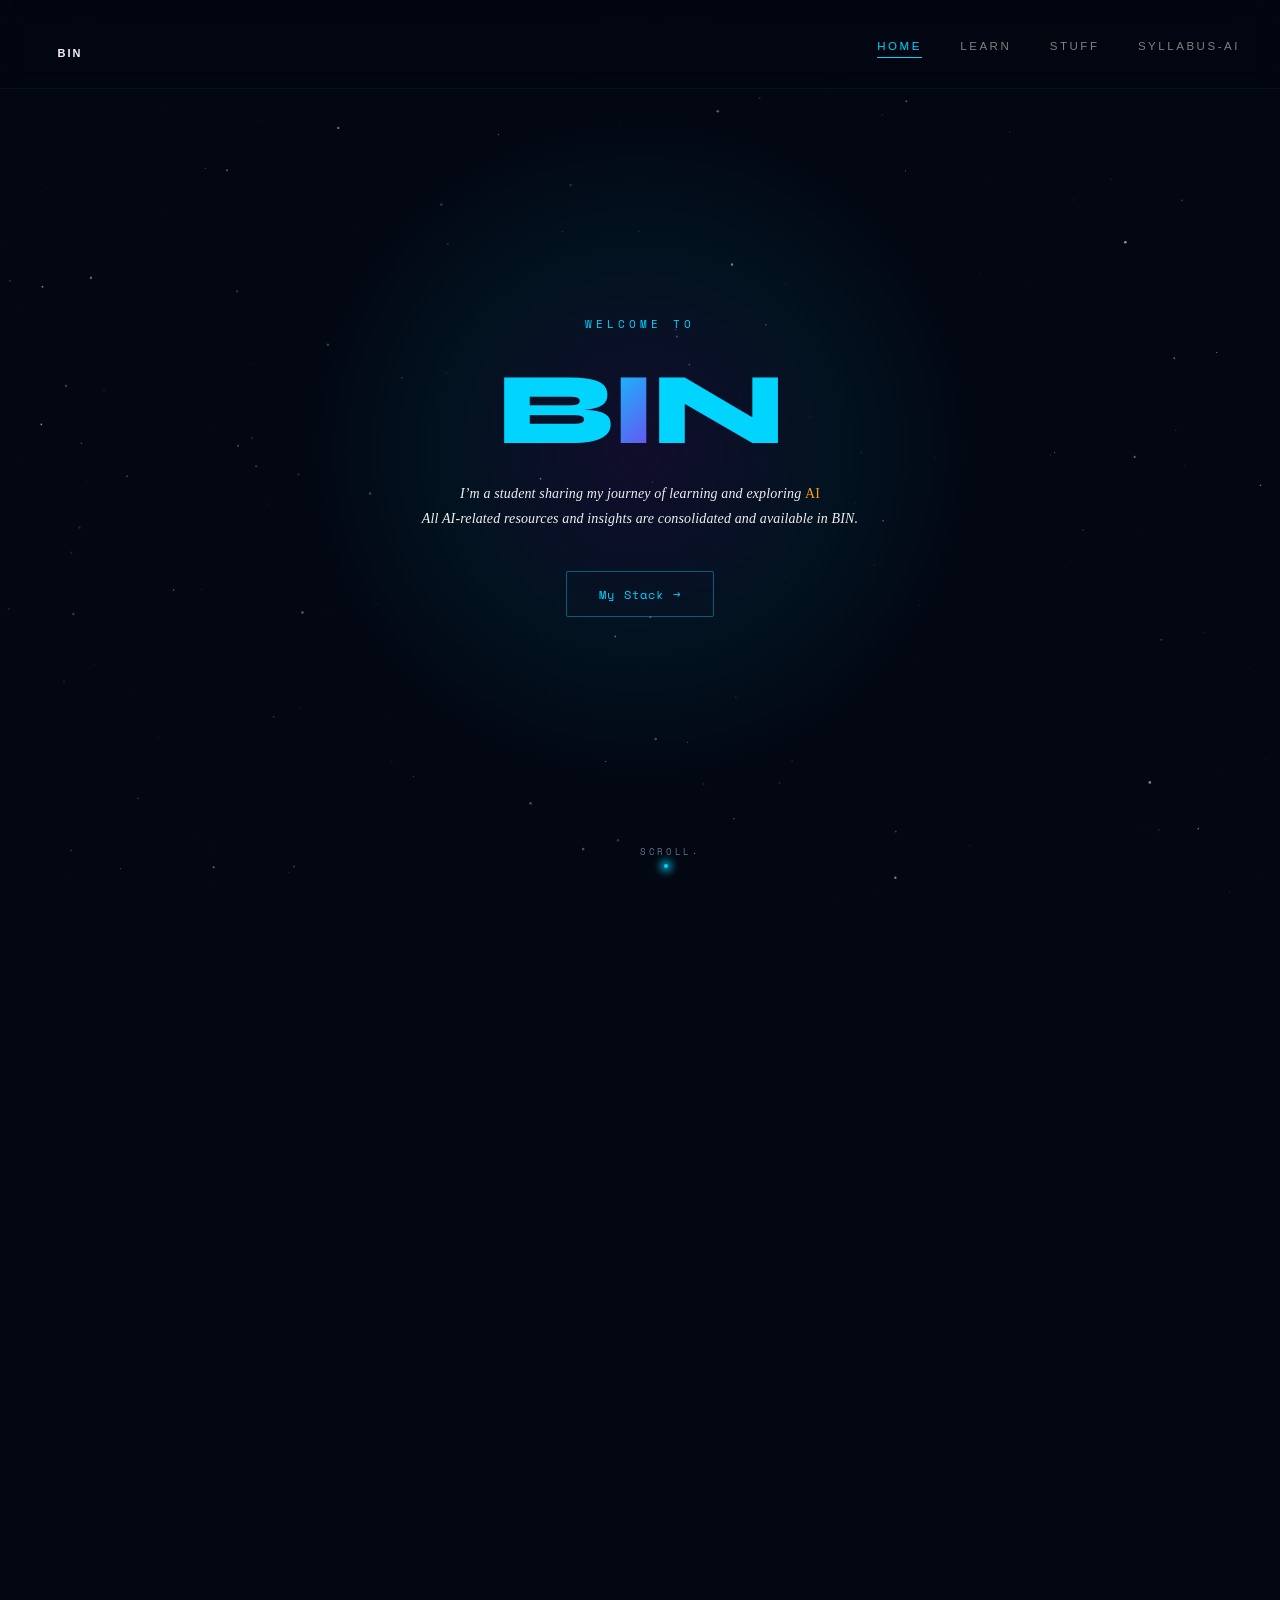
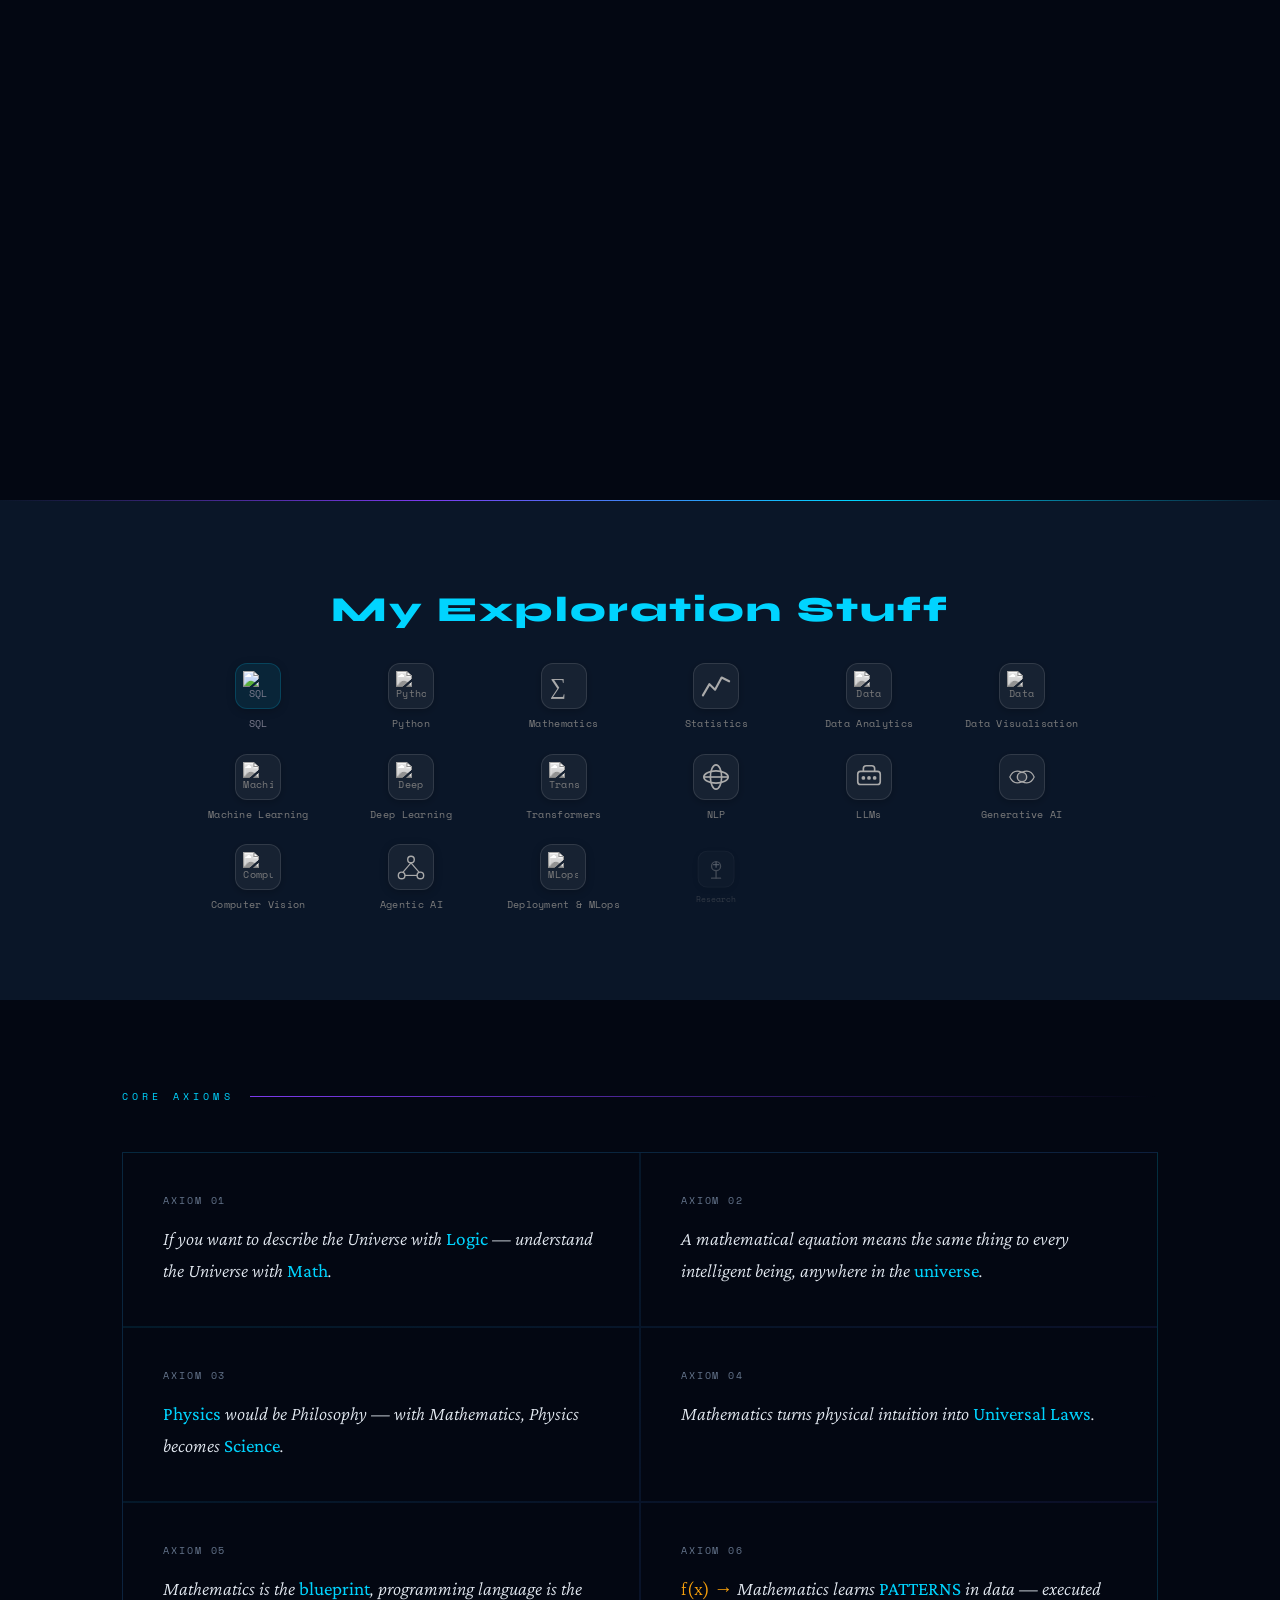
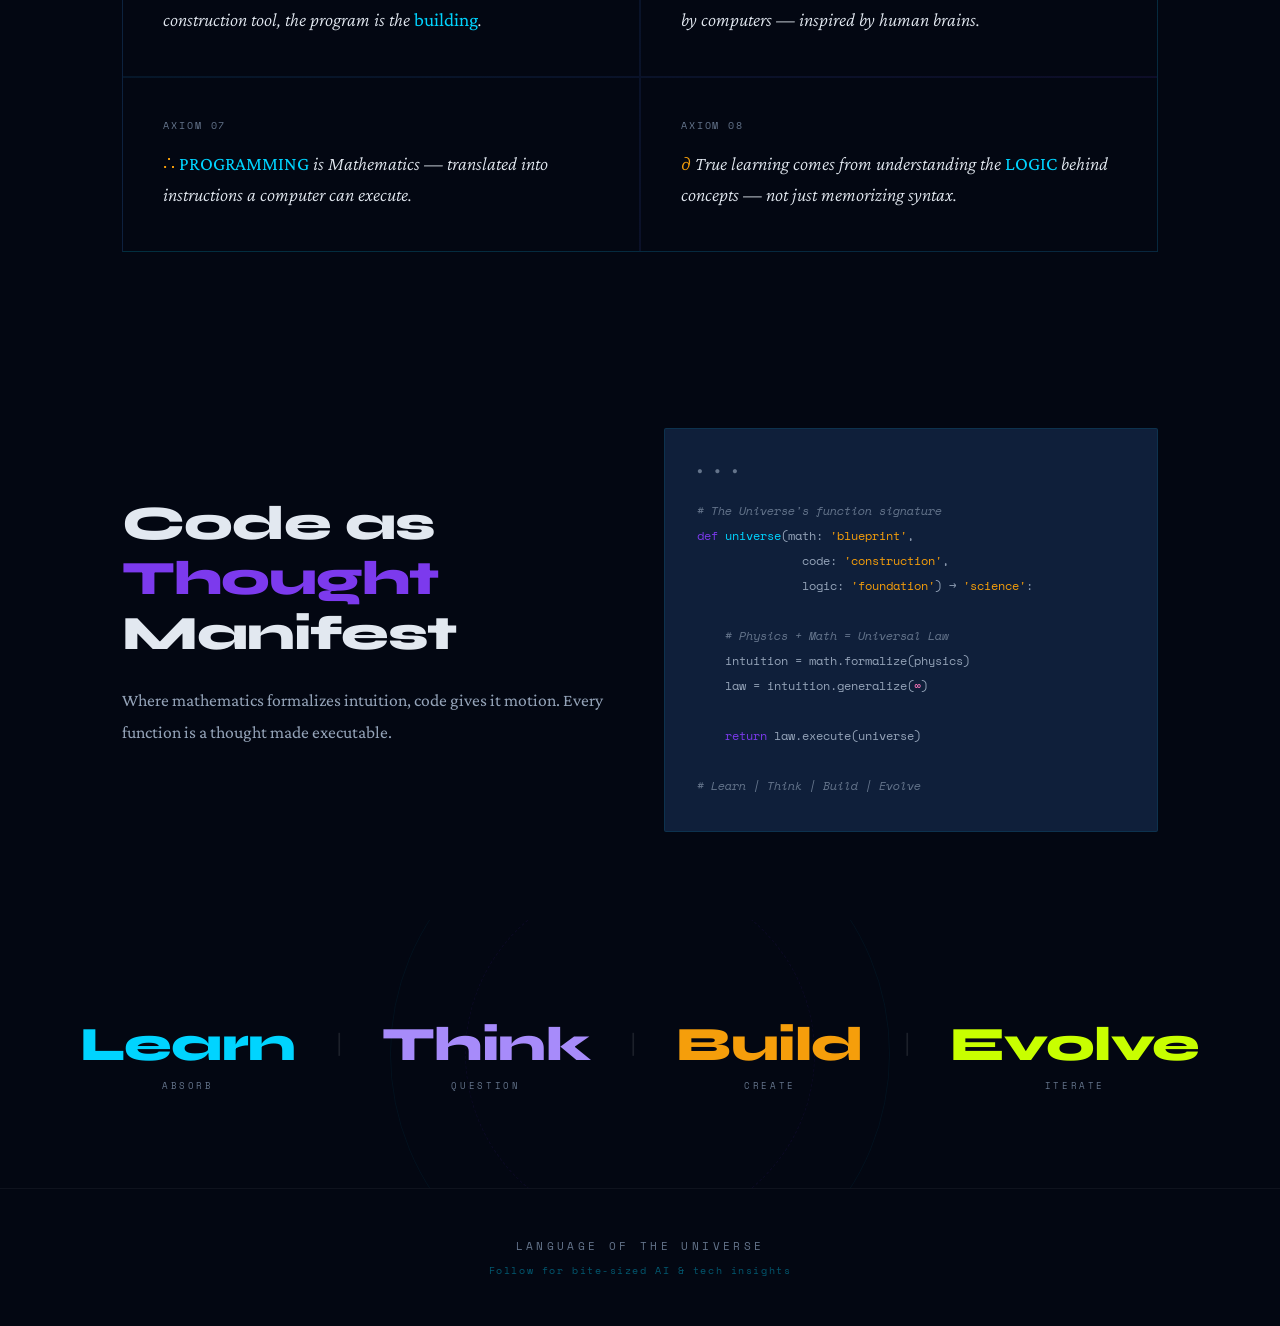
==== commit 4eb43574: "Update index.html" ====
--- a/index.html
+++ b/index.html
@@ -94,6 +94,20 @@
     left: 50%;
     transform: translate(-50%, -50%) scale(0.7);
     display: flex;
+    flex-direction: row;
+    align-items: center;
+    justify-content: center;
+    gap: clamp(2rem, 5vw, 5rem);
+    opacity: 0;
+    z-index: 3;
+    pointer-events: none;
+    width: 90vw;
+    max-width: 900px;
+  }
+
+  /* LEFT column */
+  .bin-phrase-left {
+    display: flex;
     flex-direction: column;
     align-items: center;
     justify-content: center;
@@ -105,11 +119,10 @@
     letter-spacing: -0.02em;
     line-height: 1.15;
     text-align: center;
-    opacity: 0;
-    z-index: 3;
-    /* No CSS transition — JS drives opacity & transform directly from scroll */
-    pointer-events: none;
-  }
+    flex-shrink: 0;
+  }
+
+
   .bin-static {
     color: #ffffff;
   }
@@ -314,9 +327,13 @@
       </div>
       <!-- Brain phrase: absolute overlay, always centered, never in flow -->
       <div class="bin-phrase" id="binPhrase">
-        <span class="bin-static">Brain</span>
-      <span class="bin-word-wrap"><span class="bin-word" id="binWord" style="color:#00d4ff;">Integration</span></span>
-        <span class="bin-static">Neurons</span>
+        <!-- LEFT: Brain × Neurons text -->
+        <div class="bin-phrase-left">
+          <span class="bin-static">Brain</span>
+          <span class="bin-word-wrap"><span class="bin-word" id="binWord" style="color:#00d4ff;">Integration</span></span>
+          <span class="bin-static">Neurons</span>
+        </div>
+
       </div>
     </section>
   </div>
@@ -334,12 +351,12 @@
           <span>SQL</span>
         </a>
 
-        <div class="explore-card">
+        <div class="explore-card disabled">
           <div class="ec-icon"><img src="https://cdn.jsdelivr.net/gh/devicons/devicon@latest/icons/python/python-original.svg" alt="Python"></div>
           <span>Python</span>
         </div>
 
-        <div class="explore-card">
+        <div class="explore-card disabled">
           <div class="ec-icon">
             <svg viewBox="0 0 64 64" fill="none" xmlns="http://www.w3.org/2000/svg" width="32" height="32">
               <text x="2" y="50" font-size="48" fill="#00d4ff" font-family="Georgia,serif" font-style="italic">∑</text>
@@ -348,7 +365,7 @@
           <span>Mathematics</span>
         </div>
 
-        <div class="explore-card">
+        <div class="explore-card disabled">
           <div class="ec-icon">
             <svg viewBox="0 0 64 64" fill="none" xmlns="http://www.w3.org/2000/svg" width="32" height="32">
               <polyline points="4,52 18,28 30,40 44,14 60,22" stroke="#00d4ff" stroke-width="4.5" fill="none" stroke-linecap="round" stroke-linejoin="round"/>
@@ -357,32 +374,32 @@
           <span>Statistics</span>
         </div>
 
-        <div class="explore-card">
+        <div class="explore-card disabled">
           <div class="ec-icon"><img src="https://cdn.jsdelivr.net/gh/devicons/devicon@latest/icons/anaconda/anaconda-original.svg" alt="Data Analytics"></div>
           <span>Data Analytics</span>
         </div>
 
-        <div class="explore-card">
+        <div class="explore-card disabled">
           <div class="ec-icon"><img src="https://cdn.jsdelivr.net/gh/devicons/devicon@latest/icons/matplotlib/matplotlib-original.svg" alt="Data Visualisation"></div>
           <span>Data Visualisation</span>
         </div>
 
-        <div class="explore-card">
+        <div class="explore-card disabled">
           <div class="ec-icon"><img src="https://cdn.jsdelivr.net/gh/devicons/devicon@latest/icons/scikitlearn/scikitlearn-original.svg" alt="Machine Learning"></div>
           <span>Machine Learning</span>
         </div>
 
-        <div class="explore-card">
+        <div class="explore-card disabled">
           <div class="ec-icon"><img src="https://cdn.jsdelivr.net/gh/devicons/devicon@latest/icons/tensorflow/tensorflow-original.svg" alt="Deep Learning"></div>
           <span>Deep Learning</span>
         </div>
 
-        <div class="explore-card">
+        <div class="explore-card disabled">
           <div class="ec-icon"><img src="https://cdn.jsdelivr.net/gh/devicons/devicon@latest/icons/pytorch/pytorch-original.svg" alt="Transformers"></div>
           <span>Transformers</span>
         </div>
 
-        <div class="explore-card">
+        <div class="explore-card disabled">
           <div class="ec-icon">
             <svg viewBox="0 0 64 64" fill="none" xmlns="http://www.w3.org/2000/svg" width="32" height="32">
               <ellipse cx="32" cy="32" rx="26" ry="13" stroke="#00d4ff" stroke-width="3.5"/>
@@ -393,7 +410,7 @@
           <span>NLP</span>
         </div>
 
-        <div class="explore-card">
+        <div class="explore-card disabled">
           <div class="ec-icon">
             <svg viewBox="0 0 64 64" fill="none" xmlns="http://www.w3.org/2000/svg" width="32" height="32">
               <rect x="8" y="20" width="48" height="28" rx="6" stroke="#00d4ff" stroke-width="3.5"/>
@@ -406,7 +423,7 @@
           <span>LLMs</span>
         </div>
 
-        <div class="explore-card">
+        <div class="explore-card disabled">
           <div class="ec-icon">
             <svg viewBox="0 0 64 64" fill="none" xmlns="http://www.w3.org/2000/svg" width="32" height="32">
               <circle cx="32" cy="32" r="10" fill="#00d4ff" opacity="0.15"/>
@@ -417,12 +434,12 @@
           <span>Generative AI</span>
         </div>
 
-        <div class="explore-card">
+        <div class="explore-card disabled">
           <div class="ec-icon"><img src="https://cdn.jsdelivr.net/gh/devicons/devicon@latest/icons/opencv/opencv-original.svg" alt="Computer Vision"></div>
           <span>Computer Vision</span>
         </div>
 
-        <div class="explore-card">
+        <div class="explore-card disabled">
           <div class="ec-icon">
             <svg viewBox="0 0 64 64" fill="none" xmlns="http://www.w3.org/2000/svg" width="32" height="32">
               <circle cx="32" cy="16" r="7" stroke="#00d4ff" stroke-width="3"/>
@@ -436,12 +453,12 @@
           <span>Agentic AI</span>
         </div>
 
-        <div class="explore-card">
+        <div class="explore-card disabled">
           <div class="ec-icon"><img src="https://cdn.jsdelivr.net/gh/devicons/devicon@latest/icons/docker/docker-original.svg" alt="MLops"></div>
           <span>Deployment &amp; MLops</span>
         </div>
 
-        <div class="explore-card">
+        <div class="explore-card disabled">
           <div class="ec-icon">
             <svg viewBox="0 0 64 64" fill="none" xmlns="http://www.w3.org/2000/svg" width="32" height="32">
               <circle cx="32" cy="24" r="12" stroke="#00d4ff" stroke-width="3.5"/>
@@ -482,41 +499,46 @@
       pointer-events: none;
     }
 
-    /* Grid */
+    /* Disabled card */
+    .explore-card.disabled {
+      opacity: 0.35;
+      filter: grayscale(1);
+      cursor: not-allowed;
+      pointer-events: none;
+    }
+
+    /* Grid — 6 columns fixed */
     .explore-grid {
       display: grid;
-      grid-template-columns: repeat(auto-fill, minmax(128px, 1fr));
-      gap: 1rem;
+      grid-template-columns: repeat(6, 1fr);
+      gap: 1.4rem 1rem;
       width: 100%;
       max-width: 900px;
     }
 
-    /* Card */
+    /* Card — no big box, just icon + label centered */
     .explore-card {
       display: flex;
       flex-direction: column;
       align-items: center;
       justify-content: center;
-      gap: 0.6rem;
-      padding: 1.15rem 0.6rem 1rem;
-      border-radius: 14px;
-      background: rgba(0, 8, 24, 0.70);
-      border: 1.5px solid rgba(0, 212, 255, 0.16);
-      color: #7dd8ef;
+      gap: 0.5rem;
+      background: none;
+      border: none;
+      box-shadow: none;
+      padding: 0;
+      color: #7a7a8c;
       font-family: 'Space Mono', monospace;
-      font-size: 0.67rem;
+      font-size: 0.63rem;
       letter-spacing: 0.03em;
       text-align: center;
       line-height: 1.4;
       text-decoration: none;
       cursor: default;
-      backdrop-filter: blur(8px);
-      box-shadow: 0 4px 18px rgba(0,0,0,0.30);
       /* reveal start state */
       opacity: 0;
       transform: scale(0.80);
-      transition: opacity 0.42s ease, transform 0.42s cubic-bezier(0.34,1.56,0.64,1),
-                  border-color 0.28s, box-shadow 0.28s, background 0.28s, color 0.28s;
+      transition: opacity 0.42s ease, transform 0.42s cubic-bezier(0.34,1.56,0.64,1), color 0.28s;
     }
     .explore-card.revealed {
       opacity: 1;
@@ -524,35 +546,198 @@
     }
     a.explore-card { cursor: pointer; }
     .explore-card:hover {
-      background: rgba(0, 212, 255, 0.09);
-      border-color: #00d4ff;
-      box-shadow: 0 0 20px rgba(0,212,255,0.42), 0 0 48px rgba(0,212,255,0.10);
       color: #ffffff;
-      transform: scale(1.07) translateY(-3px);
-    }
-
-    /* Icon box */
+      transform: scale(1.05) translateY(-1px);
+    }
+
+    /* Icon box — small tight div around icon only */
     .ec-icon {
-      width: 50px;
-      height: 50px;
+      width: 46px;
+      height: 46px;
       display: flex;
       align-items: center;
       justify-content: center;
       border-radius: 12px;
-      background: rgba(255,255,255,0.05);
+      background: rgba(0, 212, 255, 0.08);
+      border: 1.5px solid rgba(0, 212, 255, 0.18);
       box-shadow: 0 2px 8px rgba(0,0,0,0.22);
-      transition: transform 0.32s ease, box-shadow 0.32s ease;
+      transition: box-shadow 0.32s ease, background 0.28s;
     }
     .explore-card:hover .ec-icon {
-      transform: rotate(7deg) scale(1.14);
-      box-shadow: 0 6px 18px rgba(0,212,255,0.20);
-    }
-    .ec-icon img {
+      background: rgba(0, 212, 255, 0.16);
+      box-shadow: 0 6px 18px rgba(0,212,255,0.25);
+    }
+    .ec-icon img, .ec-icon svg {
       width: 30px;
       height: 30px;
       object-fit: contain;
+      display: block;
+    }
+
+    /* Inner wrapper — no animation on this anymore */
+    .ec-icon-inner {
+      display: flex;
+      align-items: center;
+      justify-content: center;
+      width: 100%;
+      height: 100%;
+    }
+
+    /* ── Falling clone: free on the page ── */
+    .icon-falling-clone {
+      position: fixed;
+      z-index: 9999;
+      pointer-events: none;
+      width: 30px;
+      height: 30px;
+      display: flex;
+      align-items: center;
+      justify-content: center;
+    }
+    .icon-falling-clone img,
+    .icon-falling-clone svg {
+      width: 30px;
+      height: 30px;
+      object-fit: contain;
+      display: block;
+    }
+
+    @keyframes iconPageFall {
+      0%   { transform: translateY(0)    rotate(0deg);   opacity: 1;   }
+      8%   { transform: translateY(-6px) rotate(-4deg);  opacity: 1;   }
+      25%  { transform: translateY(60px) rotate(10deg);  opacity: 1;   }
+      55%  { transform: translateY(200px) rotate(18deg); opacity: 0.7; }
+      80%  { transform: translateY(380px) rotate(22deg); opacity: 0.3; }
+      100% { transform: translateY(520px) rotate(25deg); opacity: 0;   }
+    }
+
+    /* ── Motion streak lines ── */
+    .fall-streak {
+      position: fixed;
+      z-index: 9998;
+      pointer-events: none;
+      width: 2px;
+      border-radius: 2px;
+      background: linear-gradient(to bottom, rgba(0,212,255,0.7), transparent);
+      transform-origin: top center;
     }
   </style>
+
+  <script>
+  /* ── ICON FALL ON CLICK ── */
+  (function () {
+    const grid = document.getElementById('exploreGrid');
+
+    /* Wrap every ec-icon's content in a .ec-icon-inner at runtime */
+    grid.querySelectorAll('.ec-icon').forEach(icon => {
+      if (icon.querySelector('.ec-icon-inner')) return;
+      const inner = document.createElement('span');
+      inner.className = 'ec-icon-inner';
+      while (icon.firstChild) inner.appendChild(icon.firstChild);
+      icon.appendChild(inner);
+    });
+
+    grid.addEventListener('click', function (e) {
+      const card = e.target.closest('.explore-card');
+      if (!card || card.classList.contains('disabled')) return;
+
+      const inner = card.querySelector('.ec-icon-inner');
+      if (!inner) return;
+
+      /* Prevent double-trigger */
+      if (card.dataset.falling === '1') return;
+      card.dataset.falling = '1';
+
+      if (card.tagName === 'A') e.preventDefault();
+
+      /* Get icon's position on screen */
+      const rect = inner.getBoundingClientRect();
+      const startX = rect.left + rect.width / 2 - 15;
+      const startY = rect.top  + rect.height / 2 - 15;
+
+      /* How far to fall — to axioms section + extra, minimum 900px */
+      const axioms = document.getElementById('axiomsSection');
+      let fallDistance = 900;
+      if (axioms) {
+        const axiomsTop = axioms.getBoundingClientRect().top;
+        fallDistance = Math.max(axiomsTop - startY + 200, 900);
+      }
+
+      /* Clone the inner icon content */
+      const clone = document.createElement('div');
+      clone.className = 'icon-falling-clone';
+      clone.style.left = startX + 'px';
+      clone.style.top  = startY + 'px';
+      clone.innerHTML  = inner.innerHTML;
+      document.body.appendChild(clone);
+
+      /* Hide the original icon while clone falls */
+      inner.style.opacity = '0';
+
+      /* ── Spawn 3 motion streak lines: 1 left, 2 right ── */
+      const streakDefs = [
+        { offsetX: -14, height: 38, delay: 0.05, duration: 1.0 },  /* left */
+        { offsetX:  18, height: 28, delay: 0.0,  duration: 0.9 },  /* right near */
+        { offsetX:  26, height: 18, delay: 0.08, duration: 0.85 }  /* right far */
+      ];
+      const streaks = streakDefs.map(def => {
+        const s = document.createElement('div');
+        s.className = 'fall-streak';
+        s.style.left   = (startX + 15 + def.offsetX) + 'px';
+        s.style.top    = (startY + 10) + 'px';
+        s.style.height = def.height + 'px';
+        s.style.opacity = '0';
+        document.body.appendChild(s);
+
+        const ts = Date.now();
+        const kfName = `streak-${ts}-${def.offsetX}`;
+        const styleS = document.createElement('style');
+        styleS.textContent = `
+          @keyframes ${kfName} {
+            0%   { transform: translateY(0);                    opacity: 0;   }
+            10%  { transform: translateY(${fallDistance*0.05}px); opacity: 0.9; }
+            55%  { transform: translateY(${fallDistance*0.55}px); opacity: 0.6; }
+            85%  { transform: translateY(${fallDistance*0.85}px); opacity: 0.15;}
+            100% { transform: translateY(${fallDistance}px);     opacity: 0;   }
+          }
+        `;
+        document.head.appendChild(styleS);
+        s.style.animation = `${kfName} ${def.duration}s ${def.delay}s cubic-bezier(0.4,0,0.85,1) forwards`;
+
+        s.addEventListener('animationend', () => { s.remove(); styleS.remove(); }, { once: true });
+        return s;
+      });
+
+      /* Inject a one-off keyframe with the exact fall distance */
+      const styleId = 'fall-kf-' + Date.now();
+      const styleEl = document.createElement('style');
+      styleEl.id = styleId;
+      styleEl.textContent = `
+        @keyframes iconFallNow {
+          0%   { transform: translateY(0)                        rotate(0deg);   opacity: 1;   }
+          8%   { transform: translateY(-6px)                     rotate(-4deg);  opacity: 1;   }
+          30%  { transform: translateY(${fallDistance * 0.15}px) rotate(10deg);  opacity: 1;   }
+          60%  { transform: translateY(${fallDistance * 0.5}px)  rotate(18deg);  opacity: 0.7; }
+          85%  { transform: translateY(${fallDistance * 0.82}px) rotate(22deg);  opacity: 0.25;}
+          100% { transform: translateY(${fallDistance}px)        rotate(25deg);  opacity: 0;   }
+        }
+      `;
+      document.head.appendChild(styleEl);
+
+      clone.style.animation = 'iconFallNow 1.4s cubic-bezier(0.4, 0, 0.85, 1) forwards';
+
+      clone.addEventListener('animationend', () => {
+        clone.remove();
+        styleEl.remove();
+        inner.style.opacity = '1';
+        delete card.dataset.falling;
+        if (card.tagName === 'A') {
+          window.location.href = card.getAttribute('href');
+        }
+      }, { once: true });
+    });
+  })();
+  </script>
 
   <script>
   (function () {
@@ -563,7 +748,6 @@
     const obs = new IntersectionObserver((entries) => {
       entries.forEach(entry => {
         if (entry.isIntersecting) {
-          title.classList.add('hide');
           cards.forEach((card, i) => {
             setTimeout(() => card.classList.add('revealed'), i * 52);
           });
@@ -868,6 +1052,7 @@
       binPhrase.style.pointerEvents = op > 0 ? 'auto' : 'none';
     }
 
+
     function onScroll() {
       const sy  = window.scrollY;
       const idx = getStageIndex(sy);
@@ -985,7 +1170,7 @@
       tab.style.transition   = 'fill 1.2s ease';
       front.style.transition = 'fill 1.2s ease';
       back.setAttribute('fill',  `url(#paintBack${n})`);
-      tab.setAttribute('fill',   `url(#paintTab${n})`);
+      tab.setAttribute('fill',   `url(#p,aintTab${n})`);
       front.setAttribute('fill', `url(#paintFront${n})`);
     }
 
